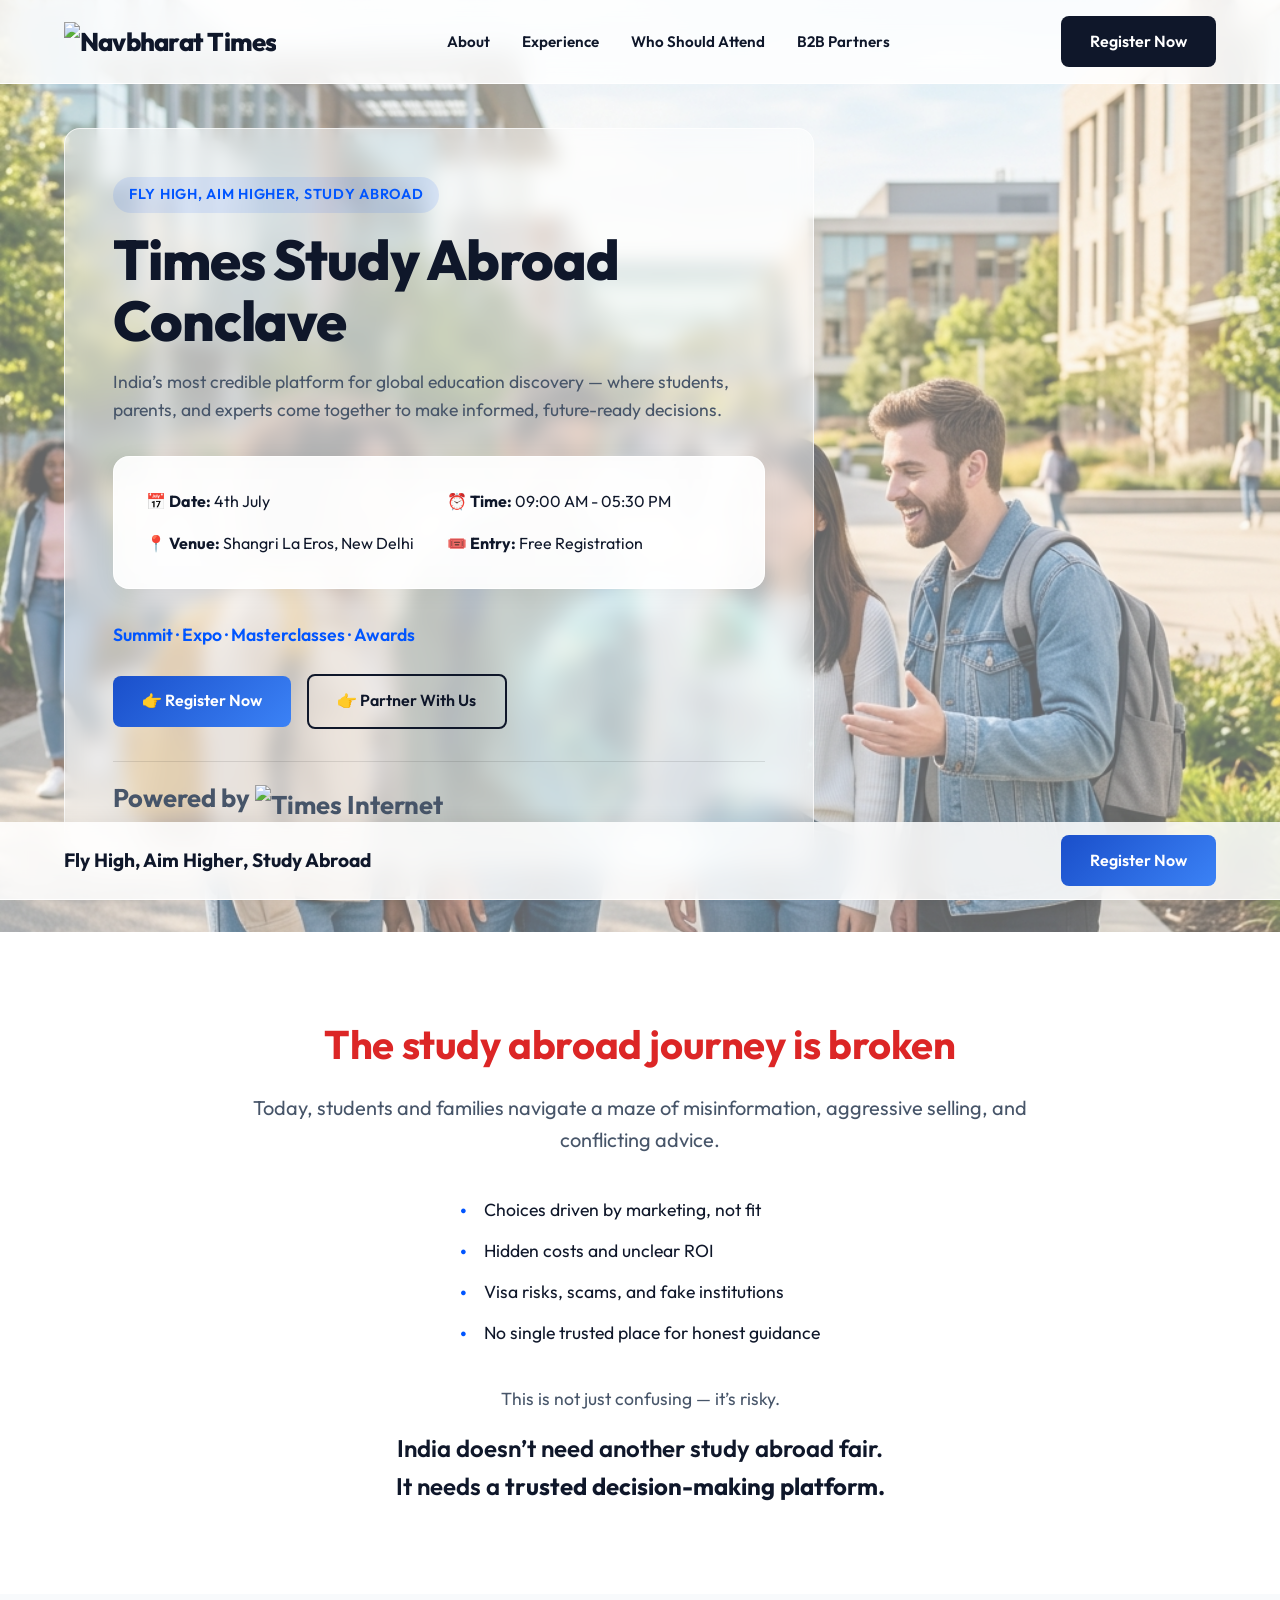
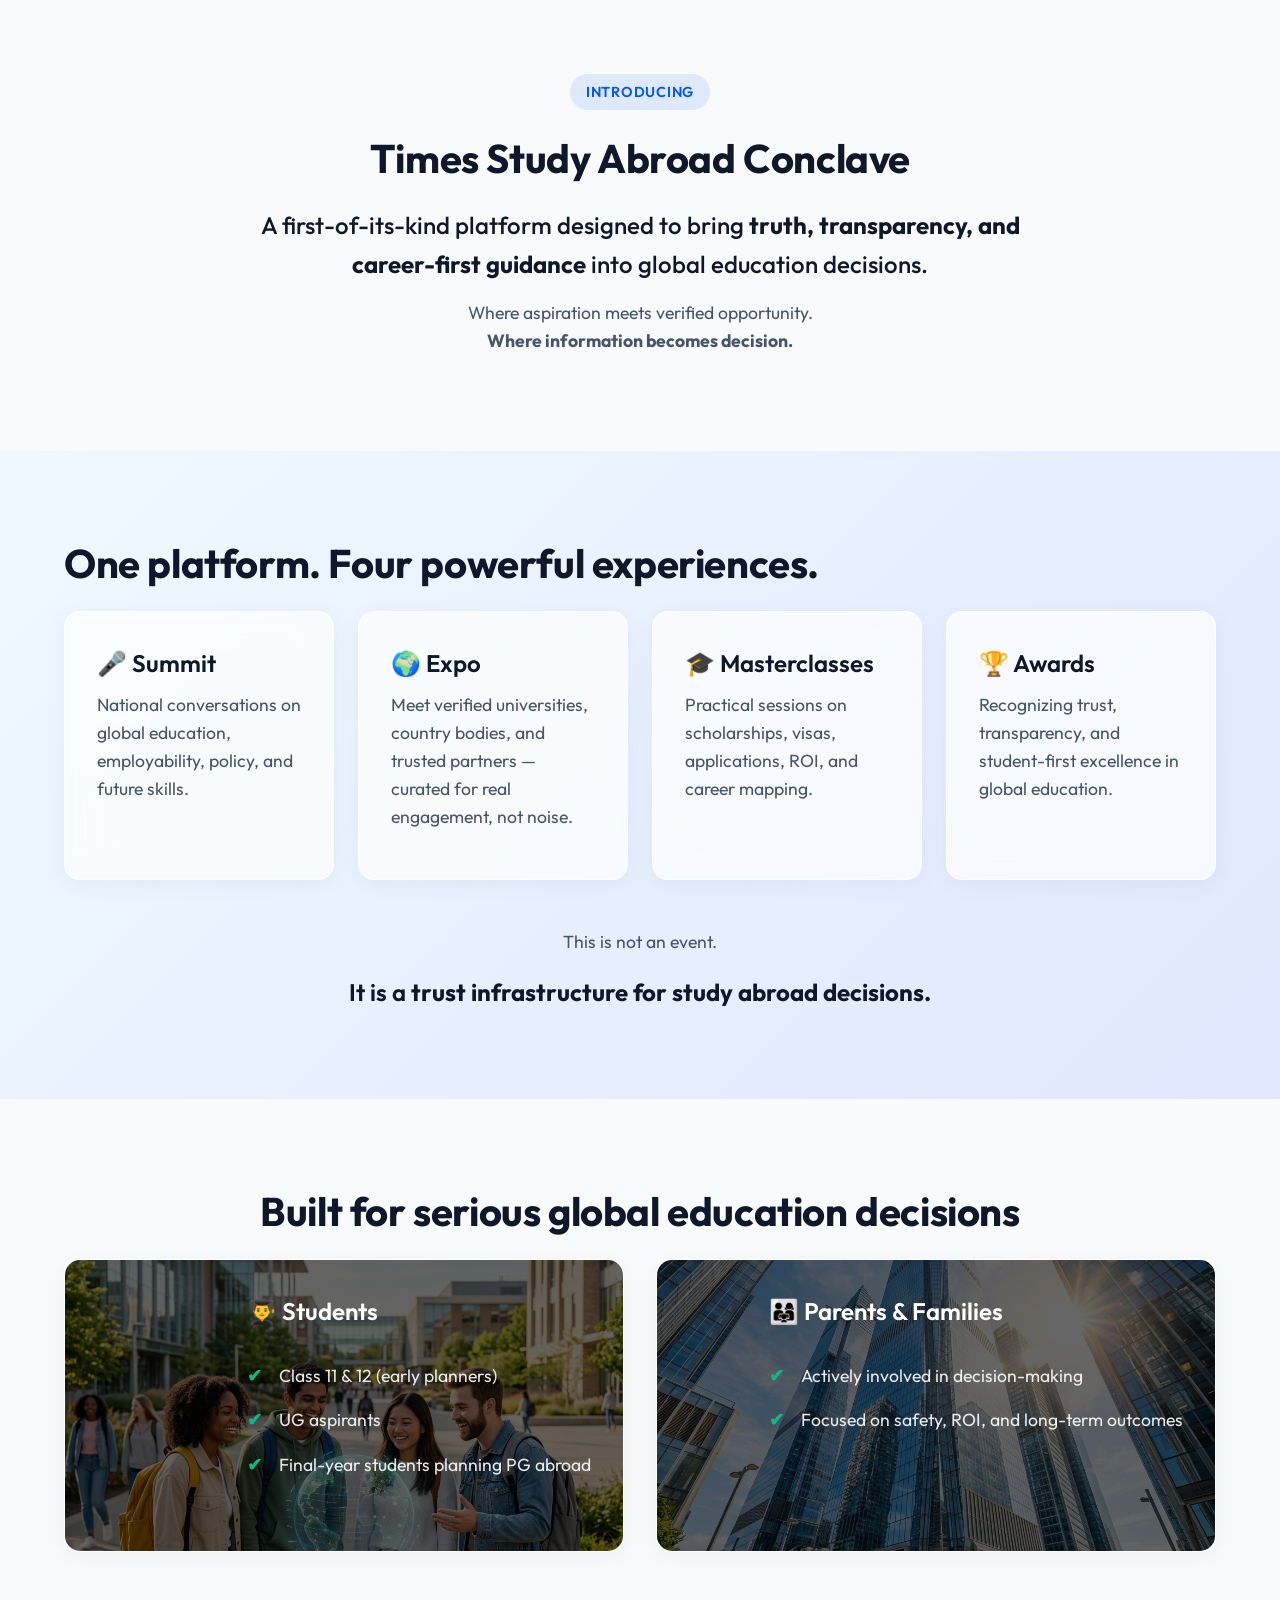
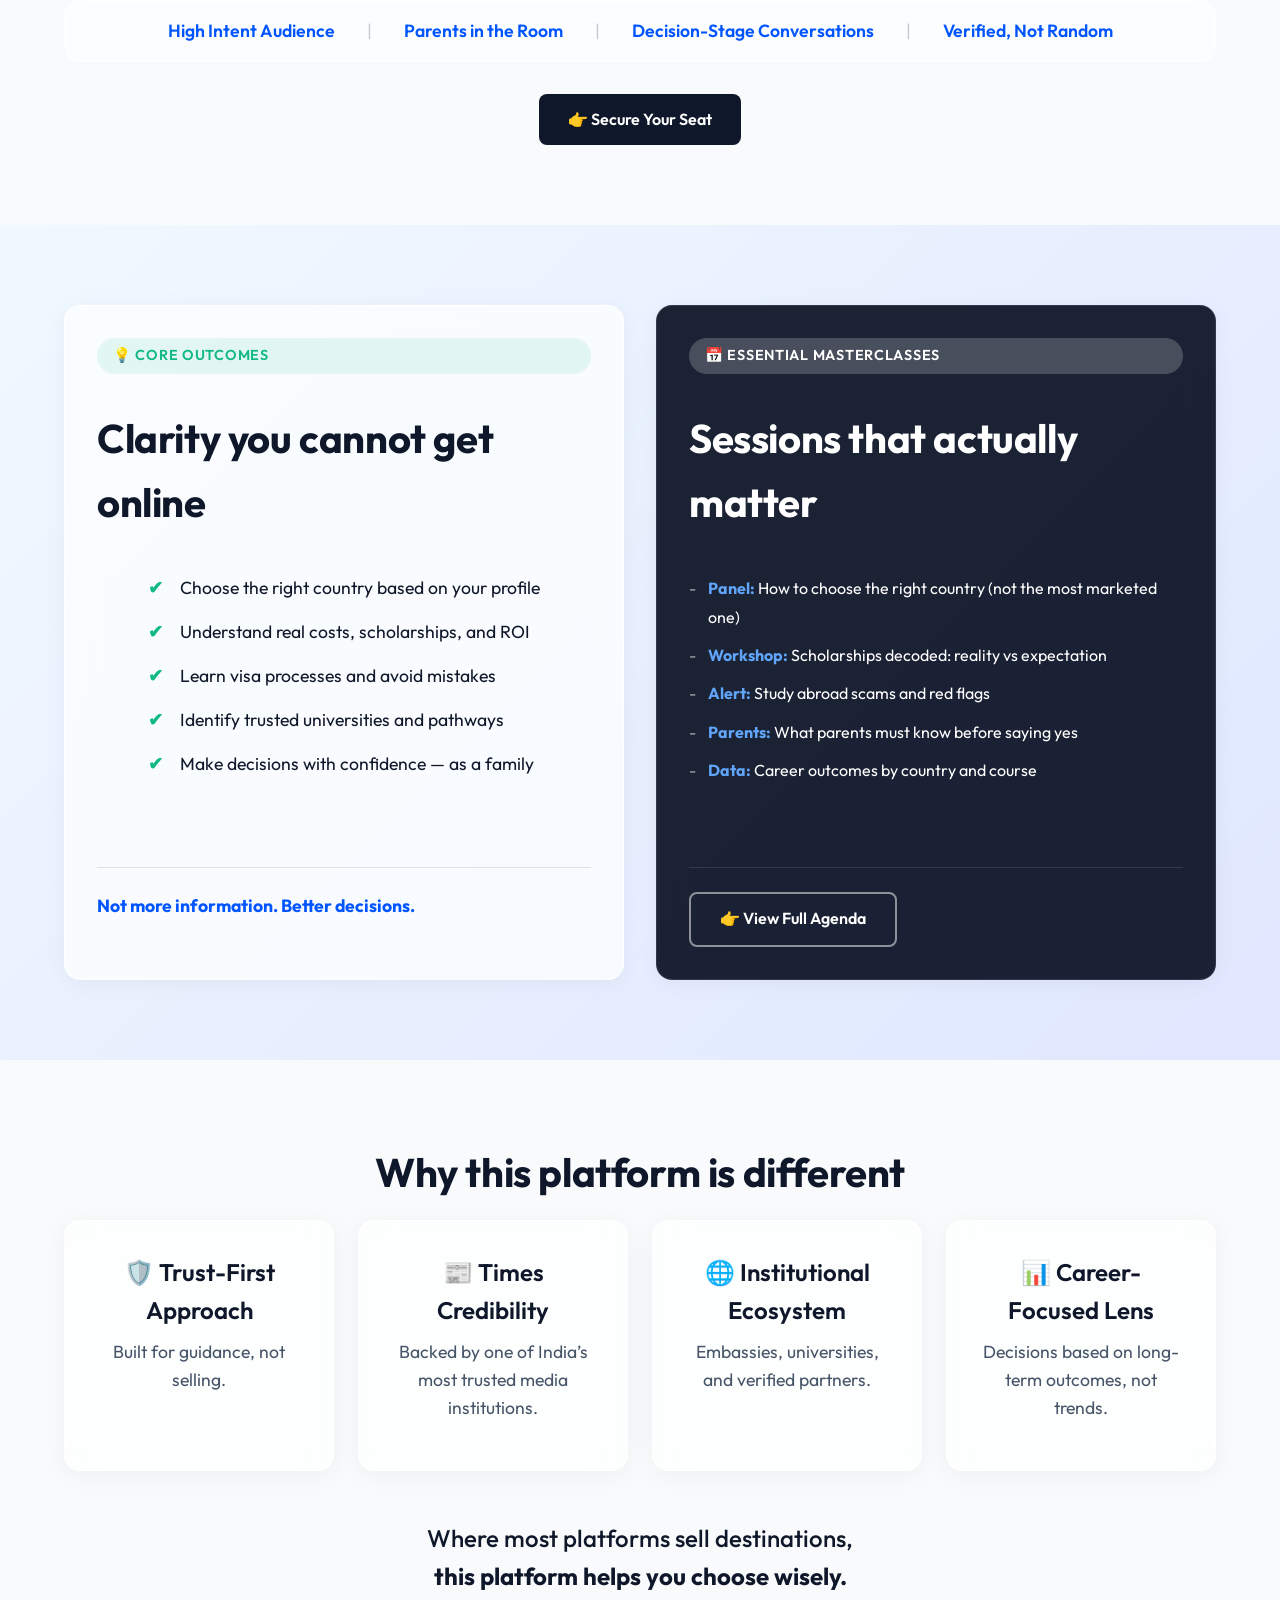
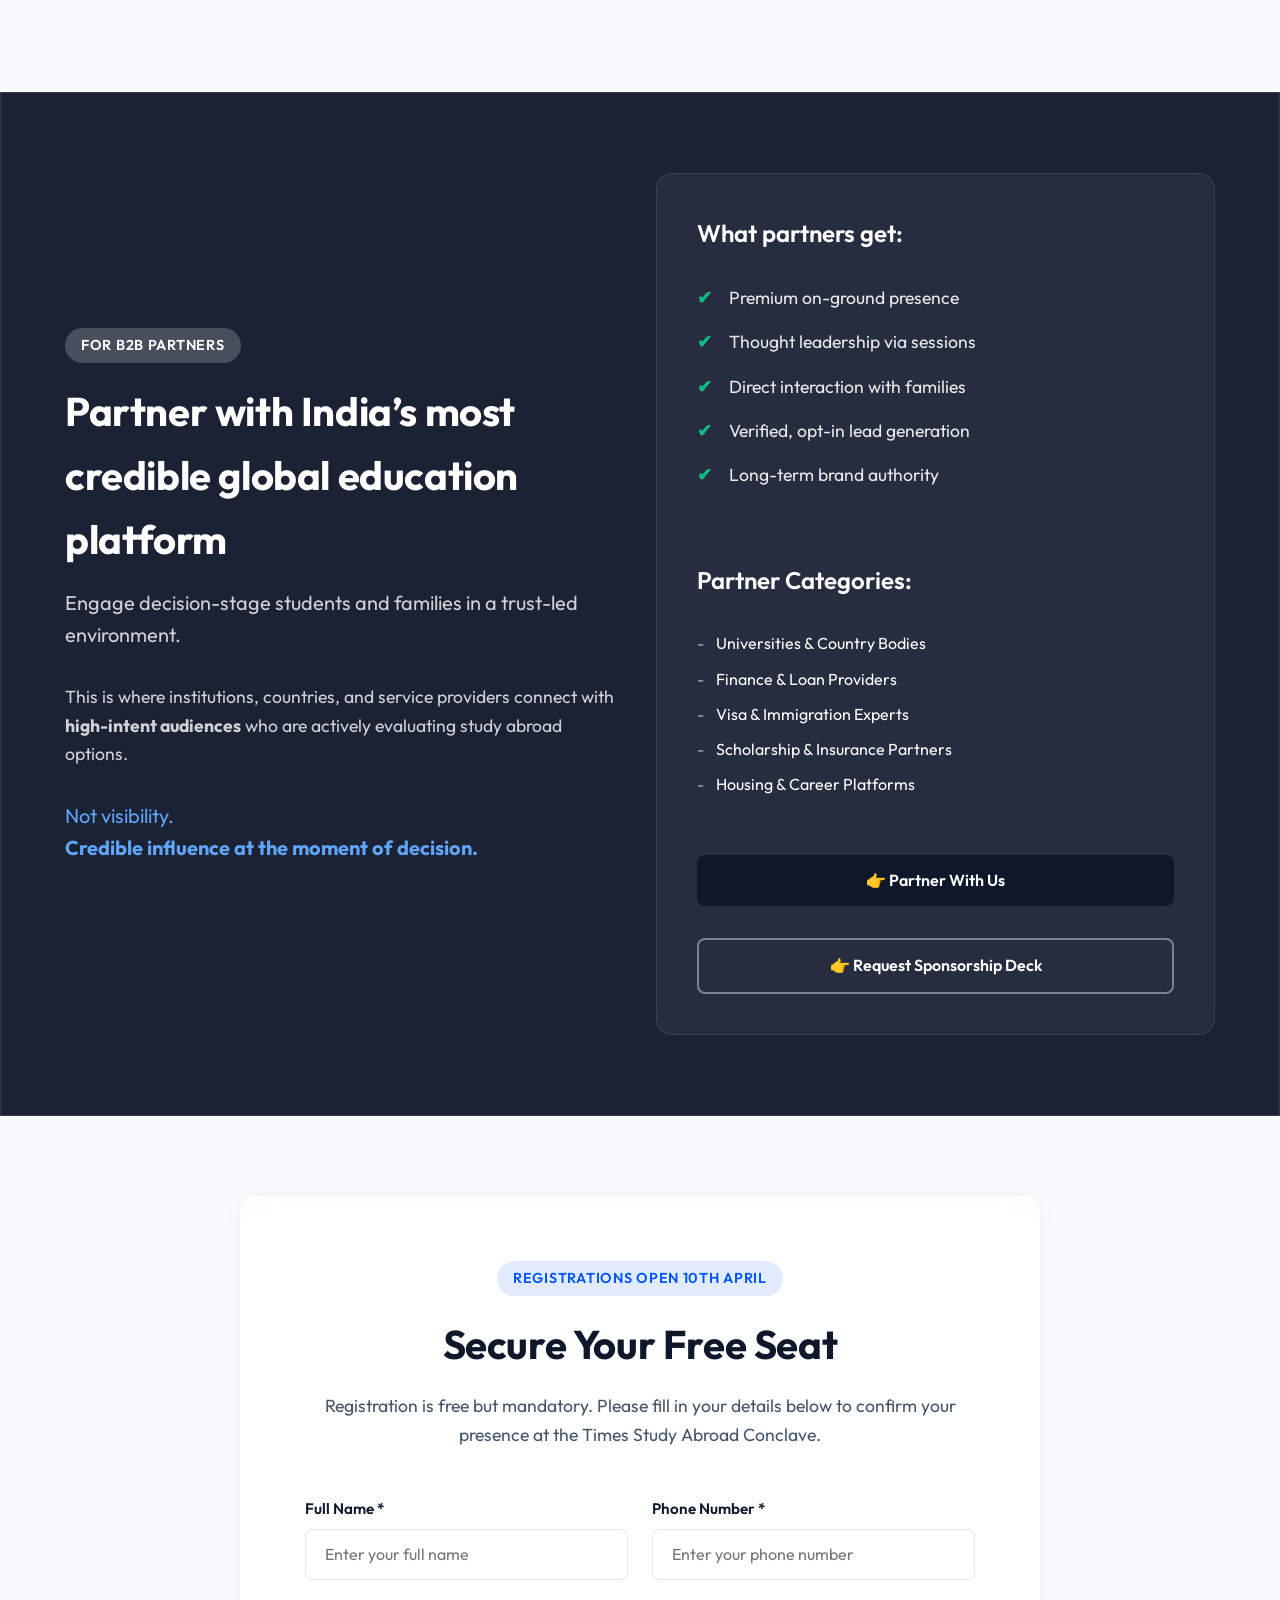
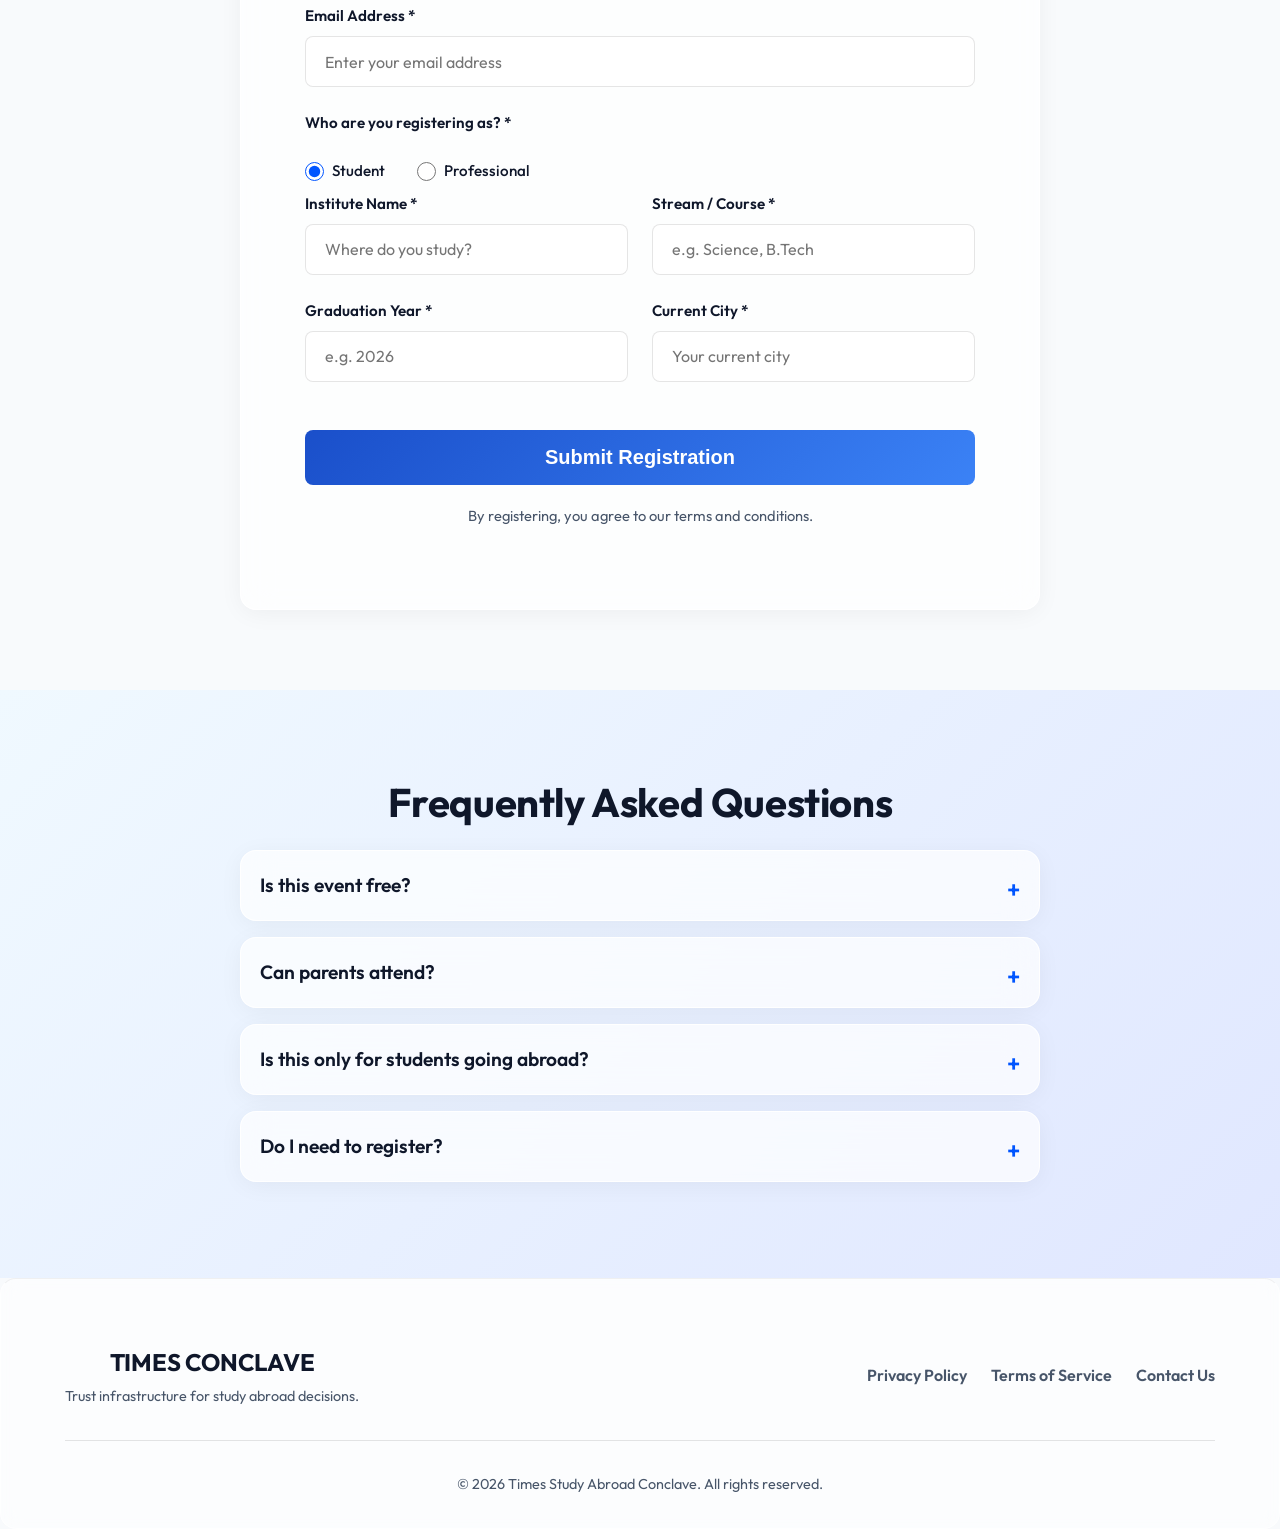
==== index.html @ 899f46f7 "update" ====
<!DOCTYPE html>
<html lang="en">

<head>
    <meta charset="UTF-8">
    <meta name="viewport" content="width=device-width, initial-scale=1.0">
    <title>Times Study Abroad Conclave - Choose the Right Future</title>
    <meta name="description"
        content="India’s most credible platform for global education discovery. Bring truth, transparency, and career-first guidance into global education decisions.">
    <link rel="stylesheet" href="styles.css">
    <link href="https://fonts.googleapis.com/css2?family=Outfit:wght@300;400;500;600;700;800&display=swap"
        rel="stylesheet">
</head>

<body>

    <!-- Navigation -->
    <nav class="navbar glass">
        <div class="logo"><img src="https://static.langimg.com/thumb/119164302/navbharat-times.jpg?width=366&amp;resizemode=4" alt="Navbharat Times" style="max-height: 45px; vertical-align: middle;"></div>
        <ul class="nav-links">
            <li><a href="#about">About</a></li>
            <li><a href="#experience">Experience</a></li>
            <li><a href="#attendees">Who Should Attend</a></li>
            <li><a href="#partners">B2B Partners</a></li>
        </ul>
        <a href="#register" class="btn btn-primary nav-cta">Register Now</a>
    </nav>

    <!-- Sticky Footer CTA -->
    <div class="sticky-footer-cta glass" style="position: fixed; bottom: 0; left: 0; width: 100%; z-index: 1000; padding: 0.8rem 5%; box-shadow: 0 -5px 15px rgba(0,0,0,0.05);">
        <div class="container" style="display: flex; flex-wrap: wrap; justify-content: space-between; align-items: center; gap: 1rem;">
            <div style="font-weight: 700; font-size: 1.2rem; color: var(--text-dark);">Fly High, Aim Higher, Study Abroad</div>
            <a href="#register" class="btn btn-gradient" style="white-space: nowrap;">Register Now</a>
        </div>
    </div>

    <!-- Exit Intent Popup -->
    <div id="exit-popup" class="popup-overlay">
        <div class="popup-content glass-card">
            <span class="close-popup">&times;</span>
            <h2>Still unsure?</h2>
            <p>Don't just choose a country. Choose the right future. Get absolute clarity at the conclave.</p>
            <a href="#register" class="btn btn-gradient full-width" id="btn-close-popup">Register for Free</a>
        </div>
    </div>

    <!-- 1. Hero Section -->
    <section id="hero" class="hero fade-in-up">
        <div class="hero-bg">
            <img src="assets/hero_students_globe.png" alt="Times Study Abroad Conclave">
        </div>
        <div class="hero-container">
            <div class="hero-content glass-panel editorial-theme">
                <span class="badge">Fly High, Aim Higher, Study Abroad</span>
                <h1>Times Study Abroad Conclave</h1>
                <p>India’s most credible platform for global education discovery — where students, parents, and experts
                    come together to make informed, future-ready decisions.</p>

                <div class="event-meta-banner glass-card mt-2 mb-2 p-2"
                    style="text-align: left; background: rgba(255,255,255,0.9);">
                    <div class="grid-two" style="gap: 1rem;">
                        <div><strong>📅 Date:</strong> 4th July</div>
                        <div><strong>⏰ Time:</strong> 09:00 AM - 05:30 PM</div>
                        <div><strong>📍 Venue:</strong> Shangri La Eros, New Delhi</div>
                        <div><strong>🎟️ Entry:</strong> Free Registration</div>
                    </div>
                </div>

                <div class="supporting-line">Summit · Expo · Masterclasses · Awards</div>
                <div class="cta-group">
                    <a href="#register" class="btn btn-gradient">👉 Register Now</a>
                    <a href="#experience" class="btn btn-outline">👉 Partner With Us</a>
                </div>
                <div class="trust-strip mt-2">
                    <p style="font-size: 1.6rem; margin: 0;"><strong>Powered by <img
                                src="https://timesinternet.in/assets/images/logo-blue-new.png" alt="Times Internet"
                                style="height: 1.2em; vertical-align: middle; display: inline-block;"></strong></p>
                </div>
            </div>
        </div>
    </section>

    <!-- 2. Problem Section (High Impact) -->
    <section class="section-padding problem-section fade-in-up bg-clean">
        <div class="container center-text max-800">
            <h2 class="impact-title text-red">The study abroad journey is broken</h2>
            <p class="lead-text">Today, students and families navigate a maze of misinformation, aggressive selling, and
                conflicting advice.</p>
            <ul class="clean-list">
                <li>Choices driven by marketing, not fit</li>
                <li>Hidden costs and unclear ROI</li>
                <li>Visa risks, scams, and fake institutions</li>
                <li>No single trusted place for honest guidance</li>
            </ul>
            <div class="punch-line-box glass-panel">
                <p>This is not just confusing — it’s risky.</p>
                <h3>India doesn’t need another study abroad fair.<br>It needs a <strong>trusted decision-making
                        platform.</strong></h3>
            </div>
        </div>
    </section>

    <!-- 3. Solution / Positioning -->
    <section id="about" class="section-padding solution-section fade-in-up">
        <div class="container center-text max-800">
            <span class="badge">Introducing</span>
            <h2>Times Study Abroad Conclave</h2>
            <p class="large-text">A first-of-its-kind platform designed to bring <strong>truth, transparency, and
                    career-first guidance</strong> into global education decisions.</p>
            <p class="reinforce-text">Where aspiration meets verified opportunity.<br><strong>Where information becomes
                    decision.</strong></p>
        </div>
    </section>

    <!-- 4. Platform Experience (4 Pillars) -->
    <section id="experience" class="section-padding bento-section fade-in-up bg-light-blue">
        <div class="container">
            <div class="section-header">
                <h2>One platform. Four powerful experiences.</h2>
            </div>

            <div class="bento-grid-four">
                <div class="bento-item glass-card editorial-card">
                    <h3>🎤 Summit</h3>
                    <p>National conversations on global education, employability, policy, and future skills.</p>
                </div>
                <div class="bento-item glass-card editorial-card">
                    <h3>🌍 Expo</h3>
                    <p>Meet verified universities, country bodies, and trusted partners — curated for real engagement,
                        not noise.</p>
                </div>
                <div class="bento-item glass-card editorial-card">
                    <h3>🎓 Masterclasses</h3>
                    <p>Practical sessions on scholarships, visas, applications, ROI, and career mapping.</p>
                </div>
                <div class="bento-item glass-card editorial-card">
                    <h3>🏆 Awards</h3>
                    <p>Recognizing trust, transparency, and student-first excellence in global education.</p>
                </div>
            </div>

            <div class="reinforcement-banner center-text mt-3">
                <p>This is not an event.</p>
                <h3>It is a <strong>trust infrastructure for study abroad decisions.</strong></h3>
            </div>
        </div>
    </section>

    <!-- 5. Who Should Attend -->
    <section id="attendees" class="section-padding fade-in-up">
        <div class="container">
            <div class="section-header center-text">
                <h2>Built for serious global education decisions</h2>
            </div>
            <div class="grid-two">
                <div class="glass-card p-3 image-card editorial-card">
                    <img src="assets/hero_students_globe.png" alt="Students" class="bg-img-overlay">
                    <div class="content-over">
                        <h3>👨‍🎓 Students</h3>
                        <ul class="check-list light-text">
                            <li>Class 11 & 12 (early planners)</li>
                            <li>UG aspirants</li>
                            <li>Final-year students planning PG abroad</li>
                        </ul>
                    </div>
                </div>
                <div class="glass-card p-3 image-card editorial-card">
                    <img src="assets/career_future.png" alt="Parents & Families" class="bg-img-overlay">
                    <div class="content-over">
                        <h3>👨‍👩‍👧 Parents & Families</h3>
                        <ul class="check-list light-text">
                            <li>Actively involved in decision-making</li>
                            <li>Focused on safety, ROI, and long-term outcomes</li>
                        </ul>
                    </div>
                </div>
            </div>

            <div class="differentiator-strip glass-panel mt-3 center-text">
                <ul class="inline-list">
                    <li>High Intent Audience</li>
                    <li>Parents in the Room</li>
                    <li>Decision-Stage Conversations</li>
                    <li>Verified, Not Random</li>
                </ul>
            </div>
            <div class="center-text mt-2">
                <a href="#register" class="btn btn-primary">👉 Secure Your Seat</a>
            </div>
        </div>
    </section>

    <!-- 6. What You Will Gain & 7. Masterclass Highlights -->
    <section class="section-padding fade-in-up bg-light-blue">
        <div class="container">
            <div class="grid-two">
                <!-- Gains - Kept clean and airy representing 'Clarity' -->
                <div class="glass-card p-3 editorial-card">
                    <span class="badge" style="background: rgba(16, 185, 129, 0.1); color: #10b981;">💡 Core
                        Outcomes</span>
                    <h2 class="mt-1">Clarity you cannot get online</h2>
                    <ul class="check-list mt-2">
                        <li>Choose the right country based on your profile</li>
                        <li>Understand real costs, scholarships, and ROI</li>
                        <li>Learn visa processes and avoid mistakes</li>
                        <li>Identify trusted universities and pathways</li>
                        <li>Make decisions with confidence — as a family</li>
                    </ul>
                    <div class="mt-3" style="border-top: 1px solid rgba(0,0,0,0.1); padding-top: 1.5rem;">
                        <p class="bold-text" style="color: var(--primary-color);">Not more information. Better
                            decisions.</p>
                    </div>
                </div>

                <!-- Highlights - Made dark and structured to represent an 'Agenda/Event' -->
                <div class="glass-card p-3 editorial-card dark-glass">
                    <span class="badge light-badge">📅 Essential Masterclasses</span>
                    <h2 class="mt-1" style="color: white;">Sessions that actually matter</h2>
                    <ul class="bullet-list light-text mt-2" style="font-size: 1.1rem; line-height: 1.8;">
                        <li><strong style="color: #60a5fa;">Panel:</strong> How to choose the right country (not the
                            most marketed one)</li>
                        <li><strong style="color: #60a5fa;">Workshop:</strong> Scholarships decoded: reality vs
                            expectation</li>
                        <li><strong style="color: #60a5fa;">Alert:</strong> Study abroad scams and red flags</li>
                        <li><strong style="color: #60a5fa;">Parents:</strong> What parents must know before saying yes
                        </li>
                        <li><strong style="color: #60a5fa;">Data:</strong> Career outcomes by country and course</li>
                    </ul>
                    <div class="mt-3" style="border-top: 1px solid rgba(255,255,255,0.1); padding-top: 1.5rem;">
                        <a href="#agenda" class="btn btn-outline"
                            style="border-color: rgba(255,255,255,0.5); color: white;">👉 View Full Agenda</a>
                    </div>
                </div>
            </div>
        </div>
    </section>

    <!-- 8. Trust & Authority Section -->
    <section class="section-padding fade-in-up">
        <div class="container">
            <div class="section-header center-text">
                <h2>Why this platform is different</h2>
            </div>
            <div class="bento-grid-four">
                <div class="glass-card p-2 center-text editorial-card">
                    <h3>🛡️ Trust-First Approach</h3>
                    <p>Built for guidance, not selling.</p>
                </div>
                <div class="glass-card p-2 center-text editorial-card">
                    <h3>📰 Times Credibility</h3>
                    <p>Backed by one of India’s most trusted media institutions.</p>
                </div>
                <div class="glass-card p-2 center-text editorial-card">
                    <h3>🌐 Institutional Ecosystem</h3>
                    <p>Embassies, universities, and verified partners.</p>
                </div>
                <div class="glass-card p-2 center-text editorial-card">
                    <h3>📊 Career-Focused Lens</h3>
                    <p>Decisions based on long-term outcomes, not trends.</p>
                </div>
            </div>
            <div class="reinforcement-banner center-text mt-3">
                <p class="large-text">Where most platforms sell destinations,<br><strong>this platform helps you choose
                        wisely.</strong></p>
            </div>
        </div>
    </section>

    <!-- 10. Partner Section (B2B) -->
    <section id="partners" class="section-padding b2b-section fade-in-up dark-glass">
        <div class="container">
            <div class="grid-two align-center">
                <div>
                    <span class="badge light-badge">For B2B Partners</span>
                    <h2>Partner with India’s most credible global education platform</h2>
                    <p class="lead-text mt-1">Engage decision-stage students and families in a trust-led environment.
                    </p>
                    <p class="mt-2">This is where institutions, countries, and service providers connect with
                        <strong>high-intent audiences</strong> who are actively evaluating study abroad options.
                    </p>
                    <p class="mt-2 text-gradient">Not visibility.<br><strong>Credible influence at the moment of
                            decision.</strong></p>
                </div>
                <div class="b2b-card glass-panel">
                    <h3>What partners get:</h3>
                    <ul class="check-list light-text mt-1">
                        <li>Premium on-ground presence</li>
                        <li>Thought leadership via sessions</li>
                        <li>Direct interaction with families</li>
                        <li>Verified, opt-in lead generation</li>
                        <li>Long-term brand authority</li>
                    </ul>
                    <h3 class="mt-2">Partner Categories:</h3>
                    <ul class="bullet-list light-text mt-1 mb-2">
                        <li>Universities & Country Bodies</li>
                        <li>Finance & Loan Providers</li>
                        <li>Visa & Immigration Experts</li>
                        <li>Scholarship & Insurance Partners</li>
                        <li>Housing & Career Platforms</li>
                    </ul>
                    <div class="cta-group">
                        <a href="#partner" class="btn btn-primary full-width mb-1">👉 Partner With Us</a>
                        <a href="#sponsor" class="btn btn-outline full-width text-white">👉 Request Sponsorship Deck</a>
                    </div>
                </div>
            </div>
        </div>
    </section>

    <!-- Registration Section -->
    <section id="register" class="section-padding urgency-section fade-in-up">
        <div class="container max-800 glass-card p-4">
            <div class="center-text">
                <span class="badge">Registrations Open 10th April</span>
                <h2>Secure Your Free Seat</h2>
                <p class="mb-3">Registration is free but mandatory. Please fill in your details below to confirm your
                    presence at the Times Study Abroad Conclave.</p>
            </div>

            <form id="registration-form" class="registration-form">
                <div class="form-grid">
                    <div class="form-group">
                        <label for="reg-name">Full Name *</label>
                        <input type="text" id="reg-name" required placeholder="Enter your full name"
                            class="form-control">
                    </div>
                    <div class="form-group">
                        <label for="reg-phone">Phone Number *</label>
                        <input type="tel" id="reg-phone" required placeholder="Enter your phone number"
                            class="form-control">
                    </div>
                    <div class="form-group" style="grid-column: 1 / -1;">
                        <label for="reg-email">Email Address *</label>
                        <input type="email" id="reg-email" required placeholder="Enter your email address"
                            class="form-control">
                    </div>
                    <div class="form-group" style="grid-column: 1 / -1;">
                        <label>Who are you registering as? *</label>
                        <div class="radio-group mt-1">
                            <label class="radio-label">
                                <input type="radio" name="profile_type" value="student" checked>
                                <span>Student</span>
                            </label>
                            <label class="radio-label">
                                <input type="radio" name="profile_type" value="professional">
                                <span>Professional</span>
                            </label>
                        </div>
                    </div>
                </div>

                <!-- Student Fields -->
                <div id="student-fields" class="form-grid profile-specific-fields active">
                    <div class="form-group">
                        <label for="student-institute">Institute Name *</label>
                        <input type="text" id="student-institute" placeholder="Where do you study?" class="form-control"
                            required>
                    </div>
                    <div class="form-group">
                        <label for="student-stream">Stream / Course *</label>
                        <input type="text" id="student-stream" placeholder="e.g. Science, B.Tech" class="form-control"
                            required>
                    </div>
                    <div class="form-group">
                        <label for="student-graduation">Graduation Year *</label>
                        <input type="text" id="student-graduation" placeholder="e.g. 2026" class="form-control"
                            required>
                    </div>
                    <div class="form-group">
                        <label for="student-city">Current City *</label>
                        <input type="text" id="student-city" placeholder="Your current city" class="form-control"
                            required>
                    </div>
                </div>

                <!-- Professional Fields -->
                <div id="professional-fields" class="form-grid profile-specific-fields">
                    <div class="form-group">
                        <label for="prof-org">Organisation Name *</label>
                        <input type="text" id="prof-org" placeholder="Where do you work?" class="form-control">
                    </div>
                    <div class="form-group">
                        <label for="prof-industry">Industry *</label>
                        <input type="text" id="prof-industry" placeholder="e.g. IT, Finance" class="form-control">
                    </div>
                    <div class="form-group">
                        <label for="prof-exp">Total Years of Experience *</label>
                        <input type="text" id="prof-exp" placeholder="e.g. 3 Years" class="form-control">
                    </div>
                    <div class="form-group">
                        <label for="prof-city">Current City *</label>
                        <input type="text" id="prof-city" placeholder="Your current city" class="form-control">
                    </div>
                </div>

                <div class="center-text mt-3">
                    <button type="submit" class="btn btn-gradient btn-large full-width"
                        style="font-size: 1.25rem;">Submit Registration</button>
                    <p class="mt-1"><small>By registering, you agree to our terms and conditions.</small></p>
                </div>
            </form>
        </div>
    </section>

    <!-- 12. FAQ -->
    <section class="section-padding fade-in-up bg-light-blue">
        <div class="container max-800">
            <div class="section-header center-text">
                <h2>Frequently Asked Questions</h2>
            </div>

            <div class="accordion">
                <details class="glass-card mb-1">
                    <summary>Is this event free?</summary>
                    <div class="faq-content">Yes, registration is free.</div>
                </details>
                <details class="glass-card mb-1">
                    <summary>Can parents attend?</summary>
                    <div class="faq-content">Yes, parents are strongly encouraged to attend. Family involvement is
                        crucial.</div>
                </details>
                <details class="glass-card mb-1">
                    <summary>Is this only for students going abroad?</summary>
                    <div class="faq-content">Yes, this platform is specifically focused on global education decisions.
                    </div>
                </details>
                <details class="glass-card mb-1">
                    <summary>Do I need to register?</summary>
                    <div class="faq-content">Yes, entry is limited to ensure a quality experience, and registration is
                        required.</div>
                </details>
            </div>
        </div>
    </section>

    <!-- Footer -->
    <footer class="footer glass-panel">
        <div class="footer-content container">
            <div class="footer-brand">
                <h2>TIMES <span>CONCLAVE</span></h2>
                <p>Trust infrastructure for study abroad decisions.</p>
            </div>
            <div class="footer-links">
                <a href="#">Privacy Policy</a>
                <a href="#">Terms of Service</a>
                <a href="#">Contact Us</a>
            </div>
        </div>
        <div class="copyright container">
            &copy; 2026 Times Study Abroad Conclave. All rights reserved.
        </div>
    </footer>

    <script src="script.js"></script>
</body>

</html>
---- styles.css ----
/* =========================================
   CSS Variables & Global Styles
   ========================================= */
:root {
    /* Color Palette - Premium, Editorial, Serious but Modern */
    --primary-color: #0055ff; /* Strong trust blue */
    --primary-hover: #0044cc;
    --gradient-start: #1a4fca;
    --gradient-end: #3b82f6;
    --text-dark: #0f172a;
    --text-light: #475569;
    --bg-color: #f8fafc;
    --white: #ffffff;
    --red-impact: #dc2626; /* For problem sections */
    
    /* Glassmorphic variables */
    --glass-bg: rgba(255, 255, 255, 0.7);
    --glass-border: rgba(255, 255, 255, 0.9);
    --glass-shadow: 0 4px 24px -1px rgba(0, 0, 0, 0.05);
    
    /* Typography */
    --font-family: 'Outfit', sans-serif;
}

* {
    margin: 0;
    padding: 0;
    box-sizing: border-box;
}

html {
    scroll-behavior: smooth;
}

body {
    font-family: var(--font-family);
    color: var(--text-dark);
    background: var(--bg-color);
    background-size: cover;
    background-attachment: fixed;
    line-height: 1.6;
    overflow-x: hidden;
}

.bg-clean { background: #ffffff; }
.bg-light-blue { background: linear-gradient(135deg, #f0f9ff 0%, #e0e7ff 100%); }

.container {
    max-width: 1200px;
    margin: 0 auto;
}
.max-800 { max-width: 800px; }
.center-text { text-align: center; }
.mt-1 { margin-top: 1rem; }
.mt-2 { margin-top: 2rem; }
.mt-3 { margin-top: 3rem; }
.mb-1 { margin-bottom: 1rem; }
.mb-2 { margin-bottom: 2rem; }
.mb-3 { margin-bottom: 3rem; }
.p-2 { padding: 2rem; }
.p-3 { padding: 3rem; }
.p-4 { padding: 4rem; }

.section-padding { padding: 5rem 5%; }

/* =========================================
   Glassmorphism Utilities
   ========================================= */
.glass {
    background: rgba(255, 255, 255, 0.85);
    backdrop-filter: blur(12px);
    -webkit-backdrop-filter: blur(12px);
    border-bottom: 1px solid var(--glass-border);
}

.glass-card {
    background: var(--glass-bg);
    backdrop-filter: blur(16px);
    -webkit-backdrop-filter: blur(16px);
    border: 1px solid var(--glass-border);
    border-radius: 16px; /* slightly sharper for editorial feel */
    box-shadow: var(--glass-shadow);
}

.glass-panel {
    background: rgba(255, 255, 255, 0.5);
    backdrop-filter: blur(10px);
    border-radius: 16px;
    border: 1px solid rgba(255, 255, 255, 0.7);
}

.dark-glass {
    background: rgba(15, 23, 42, 0.95);
    color: var(--white);
    border: 1px solid rgba(255, 255, 255, 0.1);
}

.editorial-card {
    transition: all 0.3s ease;
    padding: 2rem;
    height: 100%;
    display: flex;
    flex-direction: column;
}
.editorial-card:hover { 
    transform: translateY(-5px); 
    box-shadow: 0 12px 30px -5px rgba(0, 0, 0, 0.1);
}

/* =========================================
   Typography & Buttons
   ========================================= */
h1 { font-size: 3.5rem; font-weight: 800; line-height: 1.1; margin-bottom: 1rem; color: var(--text-dark); letter-spacing: -0.02em; }
h2 { font-size: 2.5rem; font-weight: 700; margin-bottom: 1rem; color: var(--text-dark); letter-spacing: -0.01em; }
h3 { font-size: 1.5rem; font-weight: 600; margin-bottom: 0.5rem; }
p { margin-bottom: 1rem; color: var(--text-light); font-size: 1.1rem; }
.lead-text { font-size: 1.25rem; font-weight: 400; color: var(--text-light); }
.large-text { font-size: 1.5rem; color: var(--text-dark); font-weight: 500; }
.bold-text { font-weight: 700; color: var(--text-dark); }
.text-red { color: var(--red-impact); }

.badge {
    display: inline-block;
    padding: 0.4rem 1rem;
    background: rgba(0, 85, 255, 0.1);
    color: var(--primary-color);
    border-radius: 50px;
    font-weight: 600;
    font-size: 0.9rem;
    margin-bottom: 1rem;
    text-transform: uppercase;
    letter-spacing: 0.05em;
}

.light-badge { background: rgba(255, 255, 255, 0.2); color: var(--white); }

.btn {
    display: inline-block;
    padding: 0.8rem 1.8rem;
    border-radius: 8px; /* Sharper for serious tone */
    font-weight: 600;
    text-decoration: none;
    transition: all 0.3s ease;
    cursor: pointer;
    border: none;
    text-align: center;
}

.btn-primary { background: var(--text-dark); color: var(--white); }
.btn-primary:hover { background: #000; box-shadow: 0 4px 15px rgba(0,0,0,0.2); }

.btn-gradient { background: linear-gradient(135deg, var(--gradient-start), var(--gradient-end)); color: var(--white); }
.btn-gradient:hover { transform: translateY(-2px); box-shadow: 0 6px 20px rgba(59, 130, 246, 0.4); }

.btn-outline { border: 2px solid var(--text-dark); color: var(--text-dark); background: transparent; }
.btn-outline:hover { background: var(--text-dark); color: var(--white); }
.dark-glass .btn-outline { border-color: rgba(255,255,255,0.4); color: var(--white); }
.dark-glass .btn-outline:hover { background: var(--white); color: var(--text-dark); }

.btn-large { padding: 1rem 2.5rem; font-size: 1.2rem; }
.full-width { width: 100%; display: block; }

.cta-group { display: flex; gap: 1rem; align-items: center; margin-top: 1.5rem; flex-wrap: wrap; }

/* =========================================
   Navigation
   ========================================= */
.navbar {
    position: fixed;
    top: 0; left: 0; right: 0;
    display: flex;
    justify-content: space-between;
    align-items: center;
    padding: 1rem 5%;
    z-index: 1000;
}

.logo { font-size: 1.6rem; font-weight: 800; color: var(--text-dark); letter-spacing: -0.03em;}
.logo span { color: var(--primary-color); }

.nav-links { display: flex; gap: 2rem; list-style: none; }
.nav-links a { text-decoration: none; color: var(--text-dark); font-weight: 600; font-size: 0.95rem; transition: color 0.3s; }
.nav-links a:hover { color: var(--primary-color); }

/* =========================================
   Hero Section
   ========================================= */
.hero {
    position: relative;
    min-height: 95vh;
    padding: 8rem 5% 4rem;
    display: flex;
    align-items: center;
    overflow: hidden;
}

.hero-bg { position: absolute; top: 0; left: 0; width: 100%; height: 100%; z-index: -1; }
.hero-bg img { width: 100%; height: 100%; object-fit: cover; opacity: 0.6; }

.hero-container {
    width: 100%; max-width: 1200px; margin: 0 auto;
}

.editorial-theme {
    max-width: 750px;
    padding: 3rem;
    animation: slideUp 1s ease 0.2s both;
    text-align: left;
}

.supporting-line {
    font-size: 1.1rem;
    font-weight: 600;
    margin: 1.5rem 0;
    color: var(--primary-color);
}

.trust-strip {
    border-top: 1px solid rgba(0,0,0,0.1);
    padding-top: 1rem;
    color: var(--text-light);
}

/* =========================================
   Lists & Layouts
   ========================================= */
.clean-list, .check-list, .bullet-list { list-style: none; text-align: left; margin: 1.5rem auto; display: inline-block;}
.clean-list li { margin-bottom: 0.8rem; font-size: 1.1rem; position: relative; padding-left: 1.5rem; }
.clean-list li::before { content: "•"; position: absolute; left: 0; color: var(--primary-color); font-weight: bold; font-size: 1.2rem;}

.check-list li { margin-bottom: 1rem; font-size: 1.1rem; position: relative; padding-left: 2rem; }
.check-list li::before { content: "✔"; position: absolute; left: 0; color: #10b981; font-weight: bold; }
.check-list.light-text li { color: rgba(255,255,255,0.9); }

.bullet-list li { margin-bottom: 0.6rem; font-size: 1rem; position: relative; padding-left: 1.2rem;}
.bullet-list li::before { content: "-"; position: absolute; left: 0; color: rgba(255,255,255,0.6); }

.inline-list { list-style: none; display: flex; justify-content: center; gap: 2rem; flex-wrap: wrap; padding: 1rem; margin: 0;}
.inline-list li { font-weight: 600; font-size: 1.1rem; color: var(--primary-color); }
.inline-list li:not(:last-child)::after { content: "|"; color: rgba(0,0,0,0.2); margin-left: 2rem; font-weight: normal;}

.grid-two { display: grid; grid-template-columns: 1fr 1fr; gap: 2rem; }
.bento-grid-four { display: grid; grid-template-columns: repeat(4, 1fr); gap: 1.5rem; }
.align-center { align-items: center; }

/* Image overlay cards */
.image-card { position: relative; overflow: hidden; min-height: 250px; display: flex; align-items: flex-end; }
.bg-img-overlay { position: absolute; inset: 0; width: 100%; height: 100%; object-fit: cover; z-index: 1; filter: brightness(0.4); }
.content-over { position: relative; z-index: 2; color: white; }
.content-over h3 { color: white; }

/* =========================================
   B2B Section
   ========================================= */
.b2b-section p { color: rgba(255,255,255,0.8); }
.b2b-section h2 { color: white; }
.text-gradient { color: #60a5fa !important; font-size: 1.25rem;}
.b2b-card { background: rgba(255,255,255,0.05); border: 1px solid rgba(255,255,255,0.1); padding: 2.5rem; }

/* =========================================
   FAQ Accordion
   ========================================= */
.accordion details { cursor: pointer; padding: 1.2rem; }
.accordion summary { font-weight: 600; font-size: 1.2rem; outline: none; list-style: none; position: relative; padding-right: 20px;}
.accordion summary::-webkit-details-marker { display: none; }
.accordion summary::after { content: '+'; position: absolute; right: 0; top: 0; font-size: 1.5rem; color: var(--primary-color); transition: transform 0.3s; }
.accordion details[open] summary::after { content: '-'; }
.faq-content { padding-top: 1rem; color: var(--text-light); }

.divider { height: 1px; background: rgba(0,0,0,0.1); width: 100%; }

/* =========================================
   Sticky Elements & Popup
   ========================================= */
.floating-cta {
    position: fixed;
    bottom: 20px;
    left: 50%;
    transform: translateX(-50%);
    width: 90%;
    max-width: 400px;
    z-index: 999;
    display: none; /* hidden on desktop */
}

.popup-overlay {
    position: fixed;
    top: 0; left: 0; width: 100%; height: 100%;
    background: rgba(0,0,0,0.6);
    backdrop-filter: blur(5px);
    z-index: 9999;
    display: flex;
    justify-content: center;
    align-items: center;
    opacity: 0;
    pointer-events: none;
    transition: opacity 0.3s ease;
}

.popup-overlay.active { opacity: 1; pointer-events: all; }

.popup-content {
    padding: 3rem;
    max-width: 500px;
    width: 90%;
    text-align: center;
    position: relative;
    background: rgba(255,255,255,0.95);
}

.close-popup {
    position: absolute;
    top: 15px; right: 20px;
    font-size: 2rem;
    cursor: pointer;
    color: var(--text-light);
}

/* =========================================
   Footer
   ========================================= */
.footer { padding: 4rem 5% 2rem; text-align: center; border-top: 1px solid rgba(0,0,0,0.05); }
.footer-content { display: flex; justify-content: space-between; align-items: center; margin-bottom: 2rem; flex-wrap: wrap; gap: 2rem; }
.footer-brand h2 { font-size: 1.5rem; margin-bottom: 0.2rem;}
.footer-brand p { font-size: 0.9rem; margin:0;}
.footer-links { display: flex; gap: 1.5rem; }
.footer-links a { color: var(--text-light); text-decoration: none; font-weight: 600; }
.copyright { color: var(--text-light); font-size: 0.9rem; border-top: 1px solid rgba(0,0,0,0.1); padding-top: 2rem; }

/* =========================================
   Registration Form Styles
   ========================================= */
.form-grid {
    display: grid;
    grid-template-columns: 1fr 1fr;
    gap: 1.5rem;
    margin-top: 1.5rem;
}

.form-group {
    display: flex;
    flex-direction: column;
    text-align: left;
}

.form-group label {
    font-weight: 600;
    margin-bottom: 0.5rem;
    color: var(--text-dark);
    font-size: 0.95rem;
}

.form-control {
    padding: 0.9rem 1.2rem;
    border-radius: 8px;
    border: 1px solid rgba(0, 0, 0, 0.1);
    background: rgba(255, 255, 255, 0.9);
    font-family: var(--font-family);
    font-size: 1rem;
    transition: all 0.3s ease;
    color: var(--text-dark);
}

.form-control:focus {
    outline: none;
    border-color: var(--primary-color);
    box-shadow: 0 0 0 3px rgba(0, 85, 255, 0.1);
}

.radio-group {
    display: flex;
    gap: 2rem;
}

.radio-label {
    display: flex;
    align-items: center;
    gap: 0.5rem;
    cursor: pointer;
    font-weight: 500 !important;
}

.radio-label input[type="radio"] {
    width: 1.2rem;
    height: 1.2rem;
    accent-color: var(--primary-color);
}

.profile-specific-fields {
    display: none;
    margin-top: 0;
}

.profile-specific-fields.active {
    display: grid;
}

/* =========================================
   Animations & Responsiveness
   ========================================= */
@keyframes slideUp {
    from { opacity: 0; transform: translateY(40px); }
    to { opacity: 1; transform: translateY(0); }
}

.fade-in-up { opacity: 0; transform: translateY(30px); transition: opacity 0.8s ease-out, transform 0.8s ease-out; }
.fade-in-up.visible { opacity: 1; transform: translateY(0); }

@media (max-width: 1024px) {
    .bento-grid-four { grid-template-columns: repeat(2, 1fr); }
    .inline-list li:not(:last-child)::after { display: none; }
    .inline-list { gap: 1rem; flex-direction: column; }
}

@media (max-width: 768px) {
    .grid-two { grid-template-columns: 1fr; }
    .bento-grid-four { grid-template-columns: 1fr; }
    .form-grid { grid-template-columns: 1fr; }
    h1 { font-size: 2.5rem; }
    .nav-links, .nav-cta { display: none; }
    .footer-content { flex-direction: column; text-align: center; }
    .cta-group { flex-direction: column; }
    .floating-cta { display: block; } /* Show sticky CTA on mobile */
    .section-padding { padding: 3rem 5%; }
}
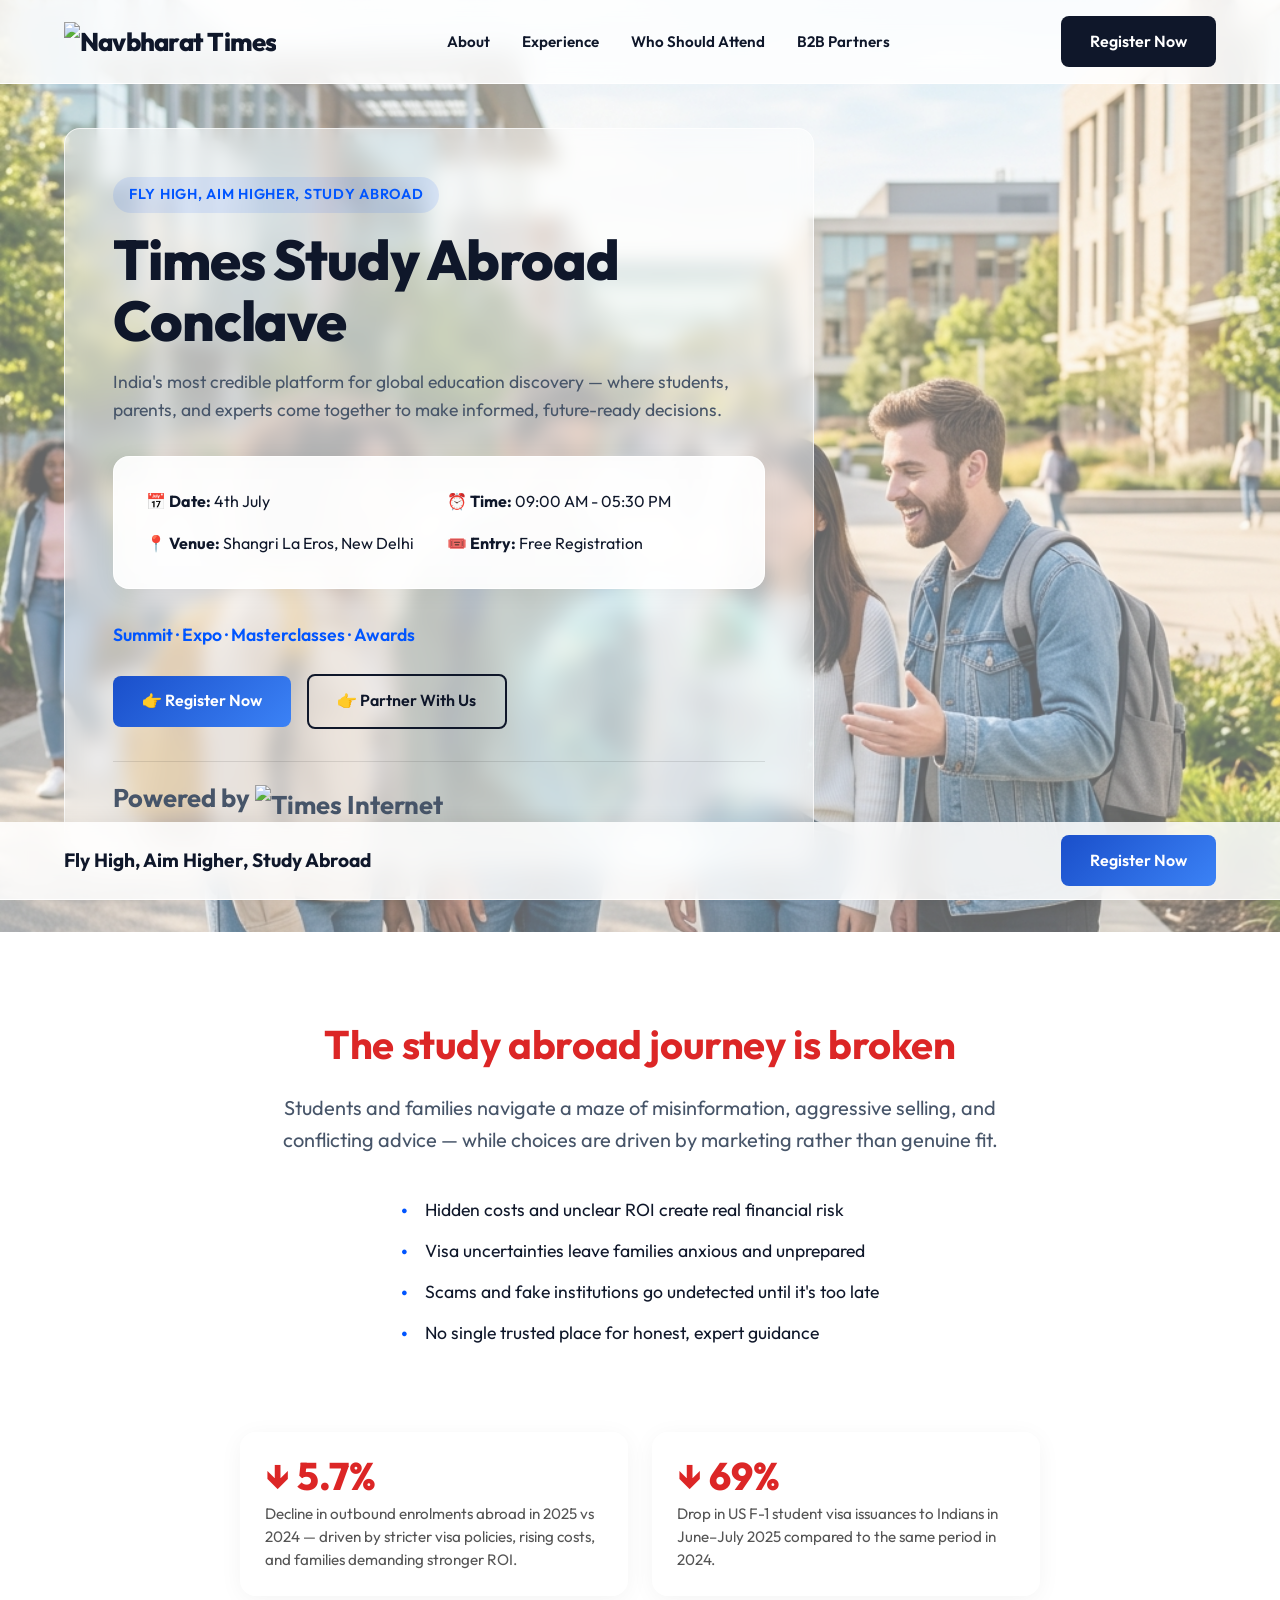
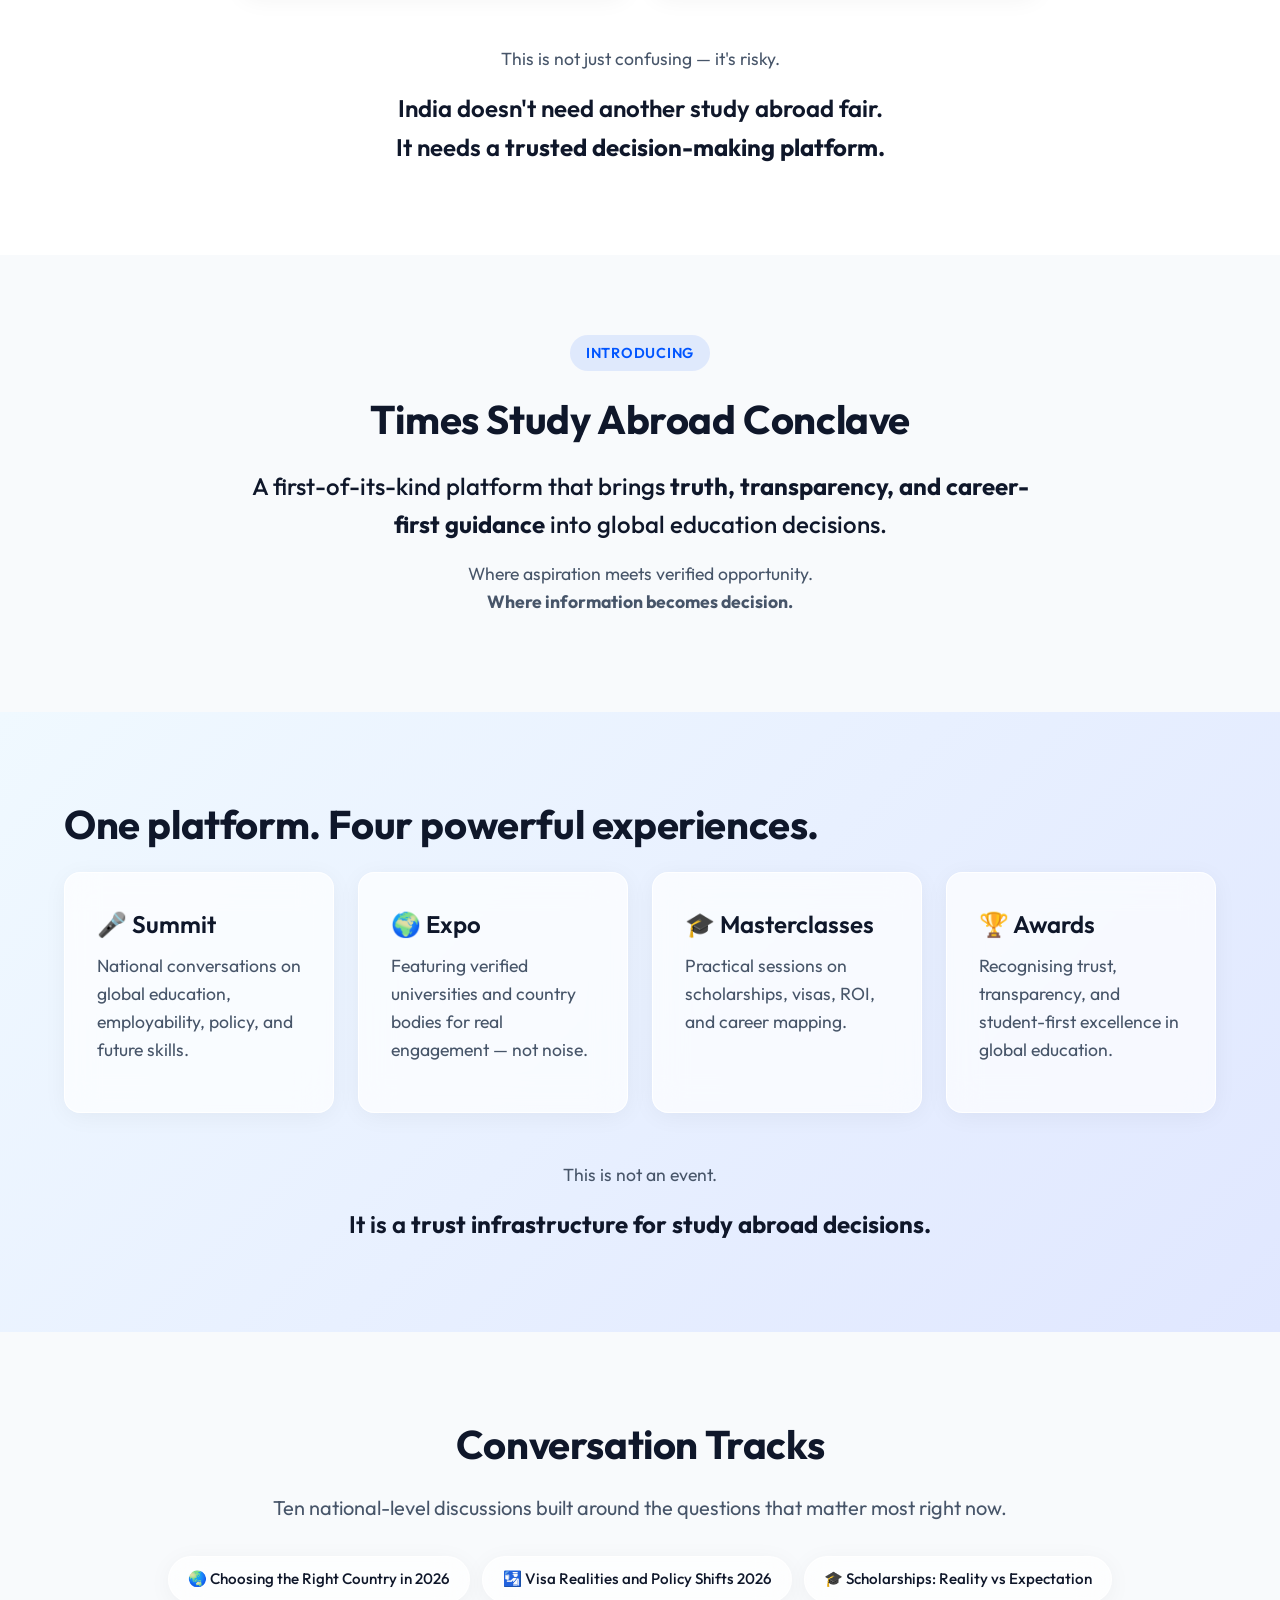
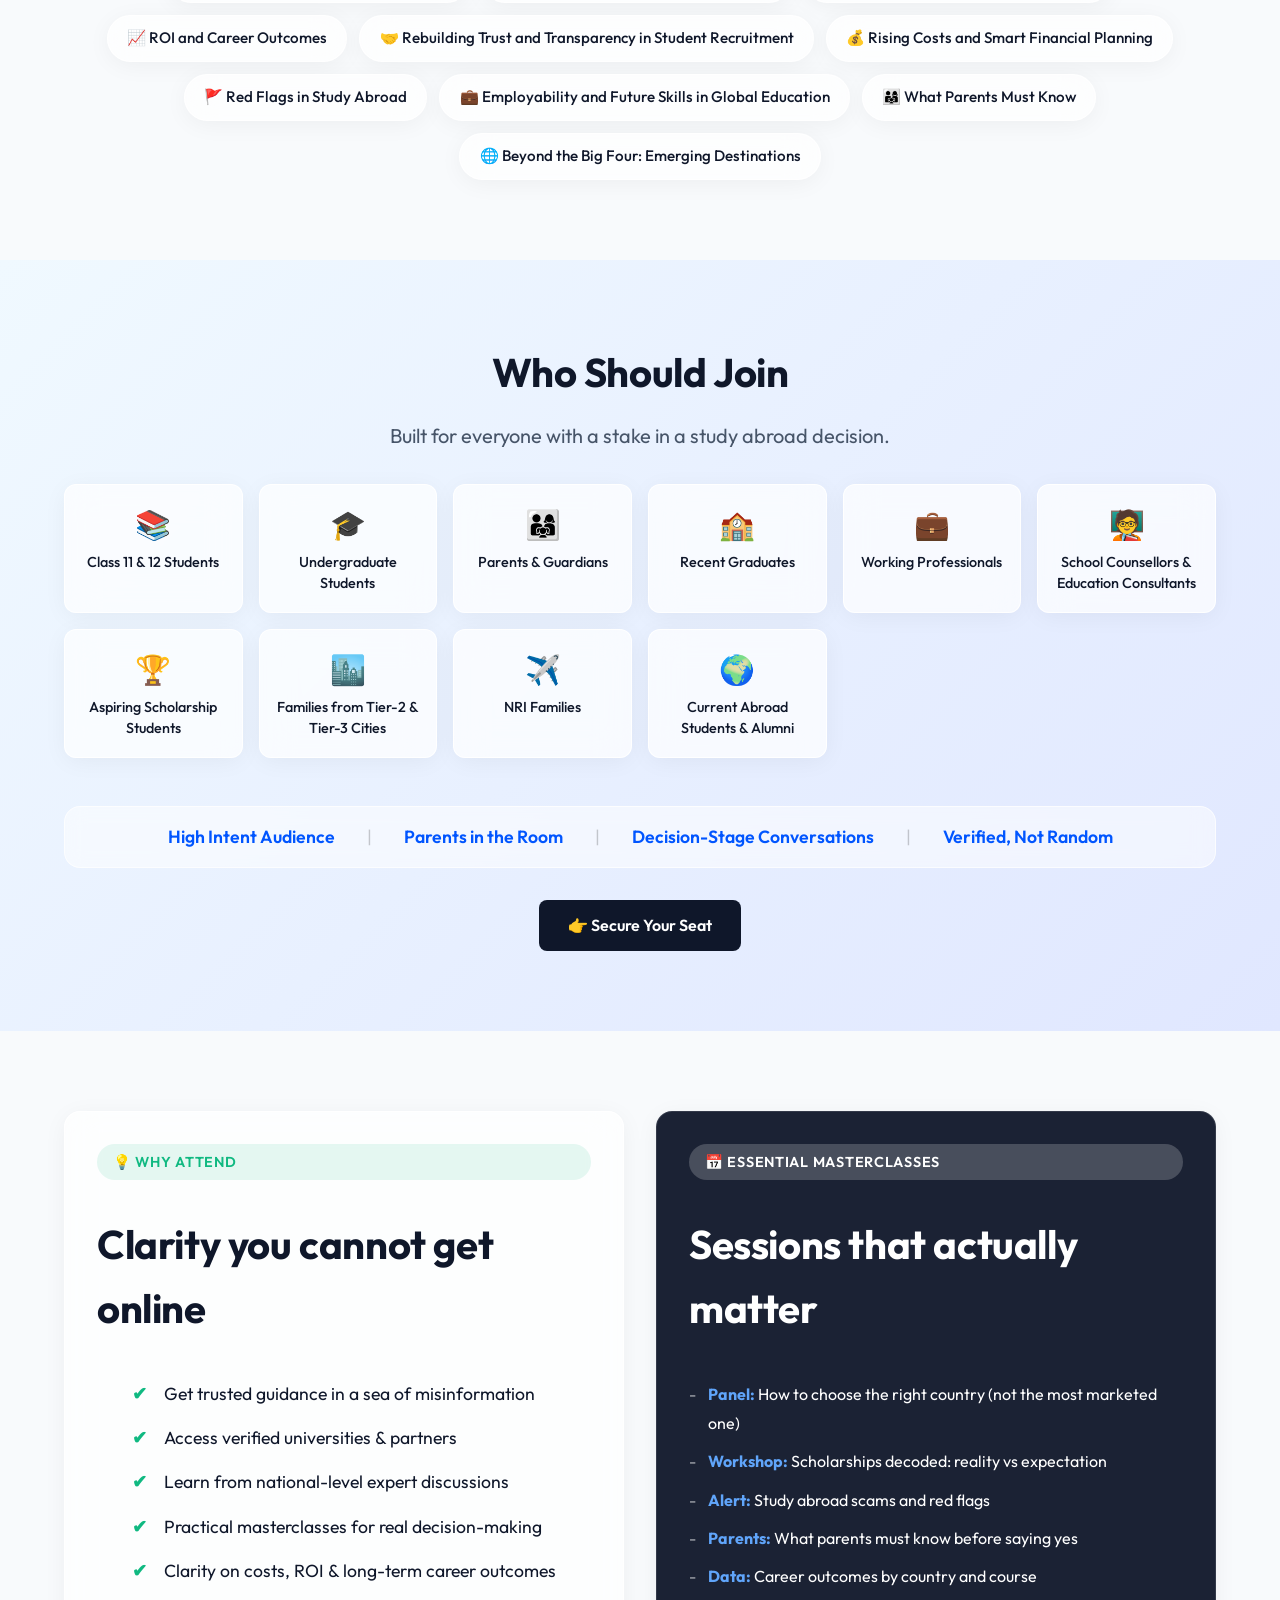
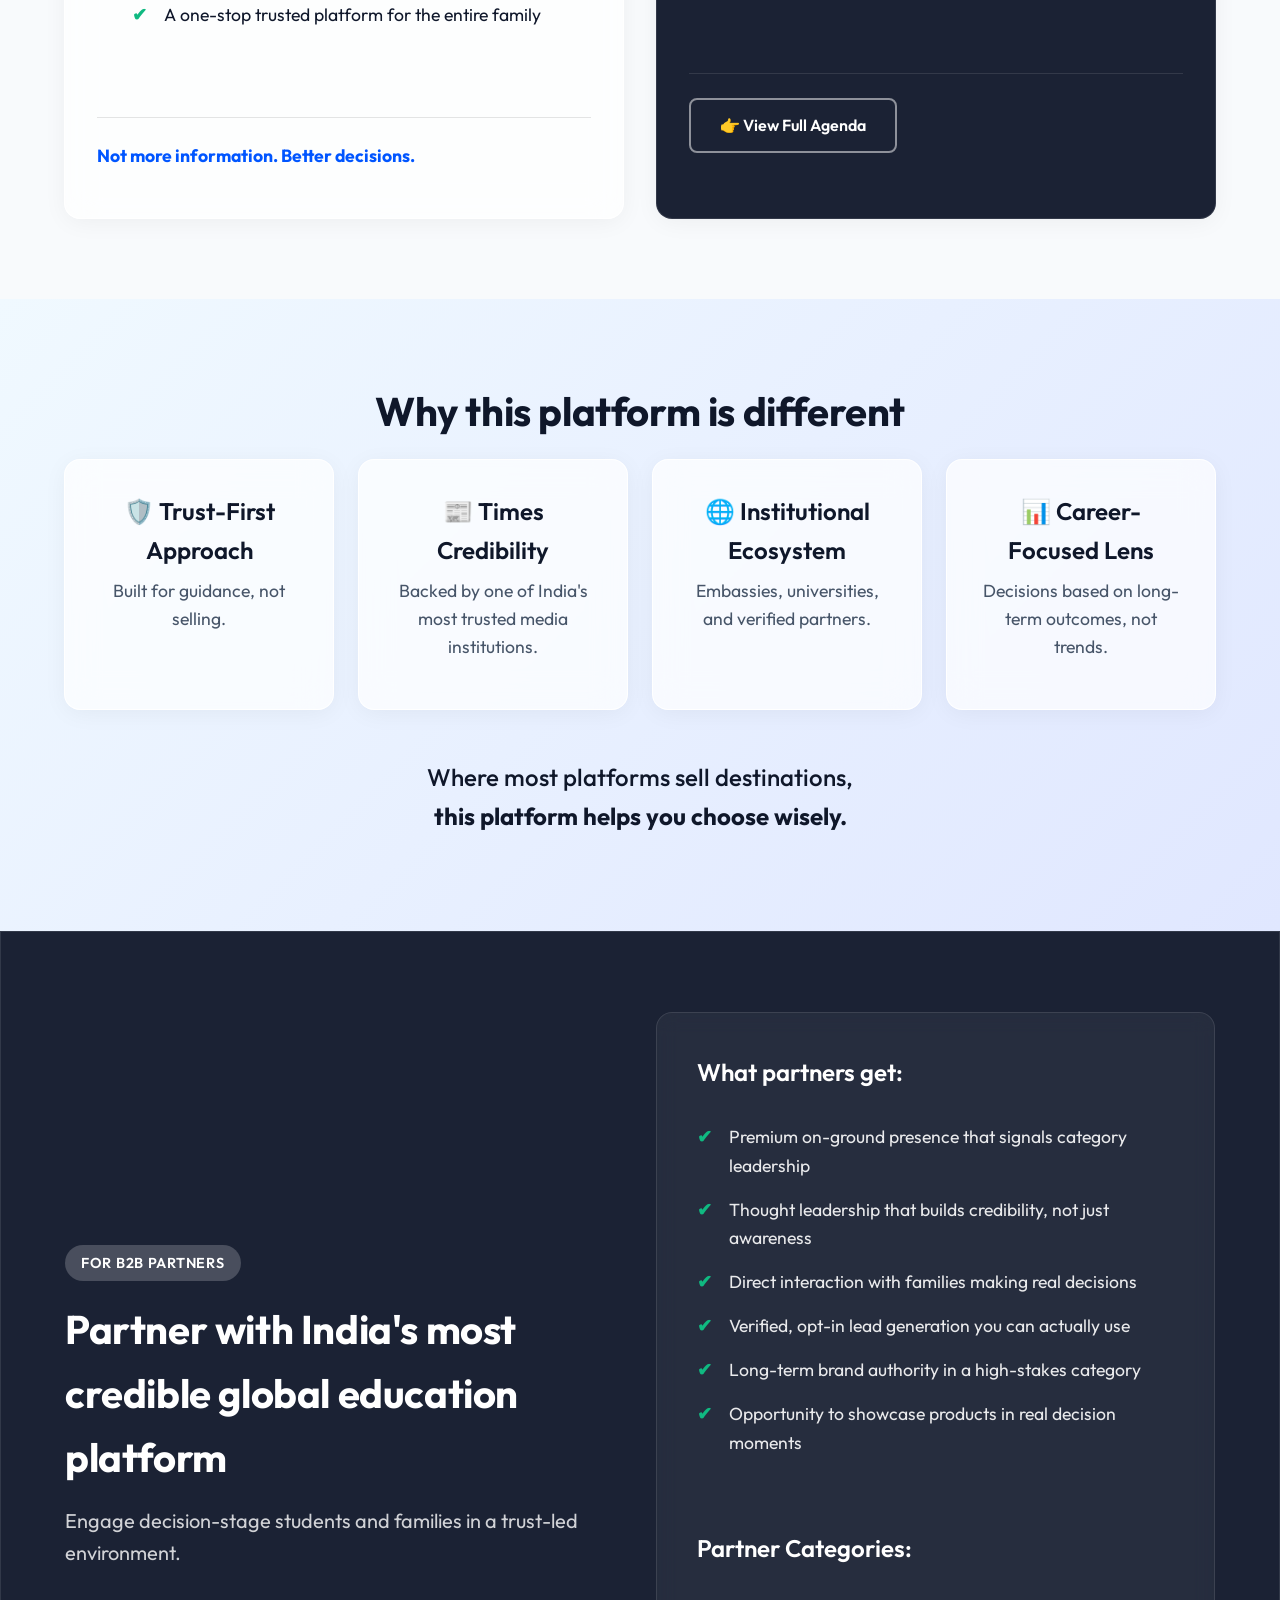
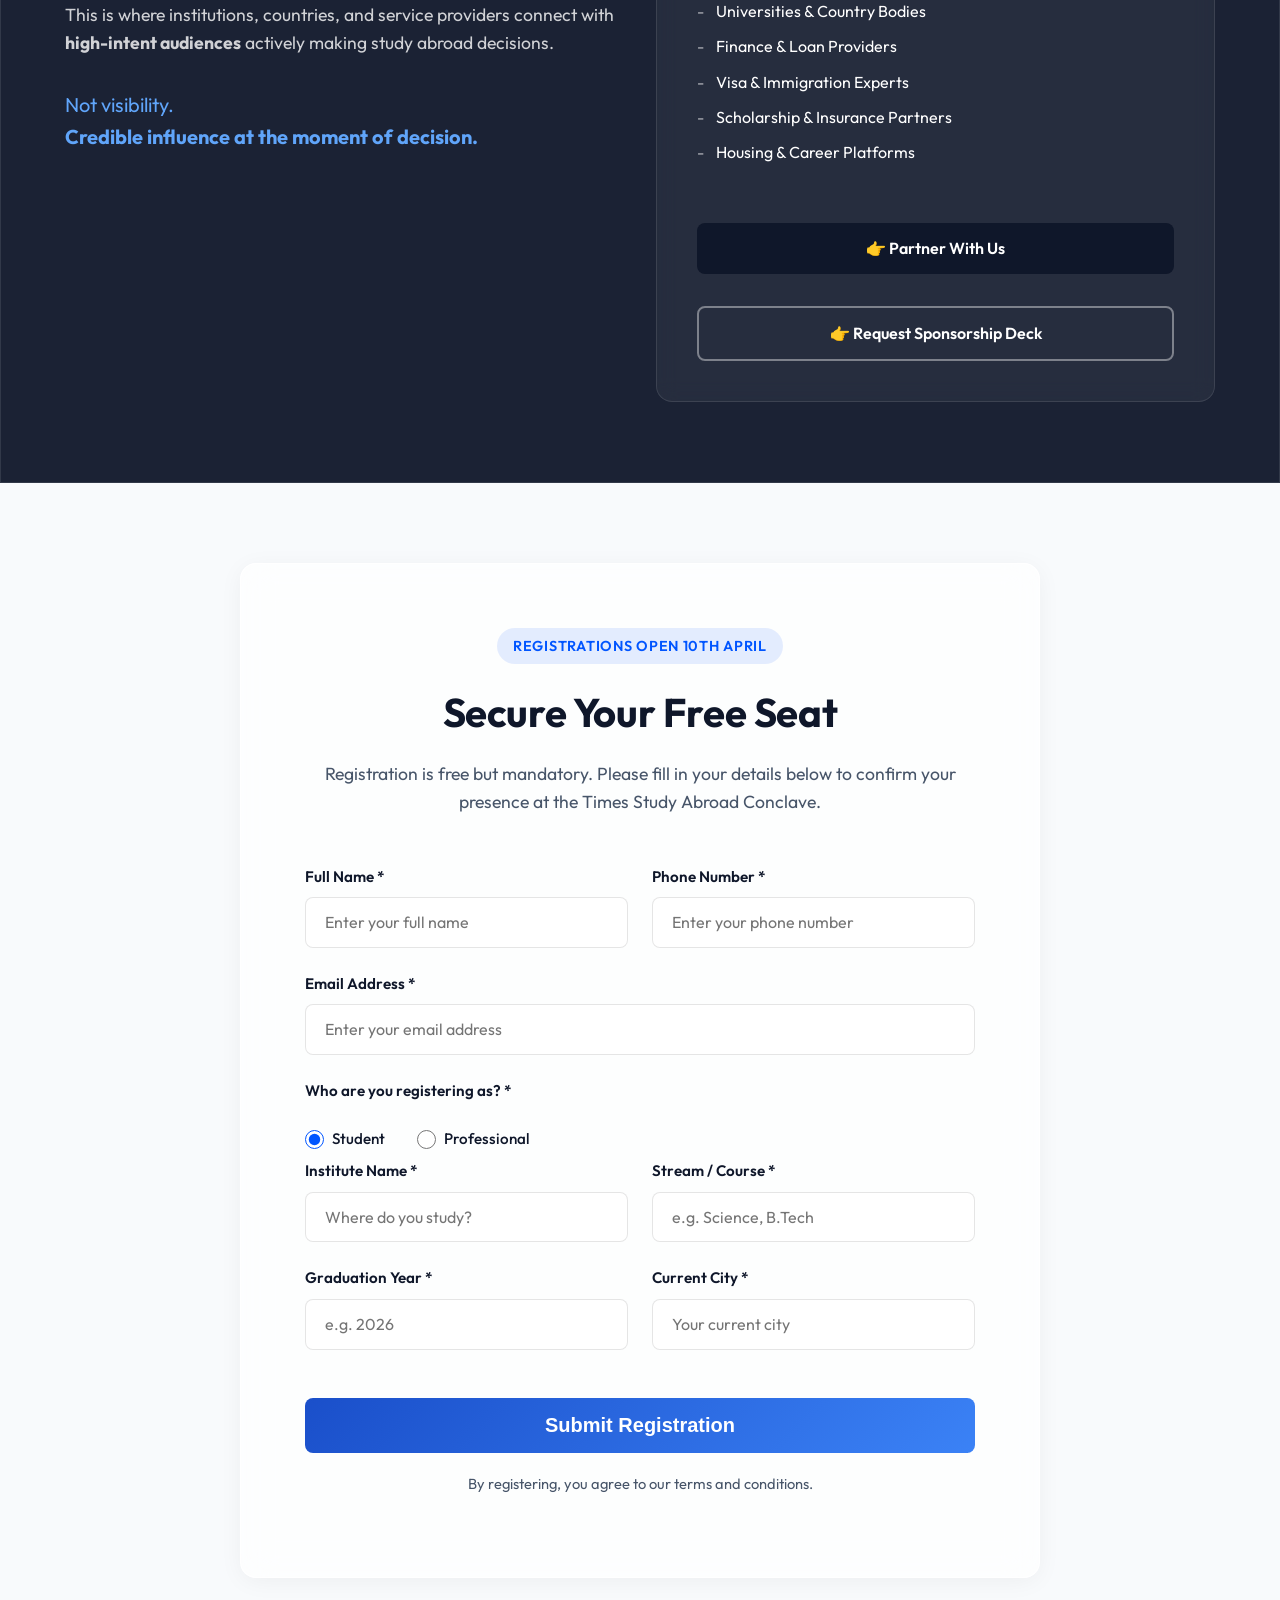
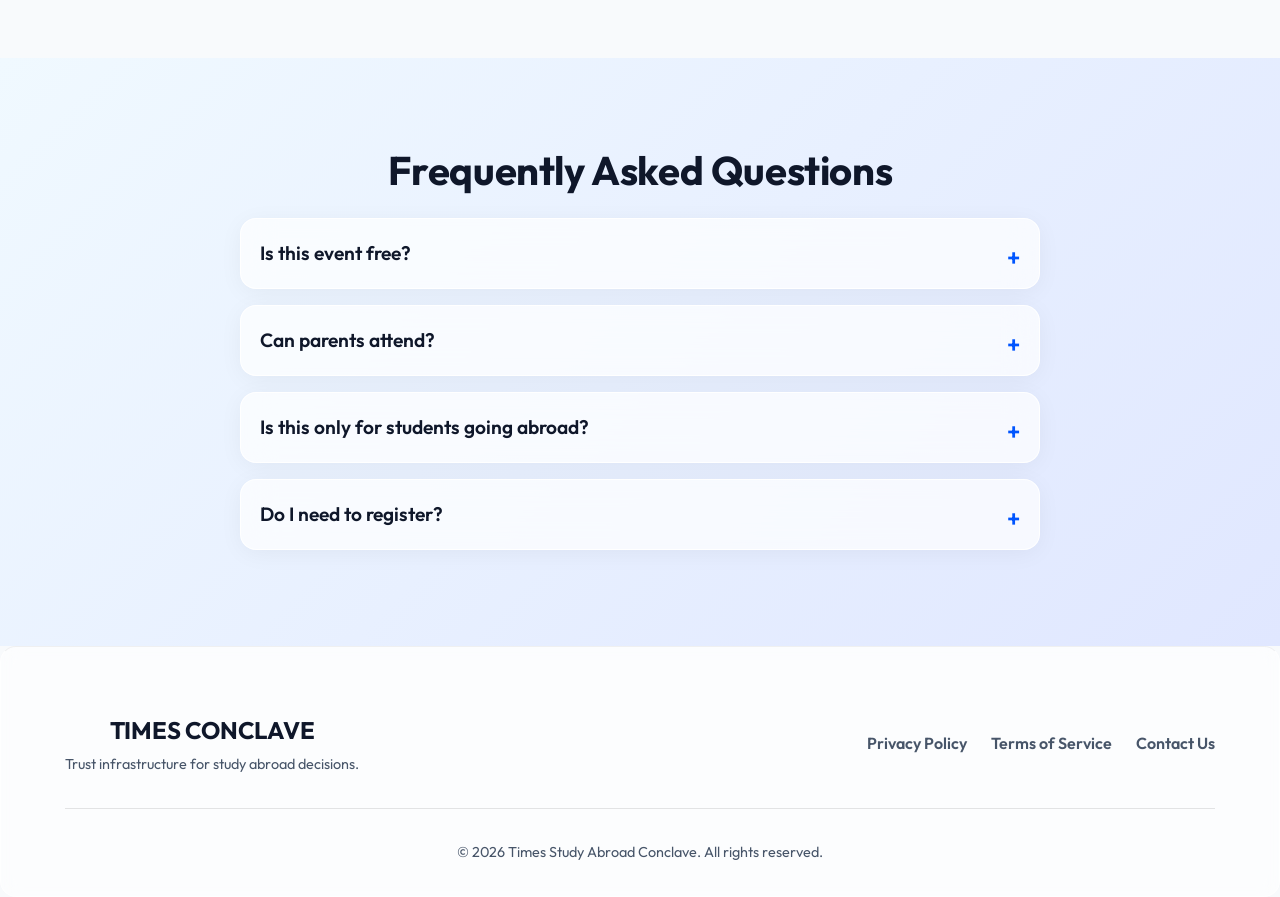
==== commit 0ee9e6ae: "update content x editorial" ====
--- a/index.html
+++ b/index.html
@@ -6,7 +6,7 @@
     <meta name="viewport" content="width=device-width, initial-scale=1.0">
     <title>Times Study Abroad Conclave - Choose the Right Future</title>
     <meta name="description"
-        content="India’s most credible platform for global education discovery. Bring truth, transparency, and career-first guidance into global education decisions.">
+        content="India's most credible platform for global education discovery. Bring truth, transparency, and career-first guidance into global education decisions.">
     <link rel="stylesheet" href="styles.css">
     <link href="https://fonts.googleapis.com/css2?family=Outfit:wght@300;400;500;600;700;800&display=swap"
         rel="stylesheet">
@@ -16,7 +16,9 @@
 
     <!-- Navigation -->
     <nav class="navbar glass">
-        <div class="logo"><img src="https://static.langimg.com/thumb/119164302/navbharat-times.jpg?width=366&amp;resizemode=4" alt="Navbharat Times" style="max-height: 45px; vertical-align: middle;"></div>
+        <div class="logo"><img
+                src="https://static.langimg.com/thumb/119164302/navbharat-times.jpg?width=366&resizemode=4"
+                alt="Navbharat Times" style="max-height: 45px; vertical-align: middle;"></div>
         <ul class="nav-links">
             <li><a href="#about">About</a></li>
             <li><a href="#experience">Experience</a></li>
@@ -27,9 +29,12 @@
     </nav>
 
     <!-- Sticky Footer CTA -->
-    <div class="sticky-footer-cta glass" style="position: fixed; bottom: 0; left: 0; width: 100%; z-index: 1000; padding: 0.8rem 5%; box-shadow: 0 -5px 15px rgba(0,0,0,0.05);">
-        <div class="container" style="display: flex; flex-wrap: wrap; justify-content: space-between; align-items: center; gap: 1rem;">
-            <div style="font-weight: 700; font-size: 1.2rem; color: var(--text-dark);">Fly High, Aim Higher, Study Abroad</div>
+    <div class="sticky-footer-cta glass"
+        style="position: fixed; bottom: 0; left: 0; width: 100%; z-index: 1000; padding: 0.8rem 5%; box-shadow: 0 -5px 15px rgba(0,0,0,0.05);">
+        <div class="container"
+            style="display: flex; flex-wrap: wrap; justify-content: space-between; align-items: center; gap: 1rem;">
+            <div style="font-weight: 700; font-size: 1.2rem; color: var(--text-dark);">Fly High, Aim Higher, Study
+                Abroad</div>
             <a href="#register" class="btn btn-gradient" style="white-space: nowrap;">Register Now</a>
         </div>
     </div>
@@ -53,9 +58,8 @@
             <div class="hero-content glass-panel editorial-theme">
                 <span class="badge">Fly High, Aim Higher, Study Abroad</span>
                 <h1>Times Study Abroad Conclave</h1>
-                <p>India’s most credible platform for global education discovery — where students, parents, and experts
+                <p>India's most credible platform for global education discovery — where students, parents, and experts
                     come together to make informed, future-ready decisions.</p>
-
                 <div class="event-meta-banner glass-card mt-2 mb-2 p-2"
                     style="text-align: left; background: rgba(255,255,255,0.9);">
                     <div class="grid-two" style="gap: 1rem;">
@@ -65,7 +69,6 @@
                         <div><strong>🎟️ Entry:</strong> Free Registration</div>
                     </div>
                 </div>
-
                 <div class="supporting-line">Summit · Expo · Masterclasses · Awards</div>
                 <div class="cta-group">
                     <a href="#register" class="btn btn-gradient">👉 Register Now</a>
@@ -80,21 +83,36 @@
         </div>
     </section>
 
-    <!-- 2. Problem Section (High Impact) -->
+    <!-- 2. Problem Section — replaced with editorial Event Snapshot content -->
     <section class="section-padding problem-section fade-in-up bg-clean">
         <div class="container center-text max-800">
             <h2 class="impact-title text-red">The study abroad journey is broken</h2>
-            <p class="lead-text">Today, students and families navigate a maze of misinformation, aggressive selling, and
-                conflicting advice.</p>
+            <p class="lead-text">Students and families navigate a maze of misinformation, aggressive selling, and
+                conflicting advice — while choices are driven by marketing rather than genuine fit.</p>
             <ul class="clean-list">
-                <li>Choices driven by marketing, not fit</li>
-                <li>Hidden costs and unclear ROI</li>
-                <li>Visa risks, scams, and fake institutions</li>
-                <li>No single trusted place for honest guidance</li>
+                <li>Hidden costs and unclear ROI create real financial risk</li>
+                <li>Visa uncertainties leave families anxious and unprepared</li>
+                <li>Scams and fake institutions go undetected until it's too late</li>
+                <li>No single trusted place for honest, expert guidance</li>
             </ul>
-            <div class="punch-line-box glass-panel">
-                <p>This is not just confusing — it’s risky.</p>
-                <h3>India doesn’t need another study abroad fair.<br>It needs a <strong>trusted decision-making
+
+            <!-- Data callouts from editorial copy -->
+            <div class="stats-row mt-3">
+                <div class="stat-card glass-card">
+                    <div class="stat-number text-red">↓ 5.7%</div>
+                    <div class="stat-label">Decline in outbound enrolments abroad in 2025 vs 2024 — driven by stricter
+                        visa policies, rising costs, and families demanding stronger ROI.</div>
+                </div>
+                <div class="stat-card glass-card">
+                    <div class="stat-number text-red">↓ 69%</div>
+                    <div class="stat-label">Drop in US F-1 student visa issuances to Indians in June–July 2025 compared
+                        to the same period in 2024.</div>
+                </div>
+            </div>
+
+            <div class="punch-line-box glass-panel mt-3">
+                <p>This is not just confusing — it's risky.</p>
+                <h3>India doesn't need another study abroad fair.<br>It needs a <strong>trusted decision-making
                         platform.</strong></h3>
             </div>
         </div>
@@ -105,20 +123,19 @@
         <div class="container center-text max-800">
             <span class="badge">Introducing</span>
             <h2>Times Study Abroad Conclave</h2>
-            <p class="large-text">A first-of-its-kind platform designed to bring <strong>truth, transparency, and
+            <p class="large-text">A first-of-its-kind platform that brings <strong>truth, transparency, and
                     career-first guidance</strong> into global education decisions.</p>
             <p class="reinforce-text">Where aspiration meets verified opportunity.<br><strong>Where information becomes
                     decision.</strong></p>
         </div>
     </section>
 
-    <!-- 4. Platform Experience (4 Pillars) -->
+    <!-- 4. Platform Experience (4 Pillars) — updated with editorial descriptions -->
     <section id="experience" class="section-padding bento-section fade-in-up bg-light-blue">
         <div class="container">
             <div class="section-header">
                 <h2>One platform. Four powerful experiences.</h2>
             </div>
-
             <div class="bento-grid-four">
                 <div class="bento-item glass-card editorial-card">
                     <h3>🎤 Summit</h3>
@@ -126,19 +143,17 @@
                 </div>
                 <div class="bento-item glass-card editorial-card">
                     <h3>🌍 Expo</h3>
-                    <p>Meet verified universities, country bodies, and trusted partners — curated for real engagement,
-                        not noise.</p>
+                    <p>Featuring verified universities and country bodies for real engagement — not noise.</p>
                 </div>
                 <div class="bento-item glass-card editorial-card">
                     <h3>🎓 Masterclasses</h3>
-                    <p>Practical sessions on scholarships, visas, applications, ROI, and career mapping.</p>
+                    <p>Practical sessions on scholarships, visas, ROI, and career mapping.</p>
                 </div>
                 <div class="bento-item glass-card editorial-card">
                     <h3>🏆 Awards</h3>
-                    <p>Recognizing trust, transparency, and student-first excellence in global education.</p>
-                </div>
-            </div>
-
+                    <p>Recognising trust, transparency, and student-first excellence in global education.</p>
+                </div>
+            </div>
             <div class="reinforcement-banner center-text mt-3">
                 <p>This is not an event.</p>
                 <h3>It is a <strong>trust infrastructure for study abroad decisions.</strong></h3>
@@ -146,36 +161,78 @@
         </div>
     </section>
 
-    <!-- 5. Who Should Attend -->
-    <section id="attendees" class="section-padding fade-in-up">
+    <!-- 5. Conversation Tracks — NEW section, no prior overlap -->
+    <section id="tracks" class="section-padding fade-in-up">
         <div class="container">
             <div class="section-header center-text">
-                <h2>Built for serious global education decisions</h2>
-            </div>
-            <div class="grid-two">
-                <div class="glass-card p-3 image-card editorial-card">
-                    <img src="assets/hero_students_globe.png" alt="Students" class="bg-img-overlay">
-                    <div class="content-over">
-                        <h3>👨‍🎓 Students</h3>
-                        <ul class="check-list light-text">
-                            <li>Class 11 & 12 (early planners)</li>
-                            <li>UG aspirants</li>
-                            <li>Final-year students planning PG abroad</li>
-                        </ul>
-                    </div>
-                </div>
-                <div class="glass-card p-3 image-card editorial-card">
-                    <img src="assets/career_future.png" alt="Parents & Families" class="bg-img-overlay">
-                    <div class="content-over">
-                        <h3>👨‍👩‍👧 Parents & Families</h3>
-                        <ul class="check-list light-text">
-                            <li>Actively involved in decision-making</li>
-                            <li>Focused on safety, ROI, and long-term outcomes</li>
-                        </ul>
-                    </div>
-                </div>
-            </div>
-
+                <h2>Conversation Tracks</h2>
+                <p class="lead-text">Ten national-level discussions built around the questions that matter most right
+                    now.</p>
+            </div>
+            <div class="tracks-grid">
+                <div class="track-pill glass-card">🌏 Choosing the Right Country in 2026</div>
+                <div class="track-pill glass-card">🛂 Visa Realities and Policy Shifts 2026</div>
+                <div class="track-pill glass-card">🎓 Scholarships: Reality vs Expectation</div>
+                <div class="track-pill glass-card">📈 ROI and Career Outcomes</div>
+                <div class="track-pill glass-card">🤝 Rebuilding Trust and Transparency in Student Recruitment</div>
+                <div class="track-pill glass-card">💰 Rising Costs and Smart Financial Planning</div>
+                <div class="track-pill glass-card">🚩 Red Flags in Study Abroad</div>
+                <div class="track-pill glass-card">💼 Employability and Future Skills in Global Education</div>
+                <div class="track-pill glass-card">👨‍👩‍👧 What Parents Must Know</div>
+                <div class="track-pill glass-card">🌐 Beyond the Big Four: Emerging Destinations</div>
+            </div>
+        </div>
+    </section>
+
+    <!-- 6. Who Should Attend — replaced with full editorial list -->
+    <section id="attendees" class="section-padding fade-in-up bg-light-blue">
+        <div class="container">
+            <div class="section-header center-text">
+                <h2>Who Should Join</h2>
+                <p class="lead-text">Built for everyone with a stake in a study abroad decision.</p>
+            </div>
+            <div class="audience-grid">
+                <div class="audience-card glass-card editorial-card">
+                    <div class="audience-icon">📚</div>
+                    <div>Class 11 &amp; 12 Students</div>
+                </div>
+                <div class="audience-card glass-card editorial-card">
+                    <div class="audience-icon">🎓</div>
+                    <div>Undergraduate Students</div>
+                </div>
+                <div class="audience-card glass-card editorial-card">
+                    <div class="audience-icon">👨‍👩‍👧</div>
+                    <div>Parents &amp; Guardians</div>
+                </div>
+                <div class="audience-card glass-card editorial-card">
+                    <div class="audience-icon">🏫</div>
+                    <div>Recent Graduates</div>
+                </div>
+                <div class="audience-card glass-card editorial-card">
+                    <div class="audience-icon">💼</div>
+                    <div>Working Professionals</div>
+                </div>
+                <div class="audience-card glass-card editorial-card">
+                    <div class="audience-icon">🧑‍🏫</div>
+                    <div>School Counsellors &amp; Education Consultants</div>
+                </div>
+                <div class="audience-card glass-card editorial-card">
+                    <div class="audience-icon">🏆</div>
+                    <div>Aspiring Scholarship Students</div>
+                </div>
+                <div class="audience-card glass-card editorial-card">
+                    <div class="audience-icon">🏙️</div>
+                    <div>Families from Tier-2 &amp; Tier-3 Cities</div>
+                </div>
+                <div class="audience-card glass-card editorial-card">
+                    <div class="audience-icon">✈️</div>
+                    <div>NRI Families</div>
+                </div>
+                <div class="audience-card glass-card editorial-card">
+                    <div class="audience-icon">🌍</div>
+                    <div>Current Abroad Students &amp; Alumni</div>
+                </div>
+            </div>
             <div class="differentiator-strip glass-panel mt-3 center-text">
                 <ul class="inline-list">
                     <li>High Intent Audience</li>
@@ -190,21 +247,22 @@
         </div>
     </section>
 
-    <!-- 6. What You Will Gain & 7. Masterclass Highlights -->
-    <section class="section-padding fade-in-up bg-light-blue">
+    <!-- 7. Why To Attend + Masterclass Highlights -->
+    <section class="section-padding fade-in-up">
         <div class="container">
             <div class="grid-two">
-                <!-- Gains - Kept clean and airy representing 'Clarity' -->
+                <!-- Why To Attend — replaced with editorial copy -->
                 <div class="glass-card p-3 editorial-card">
-                    <span class="badge" style="background: rgba(16, 185, 129, 0.1); color: #10b981;">💡 Core
-                        Outcomes</span>
+                    <span class="badge" style="background: rgba(16, 185, 129, 0.1); color: #10b981;">💡 Why
+                        Attend</span>
                     <h2 class="mt-1">Clarity you cannot get online</h2>
                     <ul class="check-list mt-2">
-                        <li>Choose the right country based on your profile</li>
-                        <li>Understand real costs, scholarships, and ROI</li>
-                        <li>Learn visa processes and avoid mistakes</li>
-                        <li>Identify trusted universities and pathways</li>
-                        <li>Make decisions with confidence — as a family</li>
+                        <li>Get trusted guidance in a sea of misinformation</li>
+                        <li>Access verified universities &amp; partners</li>
+                        <li>Learn from national-level expert discussions</li>
+                        <li>Practical masterclasses for real decision-making</li>
+                        <li>Clarity on costs, ROI &amp; long-term career outcomes</li>
+                        <li>A one-stop trusted platform for the entire family</li>
                     </ul>
                     <div class="mt-3" style="border-top: 1px solid rgba(0,0,0,0.1); padding-top: 1.5rem;">
                         <p class="bold-text" style="color: var(--primary-color);">Not more information. Better
@@ -212,7 +270,7 @@
                     </div>
                 </div>
 
-                <!-- Highlights - Made dark and structured to represent an 'Agenda/Event' -->
+                <!-- Masterclass Highlights — unchanged, no overlap with editorial copy -->
                 <div class="glass-card p-3 editorial-card dark-glass">
                     <span class="badge light-badge">📅 Essential Masterclasses</span>
                     <h2 class="mt-1" style="color: white;">Sessions that actually matter</h2>
@@ -235,8 +293,8 @@
         </div>
     </section>
 
-    <!-- 8. Trust & Authority Section -->
-    <section class="section-padding fade-in-up">
+    <!-- 8. Trust & Authority Section — unchanged, no editorial overlap -->
+    <section class="section-padding fade-in-up bg-light-blue">
         <div class="container">
             <div class="section-header center-text">
                 <h2>Why this platform is different</h2>
@@ -248,7 +306,7 @@
                 </div>
                 <div class="glass-card p-2 center-text editorial-card">
                     <h3>📰 Times Credibility</h3>
-                    <p>Backed by one of India’s most trusted media institutions.</p>
+                    <p>Backed by one of India's most trusted media institutions.</p>
                 </div>
                 <div class="glass-card p-2 center-text editorial-card">
                     <h3>🌐 Institutional Ecosystem</h3>
@@ -266,17 +324,17 @@
         </div>
     </section>
 
-    <!-- 10. Partner Section (B2B) -->
+    <!-- 9. Partner Section (B2B) — "What partners get" list replaced with editorial copy -->
     <section id="partners" class="section-padding b2b-section fade-in-up dark-glass">
         <div class="container">
             <div class="grid-two align-center">
                 <div>
                     <span class="badge light-badge">For B2B Partners</span>
-                    <h2>Partner with India’s most credible global education platform</h2>
+                    <h2>Partner with India's most credible global education platform</h2>
                     <p class="lead-text mt-1">Engage decision-stage students and families in a trust-led environment.
                     </p>
                     <p class="mt-2">This is where institutions, countries, and service providers connect with
-                        <strong>high-intent audiences</strong> who are actively evaluating study abroad options.
+                        <strong>high-intent audiences</strong> actively making study abroad decisions.
                     </p>
                     <p class="mt-2 text-gradient">Not visibility.<br><strong>Credible influence at the moment of
                             decision.</strong></p>
@@ -284,19 +342,20 @@
                 <div class="b2b-card glass-panel">
                     <h3>What partners get:</h3>
                     <ul class="check-list light-text mt-1">
-                        <li>Premium on-ground presence</li>
-                        <li>Thought leadership via sessions</li>
-                        <li>Direct interaction with families</li>
-                        <li>Verified, opt-in lead generation</li>
-                        <li>Long-term brand authority</li>
+                        <li>Premium on-ground presence that signals category leadership</li>
+                        <li>Thought leadership that builds credibility, not just awareness</li>
+                        <li>Direct interaction with families making real decisions</li>
+                        <li>Verified, opt-in lead generation you can actually use</li>
+                        <li>Long-term brand authority in a high-stakes category</li>
+                        <li>Opportunity to showcase products in real decision moments</li>
                     </ul>
                     <h3 class="mt-2">Partner Categories:</h3>
                     <ul class="bullet-list light-text mt-1 mb-2">
-                        <li>Universities & Country Bodies</li>
-                        <li>Finance & Loan Providers</li>
-                        <li>Visa & Immigration Experts</li>
-                        <li>Scholarship & Insurance Partners</li>
-                        <li>Housing & Career Platforms</li>
+                        <li>Universities &amp; Country Bodies</li>
+                        <li>Finance &amp; Loan Providers</li>
+                        <li>Visa &amp; Immigration Experts</li>
+                        <li>Scholarship &amp; Insurance Partners</li>
+                        <li>Housing &amp; Career Platforms</li>
                     </ul>
                     <div class="cta-group">
                         <a href="#partner" class="btn btn-primary full-width mb-1">👉 Partner With Us</a>
@@ -307,7 +366,7 @@
         </div>
     </section>
 
-    <!-- Registration Section -->
+    <!-- Registration Section — unchanged -->
     <section id="register" class="section-padding urgency-section fade-in-up">
         <div class="container max-800 glass-card p-4">
             <div class="center-text">
@@ -316,7 +375,6 @@
                 <p class="mb-3">Registration is free but mandatory. Please fill in your details below to confirm your
                     presence at the Times Study Abroad Conclave.</p>
             </div>
-
             <form id="registration-form" class="registration-form">
                 <div class="form-grid">
                     <div class="form-group">
@@ -402,13 +460,12 @@
         </div>
     </section>
 
-    <!-- 12. FAQ -->
+    <!-- FAQ — unchanged -->
     <section class="section-padding fade-in-up bg-light-blue">
         <div class="container max-800">
             <div class="section-header center-text">
                 <h2>Frequently Asked Questions</h2>
             </div>
-
             <div class="accordion">
                 <details class="glass-card mb-1">
                     <summary>Is this event free?</summary>
@@ -433,7 +490,7 @@
         </div>
     </section>
 
-    <!-- Footer -->
+    <!-- Footer — unchanged -->
     <footer class="footer glass-panel">
         <div class="footer-content container">
             <div class="footer-brand">
@@ -452,6 +509,91 @@
     </footer>
 
     <script src="script.js"></script>
+
+    <!-- Inline styles for new sections (stats row, tracks grid, audience grid) -->
+    <style>
+        /* Stats row */
+        .stats-row {
+            display: grid;
+            grid-template-columns: 1fr 1fr;
+            gap: 1.5rem;
+            text-align: left;
+        }
+
+        .stat-card {
+            padding: 1.5rem;
+        }
+
+        .stat-number {
+            font-size: 2.4rem;
+            font-weight: 800;
+            line-height: 1;
+            margin-bottom: 0.5rem;
+        }
+
+        .stat-label {
+            font-size: 0.95rem;
+            color: #555;
+            line-height: 1.5;
+        }
+
+        @media (max-width: 600px) {
+            .stats-row {
+                grid-template-columns: 1fr;
+            }
+        }
+
+        /* Conversation Tracks */
+        .tracks-grid {
+            display: flex;
+            flex-wrap: wrap;
+            gap: 0.75rem;
+            justify-content: center;
+            margin-top: 2rem;
+        }
+
+        .track-pill {
+            padding: 0.65rem 1.2rem;
+            border-radius: 999px;
+            font-size: 0.95rem;
+            font-weight: 500;
+            display: inline-flex;
+            align-items: center;
+            gap: 0.4rem;
+            cursor: default;
+            transition: transform 0.15s;
+        }
+
+        .track-pill:hover {
+            transform: translateY(-2px);
+        }
+
+        /* Audience Grid */
+        .audience-grid {
+            display: grid;
+            grid-template-columns: repeat(auto-fill, minmax(170px, 1fr));
+            gap: 1rem;
+            margin-top: 2rem;
+        }
+
+        .audience-card {
+            padding: 1.2rem 1rem;
+            border-radius: 12px;
+            display: flex;
+            flex-direction: column;
+            align-items: center;
+            text-align: center;
+            gap: 0.5rem;
+            font-weight: 500;
+            font-size: 0.9rem;
+            line-height: 1.4;
+        }
+
+        .audience-icon {
+            font-size: 1.8rem;
+        }
+    </style>
+
 </body>
 
 </html>
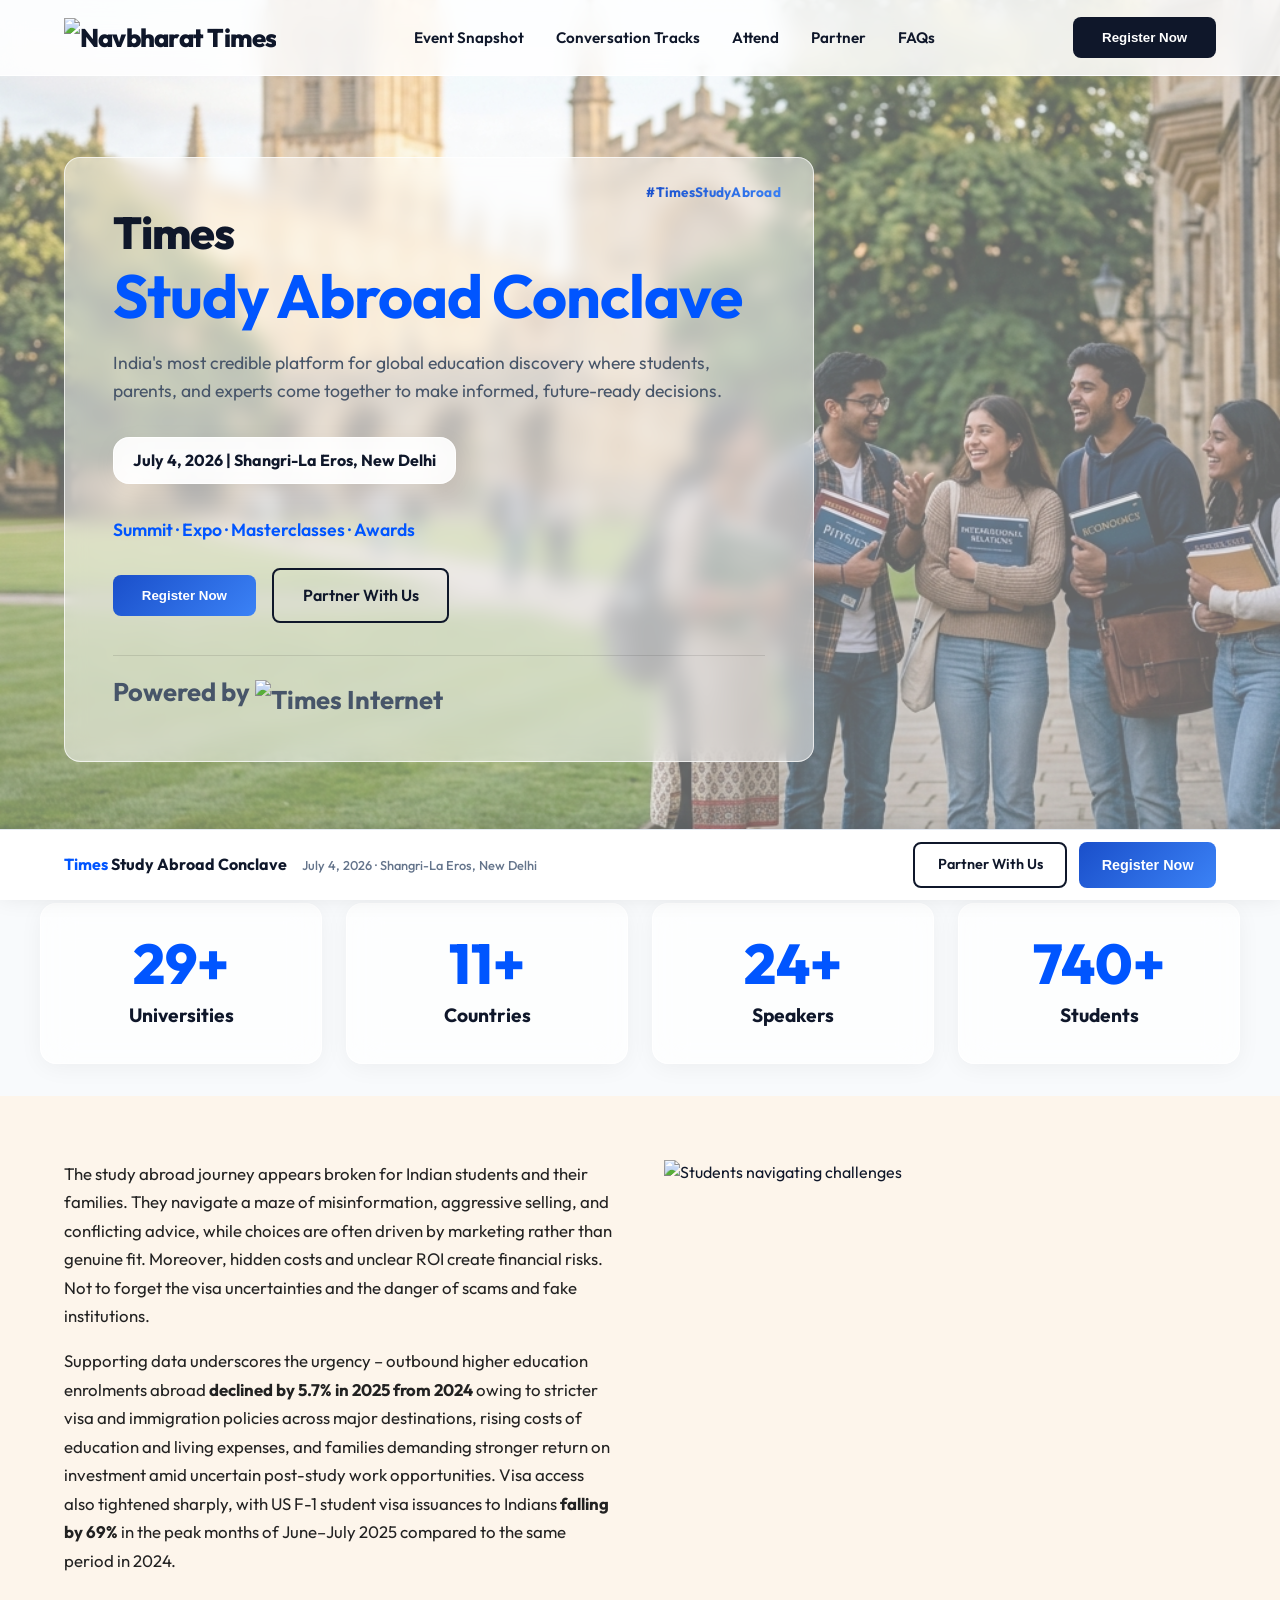
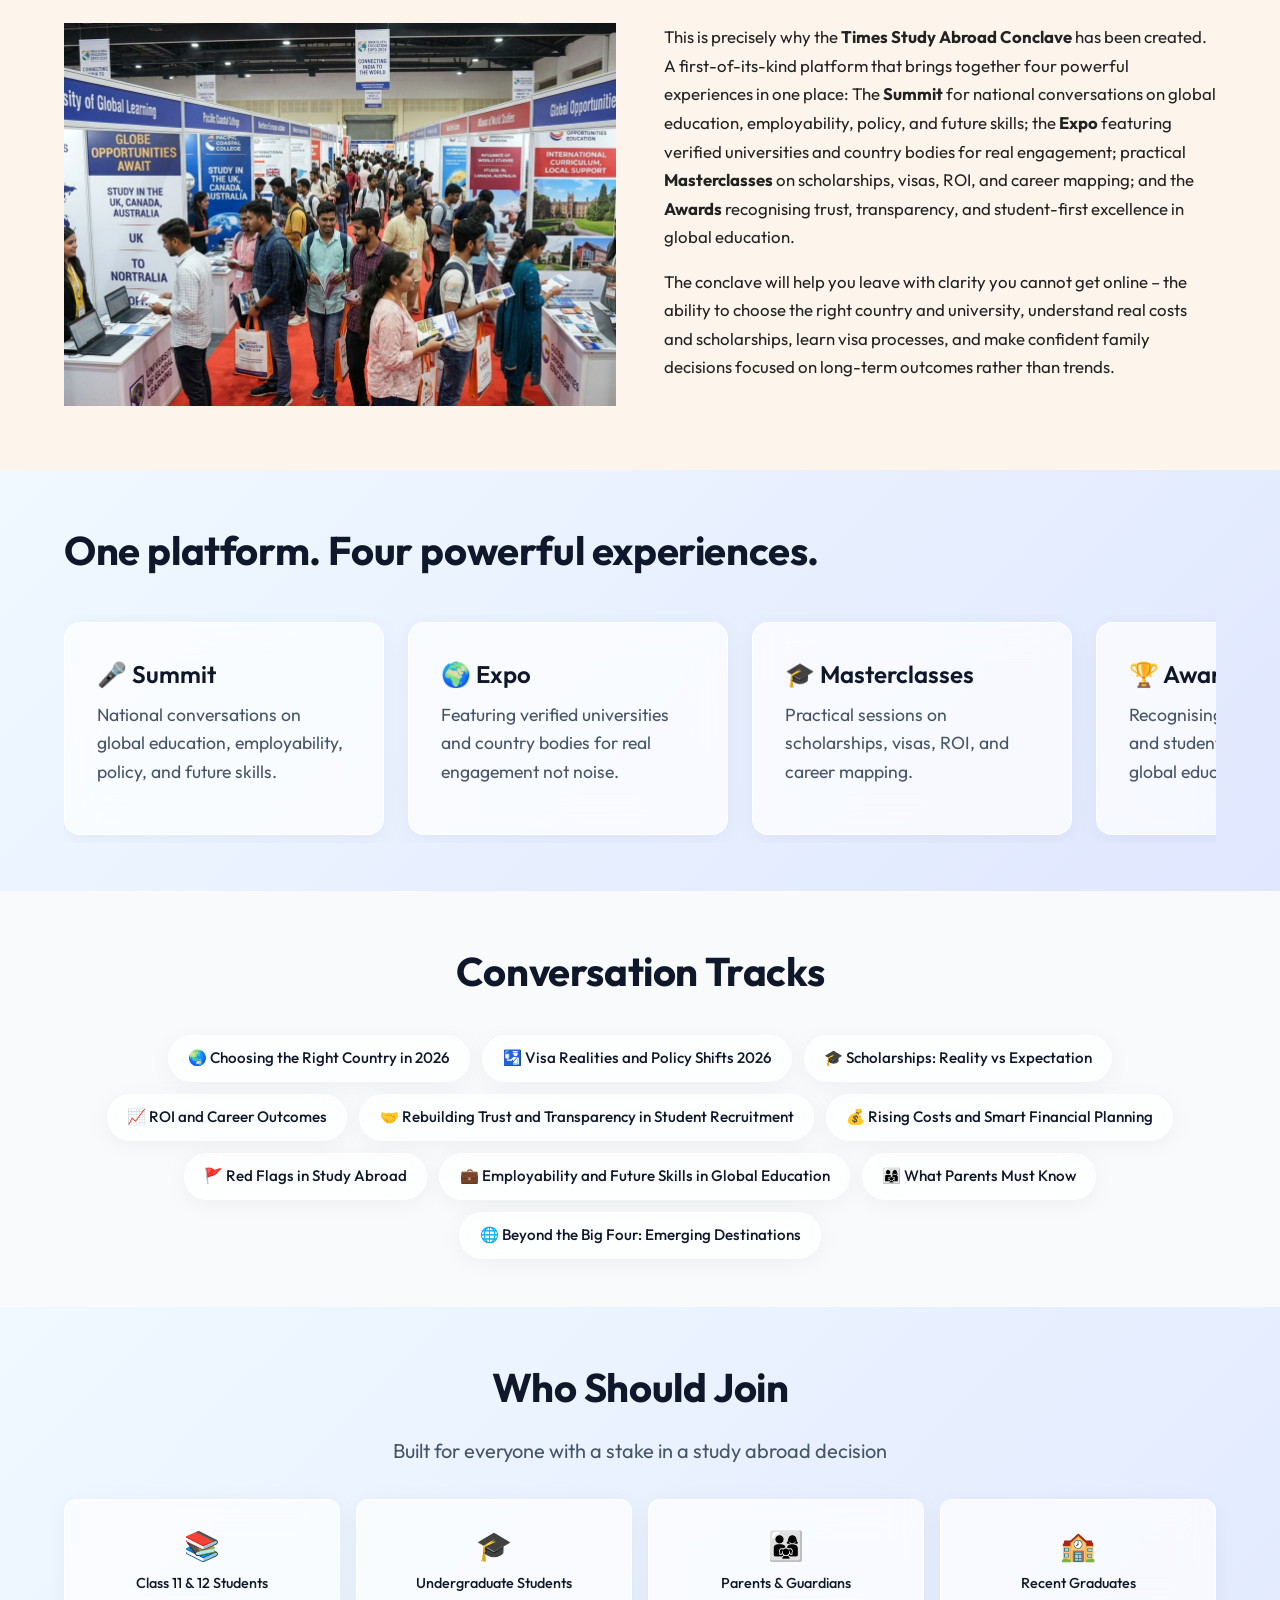
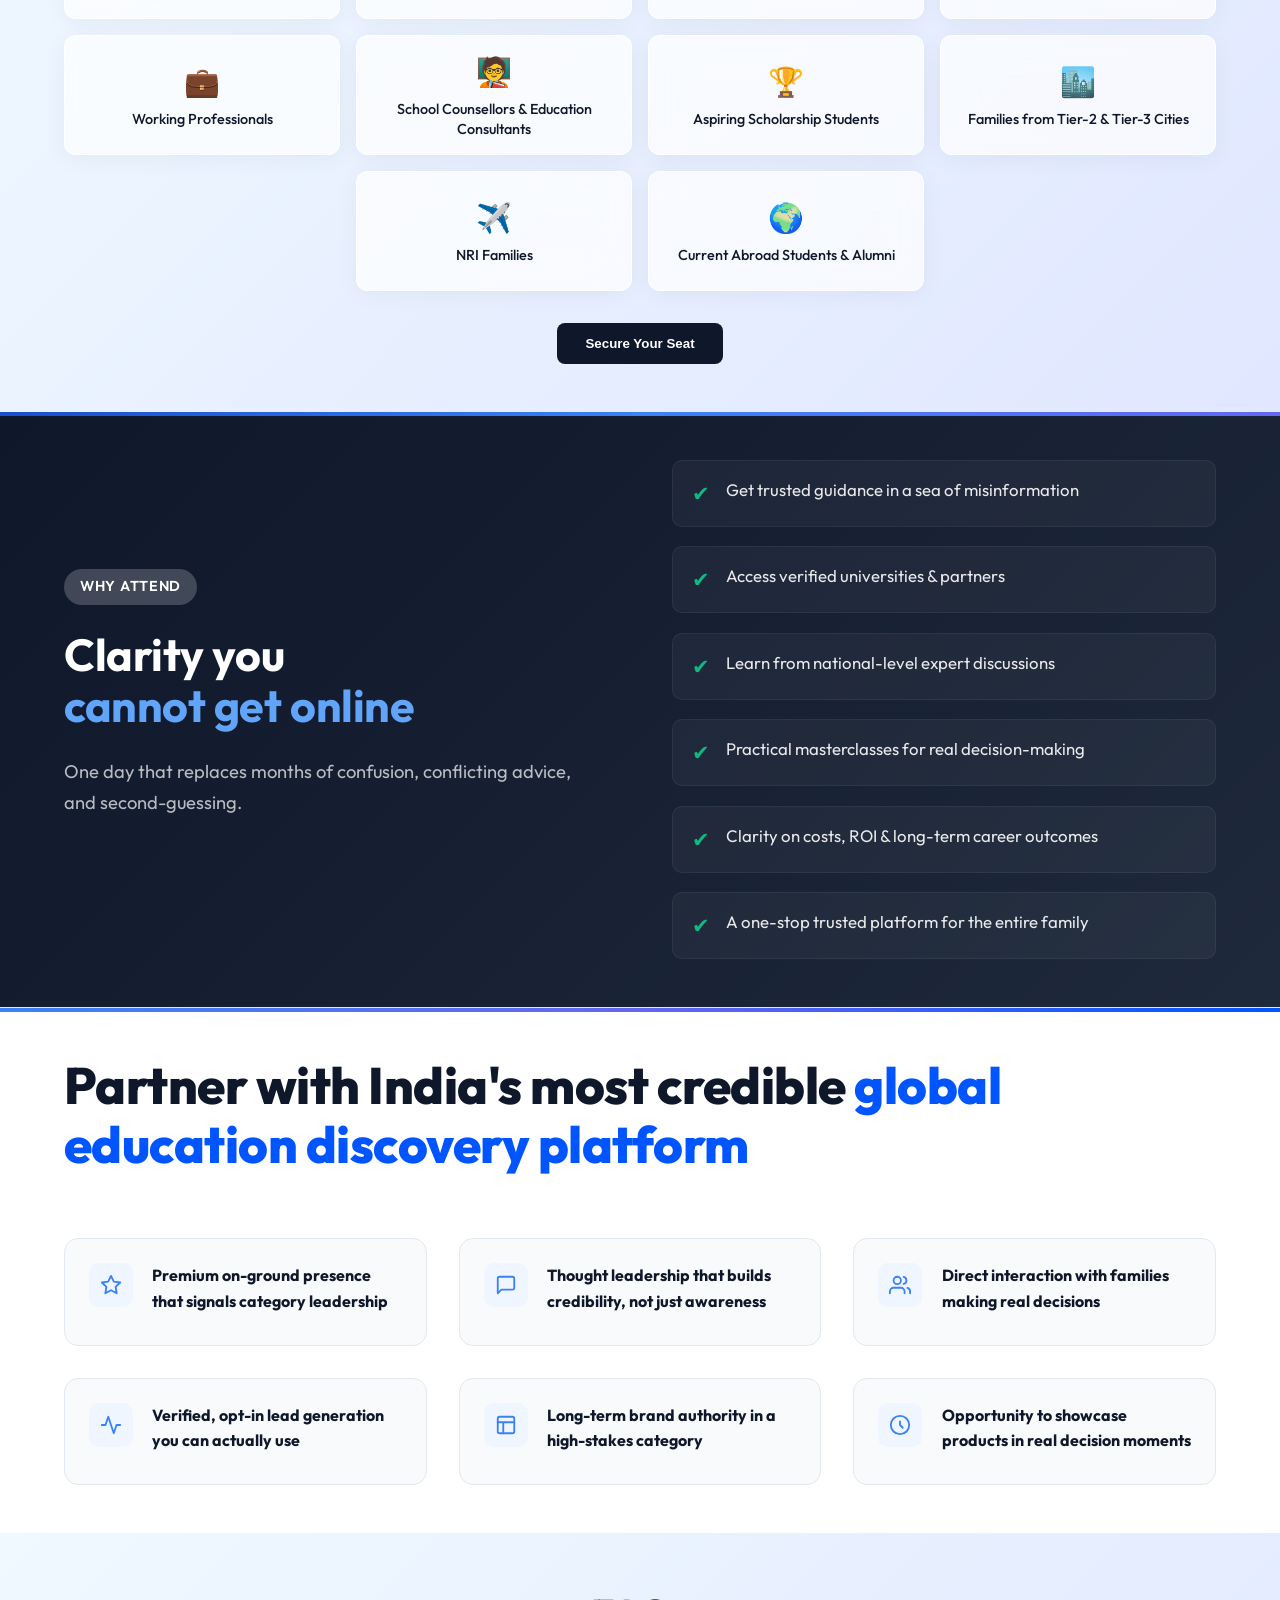
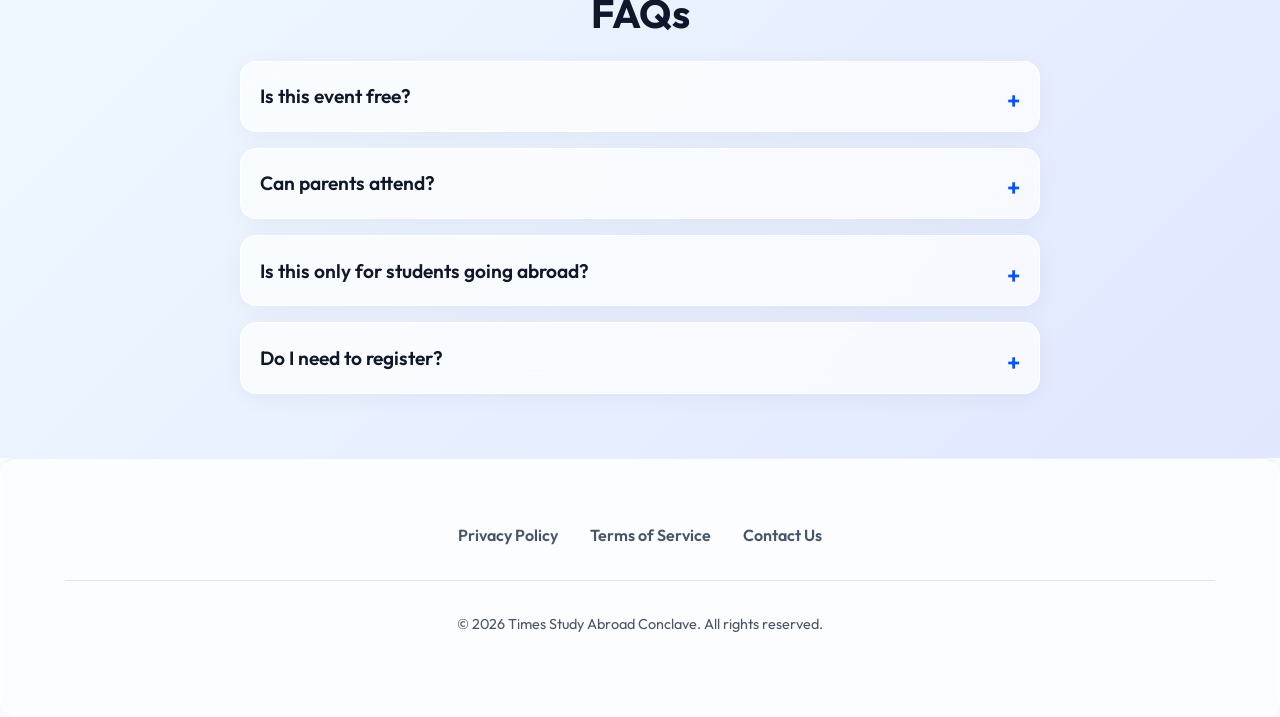
==== commit 42dbfb65: "UI revamp: marquee pillars, immersive sections, modal form, sticky footer, responsive B2B grid, nav " ====
--- a/index.html
+++ b/index.html
@@ -19,25 +19,17 @@
         <div class="logo"><img
                 src="https://static.langimg.com/thumb/119164302/navbharat-times.jpg?width=366&resizemode=4"
                 alt="Navbharat Times" style="max-height: 45px; vertical-align: middle;"></div>
+
         <ul class="nav-links">
-            <li><a href="#about">About</a></li>
-            <li><a href="#experience">Experience</a></li>
-            <li><a href="#attendees">Who Should Attend</a></li>
-            <li><a href="#partners">B2B Partners</a></li>
+            <li><a href="#event-snapshot">Event Snapshot</a></li>
+            <li><a href="#tracks">Conversation Tracks</a></li>
+            <li><a href="#attendees">Attend</a></li>
+            <li><a href="#partners">Partner</a></li>
+            <li><a href="#faq">FAQs</a></li>
         </ul>
-        <a href="#register" class="btn btn-primary nav-cta">Register Now</a>
+        <button onclick="openModal()" class="btn btn-primary nav-cta">Register Now</button>
     </nav>
 
-    <!-- Sticky Footer CTA -->
-    <div class="sticky-footer-cta glass"
-        style="position: fixed; bottom: 0; left: 0; width: 100%; z-index: 1000; padding: 0.8rem 5%; box-shadow: 0 -5px 15px rgba(0,0,0,0.05);">
-        <div class="container"
-            style="display: flex; flex-wrap: wrap; justify-content: space-between; align-items: center; gap: 1rem;">
-            <div style="font-weight: 700; font-size: 1.2rem; color: var(--text-dark);">Fly High, Aim Higher, Study
-                Abroad</div>
-            <a href="#register" class="btn btn-gradient" style="white-space: nowrap;">Register Now</a>
-        </div>
-    </div>
 
     <!-- Exit Intent Popup -->
     <div id="exit-popup" class="popup-overlay">
@@ -45,34 +37,37 @@
             <span class="close-popup">&times;</span>
             <h2>Still unsure?</h2>
             <p>Don't just choose a country. Choose the right future. Get absolute clarity at the conclave.</p>
-            <a href="#register" class="btn btn-gradient full-width" id="btn-close-popup">Register for Free</a>
+            <button onclick="openModal()" class="btn btn-gradient full-width" id="btn-close-popup">Register for
+                Free</button>
         </div>
     </div>
 
     <!-- 1. Hero Section -->
     <section id="hero" class="hero fade-in-up">
         <div class="hero-bg">
-            <img src="assets/hero_students_globe.png" alt="Times Study Abroad Conclave">
+            <img src="assets/hero_indian_students.png" alt="Indian students at foreign university"
+                style="object-position: right center;">
         </div>
         <div class="hero-container">
-            <div class="hero-content glass-panel editorial-theme">
-                <span class="badge">Fly High, Aim Higher, Study Abroad</span>
-                <h1>Times Study Abroad Conclave</h1>
-                <p>India's most credible platform for global education discovery — where students, parents, and experts
+            <div class="hero-content glass-panel editorial-theme" style="position: relative;">
+                <span class="nav-hashtag" style="position: absolute; top: 1.5rem; right: 2rem;">#TimesStudyAbroad</span>
+                <h1 style="margin-bottom: 1rem; line-height: 1.2;">
+                    <span style="display: block; font-size: 2.8rem; font-weight: 800; color: #0f172a;">Times</span>
+                    <span
+                        style="display: block; font-size: 3.8rem; font-weight: 700; color: var(--primary-color);">Study
+                        Abroad Conclave</span>
+                </h1>
+                <p>India's most credible platform for global education discovery where students, parents, and experts
                     come together to make informed, future-ready decisions.</p>
-                <div class="event-meta-banner glass-card mt-2 mb-2 p-2"
-                    style="text-align: left; background: rgba(255,255,255,0.9);">
-                    <div class="grid-two" style="gap: 1rem;">
-                        <div><strong>📅 Date:</strong> 4th July</div>
-                        <div><strong>⏰ Time:</strong> 09:00 AM - 05:30 PM</div>
-                        <div><strong>📍 Venue:</strong> Shangri La Eros, New Delhi</div>
-                        <div><strong>🎟️ Entry:</strong> Free Registration</div>
-                    </div>
+                <div class="mt-2 mb-2">
+                    <span class="glass-card"
+                        style="display: inline-block; padding: 0.6rem 1.2rem; background: rgba(255,255,255,0.9); white-space: nowrap;"><strong>July
+                            4, 2026 | Shangri-La Eros, New Delhi</strong></span>
                 </div>
                 <div class="supporting-line">Summit · Expo · Masterclasses · Awards</div>
                 <div class="cta-group">
-                    <a href="#register" class="btn btn-gradient">👉 Register Now</a>
-                    <a href="#experience" class="btn btn-outline">👉 Partner With Us</a>
+                    <button onclick="openModal()" class="btn btn-gradient">Register Now</button>
+                    <a href="#experience" class="btn btn-outline"> Partner With Us</a>
                 </div>
                 <div class="trust-strip mt-2">
                     <p style="font-size: 1.6rem; margin: 0;"><strong>Powered by <img
@@ -83,91 +78,179 @@
         </div>
     </section>
 
-    <!-- 2. Problem Section — replaced with editorial Event Snapshot content -->
-    <section class="section-padding problem-section fade-in-up bg-clean">
-        <div class="container center-text max-800">
-            <h2 class="impact-title text-red">The study abroad journey is broken</h2>
-            <p class="lead-text">Students and families navigate a maze of misinformation, aggressive selling, and
-                conflicting advice — while choices are driven by marketing rather than genuine fit.</p>
-            <ul class="clean-list">
-                <li>Hidden costs and unclear ROI create real financial risk</li>
-                <li>Visa uncertainties leave families anxious and unprepared</li>
-                <li>Scams and fake institutions go undetected until it's too late</li>
-                <li>No single trusted place for honest, expert guidance</li>
-            </ul>
-
-            <!-- Data callouts from editorial copy -->
-            <div class="stats-row mt-3">
-                <div class="stat-card glass-card">
-                    <div class="stat-number text-red">↓ 5.7%</div>
-                    <div class="stat-label">Decline in outbound enrolments abroad in 2025 vs 2024 — driven by stricter
-                        visa policies, rising costs, and families demanding stronger ROI.</div>
-                </div>
-                <div class="stat-card glass-card">
-                    <div class="stat-number text-red">↓ 69%</div>
-                    <div class="stat-label">Drop in US F-1 student visa issuances to Indians in June–July 2025 compared
-                        to the same period in 2024.</div>
-                </div>
-            </div>
-
-            <div class="punch-line-box glass-panel mt-3">
-                <p>This is not just confusing — it's risky.</p>
-                <h3>India doesn't need another study abroad fair.<br>It needs a <strong>trusted decision-making
-                        platform.</strong></h3>
-            </div>
-        </div>
+    <div class="bento-grid-four container mt-3 mb-2">
+        <div class="glass-card editorial-card center-text" style="justify-content: center;">
+            <div class="stat-number" style="color: var(--primary-color); font-size: 3.5rem;">30+</div>
+            <div class="bold-text" style="font-size: 1.2rem; color: var(--text-dark);">Universities</div>
+        </div>
+        <div class="glass-card editorial-card center-text" style="justify-content: center;">
+            <div class="stat-number" style="color: var(--primary-color); font-size: 3.5rem;">12+</div>
+            <div class="bold-text" style="font-size: 1.2rem; color: var(--text-dark);">Countries</div>
+        </div>
+        <div class="glass-card editorial-card center-text" style="justify-content: center;">
+            <div class="stat-number" style="color: var(--primary-color); font-size: 3.5rem;">25+</div>
+            <div class="bold-text" style="font-size: 1.2rem; color: var(--text-dark);">Speakers</div>
+        </div>
+        <div class="glass-card editorial-card center-text" style="justify-content: center;">
+            <div class="stat-number" style="color: var(--primary-color); font-size: 3.5rem;">750+</div>
+            <div class="bold-text" style="font-size: 1.2rem; color: var(--text-dark);">Students</div>
+        </div>
+    </div>
+
+    <!-- Event Snapshot Section -->
+    <section class="fade-in-up" id="event-snapshot" style="padding: 4rem 5%; background-color: #fdf5eb;">
+        <div class="container" style="display: flex; flex-direction: column; gap: 3rem;">
+
+            <div class="grid-two" style="gap: 3rem; align-items: stretch;">
+                <div class="text-content" style="display: flex; flex-direction: column; justify-content: center;">
+                    <p style="color: #222; font-size: 1.05rem; line-height: 1.7; margin-bottom: 1rem;">The study abroad
+                        journey appears broken for Indian students and their families. They navigate a maze of
+                        misinformation, aggressive selling, and conflicting advice, while choices are often driven by
+                        marketing rather than genuine fit. Moreover, hidden costs and unclear ROI create financial
+                        risks. Not to forget the visa uncertainties and the danger of scams and fake institutions.</p>
+                    <p style="color: #222; font-size: 1.05rem; line-height: 1.7; margin-bottom: 0;">Supporting data
+                        underscores the urgency – outbound higher education enrolments abroad <strong>declined by 5.7%
+                            in 2025 from 2024</strong> owing to stricter visa and immigration policies across major
+                        destinations, rising costs of education and living expenses, and families demanding stronger
+                        return on investment amid uncertain post-study work opportunities. Visa access also tightened
+                        sharply, with US F-1 student visa issuances to Indians <strong>falling by 69%</strong> in the
+                        peak months of June–July 2025 compared to the same period in 2024.</p>
+                </div>
+                <div class="image-content" style="display: flex;">
+                    <img src="https://images.pexels.com/photos/7616700/pexels-photo-7616700.jpeg"
+                        alt="Students navigating challenges"
+                        style="width: 100%; height: 100%; object-fit: cover; display: block; min-height: 300px;">
+                </div>
+            </div>
+
+            <div class="grid-two" style="gap: 3rem; align-items: stretch;">
+                <div class="image-content mobile-order-last" style="display: flex;">
+                    <img src="assets/expoabroad.png" alt="Times Study Abroad Conclave"
+                        style="width: 100%; height: 100%; object-fit: cover; display: block; min-height: 300px;">
+                </div>
+                <div class="text-content mobile-order-first"
+                    style="display: flex; flex-direction: column; justify-content: center;">
+                    <p style="color: #222; font-size: 1.05rem; line-height: 1.7; margin-bottom: 1rem;">This is precisely
+                        why the <strong>Times Study Abroad Conclave</strong> has been created. A first-of-its-kind
+                        platform that brings
+                        together four powerful experiences in one place: The <strong>Summit</strong> for national
+                        conversations on global education, employability, policy, and future skills; the
+                        <strong>Expo</strong> featuring verified universities and country bodies for real engagement;
+                        practical <strong>Masterclasses</strong> on scholarships, visas, ROI, and career mapping; and
+                        the <strong>Awards</strong> recognising trust, transparency, and student-first excellence in
+                        global education.
+                    </p>
+                    <p style="color: #222; font-size: 1.05rem; line-height: 1.7; margin-bottom: 1.5rem;">The conclave
+                        will help you leave with clarity you cannot get online – the ability to choose the right country
+                        and university, understand real costs and scholarships, learn visa processes, and make confident
+                        family decisions focused on long-term outcomes rather than trends.</p>
+                </div>
+            </div>
+        </div>
+
+        <style>
+            @media (max-width: 900px) {
+                #event-snapshot .grid-two {
+                    gap: 1.5rem !important;
+                }
+
+                .mobile-order-first {
+                    order: -1;
+                }
+
+                .mobile-order-last {
+                    order: 1;
+                }
+            }
+        </style>
     </section>
 
-    <!-- 3. Solution / Positioning -->
-    <section id="about" class="section-padding solution-section fade-in-up">
-        <div class="container center-text max-800">
-            <span class="badge">Introducing</span>
-            <h2>Times Study Abroad Conclave</h2>
-            <p class="large-text">A first-of-its-kind platform that brings <strong>truth, transparency, and
-                    career-first guidance</strong> into global education decisions.</p>
-            <p class="reinforce-text">Where aspiration meets verified opportunity.<br><strong>Where information becomes
-                    decision.</strong></p>
-        </div>
-    </section>
-
-    <!-- 4. Platform Experience (4 Pillars) — updated with editorial descriptions -->
+    <!-- 4. Platform Experience (4 Pillars) updated with editorial descriptions -->
     <section id="experience" class="section-padding bento-section fade-in-up bg-light-blue">
         <div class="container">
             <div class="section-header">
                 <h2>One platform. Four powerful experiences.</h2>
             </div>
-            <div class="bento-grid-four">
-                <div class="bento-item glass-card editorial-card">
+        </div>
+        <div class="marquee-wrapper">
+            <div class="marquee-track">
+                <div class="bento-item glass-card editorial-card marquee-card">
                     <h3>🎤 Summit</h3>
                     <p>National conversations on global education, employability, policy, and future skills.</p>
                 </div>
-                <div class="bento-item glass-card editorial-card">
+                <div class="bento-item glass-card editorial-card marquee-card">
                     <h3>🌍 Expo</h3>
-                    <p>Featuring verified universities and country bodies for real engagement — not noise.</p>
-                </div>
-                <div class="bento-item glass-card editorial-card">
+                    <p>Featuring verified universities and country bodies for real engagement not noise.</p>
+                </div>
+                <div class="bento-item glass-card editorial-card marquee-card">
                     <h3>🎓 Masterclasses</h3>
                     <p>Practical sessions on scholarships, visas, ROI, and career mapping.</p>
                 </div>
-                <div class="bento-item glass-card editorial-card">
+                <div class="bento-item glass-card editorial-card marquee-card">
                     <h3>🏆 Awards</h3>
                     <p>Recognising trust, transparency, and student-first excellence in global education.</p>
                 </div>
-            </div>
-            <div class="reinforcement-banner center-text mt-3">
-                <p>This is not an event.</p>
-                <h3>It is a <strong>trust infrastructure for study abroad decisions.</strong></h3>
-            </div>
-        </div>
+                <!-- Duplicated for seamless loop -->
+                <div class="bento-item glass-card editorial-card marquee-card">
+                    <h3>🎤 Summit</h3>
+                    <p>National conversations on global education, employability, policy, and future skills.</p>
+                </div>
+                <div class="bento-item glass-card editorial-card marquee-card">
+                    <h3>🌍 Expo</h3>
+                    <p>Featuring verified universities and country bodies for real engagement not noise.</p>
+                </div>
+                <div class="bento-item glass-card editorial-card marquee-card">
+                    <h3>🎓 Masterclasses</h3>
+                    <p>Practical sessions on scholarships, visas, ROI, and career mapping.</p>
+                </div>
+                <div class="bento-item glass-card editorial-card marquee-card">
+                    <h3>🏆 Awards</h3>
+                    <p>Recognising trust, transparency, and student-first excellence in global education.</p>
+                </div>
+            </div>
+        </div>
+
+        <style>
+            .marquee-wrapper {
+                overflow: hidden;
+                width: 100%;
+                margin-top: 2rem;
+                padding: 0.5rem 0;
+            }
+
+            .marquee-track {
+                display: flex;
+                gap: 1.5rem;
+                width: max-content;
+                animation: marquee-scroll 18s linear infinite;
+            }
+
+            .marquee-track:hover {
+                animation-play-state: paused;
+            }
+
+            .marquee-card {
+                width: 320px;
+                flex-shrink: 0;
+            }
+
+            @keyframes marquee-scroll {
+                0% {
+                    transform: translateX(0);
+                }
+
+                100% {
+                    transform: translateX(-50%);
+                }
+            }
+        </style>
     </section>
 
-    <!-- 5. Conversation Tracks — NEW section, no prior overlap -->
+    <!-- 5. Conversation Tracks NEW section, no prior overlap -->
     <section id="tracks" class="section-padding fade-in-up">
         <div class="container">
             <div class="section-header center-text">
                 <h2>Conversation Tracks</h2>
-                <p class="lead-text">Ten national-level discussions built around the questions that matter most right
-                    now.</p>
             </div>
             <div class="tracks-grid">
                 <div class="track-pill glass-card">🌏 Choosing the Right Country in 2026</div>
@@ -184,12 +267,12 @@
         </div>
     </section>
 
-    <!-- 6. Who Should Attend — replaced with full editorial list -->
+    <!-- 6. Who Should Attend replaced with full editorial list -->
     <section id="attendees" class="section-padding fade-in-up bg-light-blue">
         <div class="container">
             <div class="section-header center-text">
                 <h2>Who Should Join</h2>
-                <p class="lead-text">Built for everyone with a stake in a study abroad decision.</p>
+                <p class="lead-text">Built for everyone with a stake in a study abroad decision</p>
             </div>
             <div class="audience-grid">
                 <div class="audience-card glass-card editorial-card">
@@ -233,147 +316,224 @@
                     <div>Current Abroad Students &amp; Alumni</div>
                 </div>
             </div>
-            <div class="differentiator-strip glass-panel mt-3 center-text">
-                <ul class="inline-list">
-                    <li>High Intent Audience</li>
-                    <li>Parents in the Room</li>
-                    <li>Decision-Stage Conversations</li>
-                    <li>Verified, Not Random</li>
-                </ul>
-            </div>
             <div class="center-text mt-2">
-                <a href="#register" class="btn btn-primary">👉 Secure Your Seat</a>
+                <button onclick="openModal()" class="btn btn-primary">Secure Your Seat</button>
             </div>
         </div>
     </section>
 
-    <!-- 7. Why To Attend + Masterclass Highlights -->
-    <section class="section-padding fade-in-up">
+    <!-- 7. Why To Attend — Immersive Full-Width Section -->
+    <section class="fade-in-up"
+        style="background: linear-gradient(135deg, #0f172a 0%, #1e293b 100%); padding: 3rem 5%; position: relative; overflow: hidden;">
+        <!-- Decorative accent -->
+        <div
+            style="position: absolute; top: 0; left: 0; width: 100%; height: 4px; background: linear-gradient(90deg, var(--gradient-start), var(--gradient-end), #6366f1);">
+        </div>
+
         <div class="container">
-            <div class="grid-two">
-                <!-- Why To Attend — replaced with editorial copy -->
-                <div class="glass-card p-3 editorial-card">
-                    <span class="badge" style="background: rgba(16, 185, 129, 0.1); color: #10b981;">💡 Why
-                        Attend</span>
-                    <h2 class="mt-1">Clarity you cannot get online</h2>
-                    <ul class="check-list mt-2">
-                        <li>Get trusted guidance in a sea of misinformation</li>
-                        <li>Access verified universities &amp; partners</li>
-                        <li>Learn from national-level expert discussions</li>
-                        <li>Practical masterclasses for real decision-making</li>
-                        <li>Clarity on costs, ROI &amp; long-term career outcomes</li>
-                        <li>A one-stop trusted platform for the entire family</li>
+            <div class="grid-two align-center" style="gap: 4rem;">
+                <!-- Left: Headline & Tagline -->
+                <div>
+                    <span class="badge light-badge" style="margin-bottom: 1.5rem;">Why Attend</span>
+                    <h2 style="color: white; font-size: 2.8rem; line-height: 1.15; margin-bottom: 1.5rem;">Clarity
+                        you<br><span style="color: #60a5fa;">cannot get online</span></h2>
+                    <p style="color: rgba(255,255,255,0.7); font-size: 1.15rem; line-height: 1.7; margin-bottom: 2rem;">
+                        One day that replaces months of confusion, conflicting advice,<br>and second-guessing.</p>
+                </div>
+
+                <!-- Right: Checklist -->
+                <div>
+                    <ul
+                        style="list-style: none; padding: 0; margin: 0; display: flex; flex-direction: column; gap: 1.2rem;">
+                        <li
+                            style="display: flex; align-items: flex-start; gap: 1rem; padding: 1rem 1.2rem; background: rgba(255,255,255,0.04); border-radius: 10px; border: 1px solid rgba(255,255,255,0.06); transition: all 0.3s;">
+                            <span style="color: #10b981; font-size: 1.3rem; flex-shrink: 0;">✔</span>
+                            <span style="color: rgba(255,255,255,0.9); font-size: 1.05rem;">Get trusted guidance in a
+                                sea of misinformation</span>
+                        </li>
+                        <li
+                            style="display: flex; align-items: flex-start; gap: 1rem; padding: 1rem 1.2rem; background: rgba(255,255,255,0.04); border-radius: 10px; border: 1px solid rgba(255,255,255,0.06); transition: all 0.3s;">
+                            <span style="color: #10b981; font-size: 1.3rem; flex-shrink: 0;">✔</span>
+                            <span style="color: rgba(255,255,255,0.9); font-size: 1.05rem;">Access verified universities
+                                &amp; partners</span>
+                        </li>
+                        <li
+                            style="display: flex; align-items: flex-start; gap: 1rem; padding: 1rem 1.2rem; background: rgba(255,255,255,0.04); border-radius: 10px; border: 1px solid rgba(255,255,255,0.06); transition: all 0.3s;">
+                            <span style="color: #10b981; font-size: 1.3rem; flex-shrink: 0;">✔</span>
+                            <span style="color: rgba(255,255,255,0.9); font-size: 1.05rem;">Learn from national-level
+                                expert discussions</span>
+                        </li>
+                        <li
+                            style="display: flex; align-items: flex-start; gap: 1rem; padding: 1rem 1.2rem; background: rgba(255,255,255,0.04); border-radius: 10px; border: 1px solid rgba(255,255,255,0.06); transition: all 0.3s;">
+                            <span style="color: #10b981; font-size: 1.3rem; flex-shrink: 0;">✔</span>
+                            <span style="color: rgba(255,255,255,0.9); font-size: 1.05rem;">Practical masterclasses for
+                                real decision-making</span>
+                        </li>
+                        <li
+                            style="display: flex; align-items: flex-start; gap: 1rem; padding: 1rem 1.2rem; background: rgba(255,255,255,0.04); border-radius: 10px; border: 1px solid rgba(255,255,255,0.06); transition: all 0.3s;">
+                            <span style="color: #10b981; font-size: 1.3rem; flex-shrink: 0;">✔</span>
+                            <span style="color: rgba(255,255,255,0.9); font-size: 1.05rem;">Clarity on costs, ROI &amp;
+                                long-term career outcomes</span>
+                        </li>
+                        <li
+                            style="display: flex; align-items: flex-start; gap: 1rem; padding: 1rem 1.2rem; background: rgba(255,255,255,0.04); border-radius: 10px; border: 1px solid rgba(255,255,255,0.06); transition: all 0.3s;">
+                            <span style="color: #10b981; font-size: 1.3rem; flex-shrink: 0;">✔</span>
+                            <span style="color: rgba(255,255,255,0.9); font-size: 1.05rem;">A one-stop trusted platform
+                                for the entire family</span>
+                        </li>
                     </ul>
-                    <div class="mt-3" style="border-top: 1px solid rgba(0,0,0,0.1); padding-top: 1.5rem;">
-                        <p class="bold-text" style="color: var(--primary-color);">Not more information. Better
-                            decisions.</p>
-                    </div>
-                </div>
-
-                <!-- Masterclass Highlights — unchanged, no overlap with editorial copy -->
-                <div class="glass-card p-3 editorial-card dark-glass">
-                    <span class="badge light-badge">📅 Essential Masterclasses</span>
-                    <h2 class="mt-1" style="color: white;">Sessions that actually matter</h2>
-                    <ul class="bullet-list light-text mt-2" style="font-size: 1.1rem; line-height: 1.8;">
-                        <li><strong style="color: #60a5fa;">Panel:</strong> How to choose the right country (not the
-                            most marketed one)</li>
-                        <li><strong style="color: #60a5fa;">Workshop:</strong> Scholarships decoded: reality vs
-                            expectation</li>
-                        <li><strong style="color: #60a5fa;">Alert:</strong> Study abroad scams and red flags</li>
-                        <li><strong style="color: #60a5fa;">Parents:</strong> What parents must know before saying yes
-                        </li>
-                        <li><strong style="color: #60a5fa;">Data:</strong> Career outcomes by country and course</li>
-                    </ul>
-                    <div class="mt-3" style="border-top: 1px solid rgba(255,255,255,0.1); padding-top: 1.5rem;">
-                        <a href="#agenda" class="btn btn-outline"
-                            style="border-color: rgba(255,255,255,0.5); color: white;">👉 View Full Agenda</a>
-                    </div>
                 </div>
             </div>
         </div>
     </section>
 
-    <!-- 8. Trust & Authority Section — unchanged, no editorial overlap -->
-    <section class="section-padding fade-in-up bg-light-blue">
-        <div class="container">
-            <div class="section-header center-text">
-                <h2>Why this platform is different</h2>
-            </div>
-            <div class="bento-grid-four">
-                <div class="glass-card p-2 center-text editorial-card">
-                    <h3>🛡️ Trust-First Approach</h3>
-                    <p>Built for guidance, not selling.</p>
-                </div>
-                <div class="glass-card p-2 center-text editorial-card">
-                    <h3>📰 Times Credibility</h3>
-                    <p>Backed by one of India's most trusted media institutions.</p>
-                </div>
-                <div class="glass-card p-2 center-text editorial-card">
-                    <h3>🌐 Institutional Ecosystem</h3>
-                    <p>Embassies, universities, and verified partners.</p>
-                </div>
-                <div class="glass-card p-2 center-text editorial-card">
-                    <h3>📊 Career-Focused Lens</h3>
-                    <p>Decisions based on long-term outcomes, not trends.</p>
-                </div>
-            </div>
-            <div class="reinforcement-banner center-text mt-3">
-                <p class="large-text">Where most platforms sell destinations,<br><strong>this platform helps you choose
-                        wisely.</strong></p>
-            </div>
+    <!-- B2B Partner Section — Revamped -->
+    <section id="partners" class="fade-in-up"
+        style="background: #ffffff; padding: 3rem 0; position: relative; overflow: hidden; border-top: 1px solid #e2e8f0;">
+        <div
+            style="position: absolute; top: 0; left: 0; width: 100%; height: 4px; background: linear-gradient(90deg, #3b82f6, #6366f1, #0055ff);">
+        </div>
+
+        <!-- Full-width headline -->
+        <h2
+            style="font-size: clamp(1.8rem, 4vw, 4rem); font-weight: 800; padding: 0 5%; margin: 0 0 4rem; line-height: 1.15; color: #0f172a;">
+            Partner with India's most credible <span style="color: var(--primary-color);">global education discovery
+                platform</span></h2>
+
+        <!-- 6 benefit items in responsive grid -->
+        <div class="b2b-benefits-grid">
+            <style>
+                .b2b-benefits-grid {
+                    padding: 0 5%;
+                    display: grid;
+                    grid-template-columns: repeat(3, 1fr);
+                    gap: 2rem;
+                }
+
+                @media (max-width: 900px) {
+                    .b2b-benefits-grid {
+                        grid-template-columns: repeat(2, 1fr);
+                    }
+                }
+
+                @media (max-width: 600px) {
+                    .b2b-benefits-grid {
+                        grid-template-columns: 1fr;
+                    }
+                }
+            </style>
+
+            <div
+                style="display: flex; gap: 1.2rem; align-items: flex-start; padding: 1.5rem; border: 1px solid #e2e8f0; border-radius: 14px; background: #f8fafc;">
+                <div
+                    style="flex-shrink: 0; width: 44px; height: 44px; background: #eff6ff; border-radius: 10px; display: flex; align-items: center; justify-content: center;">
+                    <svg width="22" height="22" fill="none" stroke="#3b82f6" stroke-width="2" stroke-linecap="round"
+                        stroke-linejoin="round" viewBox="0 0 24 24">
+                        <path
+                            d="M12 2L15.09 8.26L22 9.27L17 14.14L18.18 21.02L12 17.77L5.82 21.02L7 14.14L2 9.27L8.91 8.26L12 2Z" />
+                    </svg>
+                </div>
+                <div>
+                    <p style="color: #0f172a; font-weight: 700; margin: 0 0 0.4rem; font-size: 1rem;">Premium on-ground
+                        presence that signals category leadership</p>
+                </div>
+            </div>
+
+            <div
+                style="display: flex; gap: 1.2rem; align-items: flex-start; padding: 1.5rem; border: 1px solid #e2e8f0; border-radius: 14px; background: #f8fafc;">
+                <div
+                    style="flex-shrink: 0; width: 44px; height: 44px; background: #eff6ff; border-radius: 10px; display: flex; align-items: center; justify-content: center;">
+                    <svg width="22" height="22" fill="none" stroke="#3b82f6" stroke-width="2" stroke-linecap="round"
+                        stroke-linejoin="round" viewBox="0 0 24 24">
+                        <path d="M21 15a2 2 0 0 1-2 2H7l-4 4V5a2 2 0 0 1 2-2h14a2 2 0 0 1 2 2z" />
+                    </svg>
+                </div>
+                <div>
+                    <p style="color: #0f172a; font-weight: 700; margin: 0 0 0.4rem; font-size: 1rem;">Thought leadership
+                        that builds credibility, not just awareness</p>
+                </div>
+            </div>
+
+            <div
+                style="display: flex; gap: 1.2rem; align-items: flex-start; padding: 1.5rem; border: 1px solid #e2e8f0; border-radius: 14px; background: #f8fafc;">
+                <div
+                    style="flex-shrink: 0; width: 44px; height: 44px; background: #eff6ff; border-radius: 10px; display: flex; align-items: center; justify-content: center;">
+                    <svg width="22" height="22" fill="none" stroke="#3b82f6" stroke-width="2" stroke-linecap="round"
+                        stroke-linejoin="round" viewBox="0 0 24 24">
+                        <path d="M17 21v-2a4 4 0 0 0-4-4H5a4 4 0 0 0-4 4v2" />
+                        <circle cx="9" cy="7" r="4" />
+                        <path d="M23 21v-2a4 4 0 0 0-3-3.87" />
+                        <path d="M16 3.13a4 4 0 0 1 0 7.75" />
+                    </svg>
+                </div>
+                <div>
+                    <p style="color: #0f172a; font-weight: 700; margin: 0 0 0.4rem; font-size: 1rem;">Direct interaction
+                        with families making real decisions</p>
+                </div>
+            </div>
+
+            <div
+                style="display: flex; gap: 1.2rem; align-items: flex-start; padding: 1.5rem; border: 1px solid #e2e8f0; border-radius: 14px; background: #f8fafc;">
+                <div
+                    style="flex-shrink: 0; width: 44px; height: 44px; background: #eff6ff; border-radius: 10px; display: flex; align-items: center; justify-content: center;">
+                    <svg width="22" height="22" fill="none" stroke="#3b82f6" stroke-width="2" stroke-linecap="round"
+                        stroke-linejoin="round" viewBox="0 0 24 24">
+                        <polyline points="22 12 18 12 15 21 9 3 6 12 2 12" />
+                    </svg>
+                </div>
+                <div>
+                    <p style="color: #0f172a; font-weight: 700; margin: 0 0 0.4rem; font-size: 1rem;">Verified, opt-in
+                        lead generation you can actually use</p>
+                </div>
+            </div>
+
+            <div
+                style="display: flex; gap: 1.2rem; align-items: flex-start; padding: 1.5rem; border: 1px solid #e2e8f0; border-radius: 14px; background: #f8fafc;">
+                <div
+                    style="flex-shrink: 0; width: 44px; height: 44px; background: #eff6ff; border-radius: 10px; display: flex; align-items: center; justify-content: center;">
+                    <svg width="22" height="22" fill="none" stroke="#3b82f6" stroke-width="2" stroke-linecap="round"
+                        stroke-linejoin="round" viewBox="0 0 24 24">
+                        <rect x="3" y="3" width="18" height="18" rx="2" />
+                        <path d="M3 9h18M9 21V9" />
+                    </svg>
+                </div>
+                <div>
+                    <p style="color: #0f172a; font-weight: 700; margin: 0 0 0.4rem; font-size: 1rem;">Long-term brand
+                        authority in a high-stakes category</p>
+                </div>
+            </div>
+
+            <div
+                style="display: flex; gap: 1.2rem; align-items: flex-start; padding: 1.5rem; border: 1px solid #e2e8f0; border-radius: 14px; background: #f8fafc;">
+                <div
+                    style="flex-shrink: 0; width: 44px; height: 44px; background: #eff6ff; border-radius: 10px; display: flex; align-items: center; justify-content: center;">
+                    <svg width="22" height="22" fill="none" stroke="#3b82f6" stroke-width="2" stroke-linecap="round"
+                        stroke-linejoin="round" viewBox="0 0 24 24">
+                        <circle cx="12" cy="12" r="10" />
+                        <path d="M12 8v4l3 3" />
+                    </svg>
+                </div>
+                <div>
+                    <p style="color: #0f172a; font-weight: 700; margin: 0 0 0.4rem; font-size: 1rem;">Opportunity to
+                        showcase products in real decision moments</p>
+                </div>
+            </div>
+
         </div>
     </section>
 
-    <!-- 9. Partner Section (B2B) — "What partners get" list replaced with editorial copy -->
-    <section id="partners" class="section-padding b2b-section fade-in-up dark-glass">
-        <div class="container">
-            <div class="grid-two align-center">
-                <div>
-                    <span class="badge light-badge">For B2B Partners</span>
-                    <h2>Partner with India's most credible global education platform</h2>
-                    <p class="lead-text mt-1">Engage decision-stage students and families in a trust-led environment.
-                    </p>
-                    <p class="mt-2">This is where institutions, countries, and service providers connect with
-                        <strong>high-intent audiences</strong> actively making study abroad decisions.
-                    </p>
-                    <p class="mt-2 text-gradient">Not visibility.<br><strong>Credible influence at the moment of
-                            decision.</strong></p>
-                </div>
-                <div class="b2b-card glass-panel">
-                    <h3>What partners get:</h3>
-                    <ul class="check-list light-text mt-1">
-                        <li>Premium on-ground presence that signals category leadership</li>
-                        <li>Thought leadership that builds credibility, not just awareness</li>
-                        <li>Direct interaction with families making real decisions</li>
-                        <li>Verified, opt-in lead generation you can actually use</li>
-                        <li>Long-term brand authority in a high-stakes category</li>
-                        <li>Opportunity to showcase products in real decision moments</li>
-                    </ul>
-                    <h3 class="mt-2">Partner Categories:</h3>
-                    <ul class="bullet-list light-text mt-1 mb-2">
-                        <li>Universities &amp; Country Bodies</li>
-                        <li>Finance &amp; Loan Providers</li>
-                        <li>Visa &amp; Immigration Experts</li>
-                        <li>Scholarship &amp; Insurance Partners</li>
-                        <li>Housing &amp; Career Platforms</li>
-                    </ul>
-                    <div class="cta-group">
-                        <a href="#partner" class="btn btn-primary full-width mb-1">👉 Partner With Us</a>
-                        <a href="#sponsor" class="btn btn-outline full-width text-white">👉 Request Sponsorship Deck</a>
-                    </div>
-                </div>
-            </div>
-        </div>
-    </section>
-
-    <!-- Registration Section — unchanged -->
-    <section id="register" class="section-padding urgency-section fade-in-up">
-        <div class="container max-800 glass-card p-4">
-            <div class="center-text">
-                <span class="badge">Registrations Open 10th April</span>
-                <h2>Secure Your Free Seat</h2>
-                <p class="mb-3">Registration is free but mandatory. Please fill in your details below to confirm your
-                    presence at the Times Study Abroad Conclave.</p>
+    <!-- Registration Modal -->
+    <div id="register-modal"
+        style="display:none; position:fixed; inset:0; z-index:9999; background:rgba(0,0,0,0.6); backdrop-filter:blur(6px); align-items:center; justify-content:center; padding:1rem;">
+        <div
+            style="background:white; border-radius:20px; padding:2.5rem; width:100%; max-width:600px; max-height:90vh; overflow-y:auto; position:relative;">
+            <button onclick="closeModal()"
+                style="position:absolute; top:1.2rem; right:1.2rem; background:none; border:none; font-size:1.5rem; cursor:pointer; color:#64748b; line-height:1;">✕</button>
+            <div class="center-text" style="margin-bottom:1.5rem;">
+                <span class="badge">Register Now</span>
+                <h2 style="margin:0.5rem 0 0.5rem;">Secure Your Free Seat</h2>
+                <p style="color:#64748b; font-size:0.95rem;">Registration is free but mandatory. Fill in your details to
+                    confirm presence at the Times Study Abroad Conclave.</p>
             </div>
             <form id="registration-form" class="registration-form">
                 <div class="form-grid">
@@ -395,76 +555,48 @@
                     <div class="form-group" style="grid-column: 1 / -1;">
                         <label>Who are you registering as? *</label>
                         <div class="radio-group mt-1">
-                            <label class="radio-label">
-                                <input type="radio" name="profile_type" value="student" checked>
-                                <span>Student</span>
-                            </label>
-                            <label class="radio-label">
-                                <input type="radio" name="profile_type" value="professional">
-                                <span>Professional</span>
-                            </label>
+                            <label class="radio-label"><input type="radio" name="profile_type" value="student"
+                                    checked><span>Student</span></label>
+                            <label class="radio-label"><input type="radio" name="profile_type"
+                                    value="professional"><span>Professional</span></label>
                         </div>
                     </div>
                 </div>
-
-                <!-- Student Fields -->
                 <div id="student-fields" class="form-grid profile-specific-fields active">
-                    <div class="form-group">
-                        <label for="student-institute">Institute Name *</label>
-                        <input type="text" id="student-institute" placeholder="Where do you study?" class="form-control"
-                            required>
+                    <div class="form-group"><label for="student-institute">Institute Name *</label><input type="text"
+                            id="student-institute" placeholder="Where do you study?" class="form-control" required>
                     </div>
-                    <div class="form-group">
-                        <label for="student-stream">Stream / Course *</label>
-                        <input type="text" id="student-stream" placeholder="e.g. Science, B.Tech" class="form-control"
-                            required>
-                    </div>
-                    <div class="form-group">
-                        <label for="student-graduation">Graduation Year *</label>
-                        <input type="text" id="student-graduation" placeholder="e.g. 2026" class="form-control"
-                            required>
-                    </div>
-                    <div class="form-group">
-                        <label for="student-city">Current City *</label>
-                        <input type="text" id="student-city" placeholder="Your current city" class="form-control"
-                            required>
-                    </div>
-                </div>
-
-                <!-- Professional Fields -->
+                    <div class="form-group"><label for="student-stream">Stream / Course *</label><input type="text"
+                            id="student-stream" placeholder="e.g. Science, B.Tech" class="form-control" required></div>
+                    <div class="form-group"><label for="student-graduation">Graduation Year *</label><input type="text"
+                            id="student-graduation" placeholder="e.g. 2026" class="form-control" required></div>
+                    <div class="form-group"><label for="student-city">Current City *</label><input type="text"
+                            id="student-city" placeholder="Your current city" class="form-control" required></div>
+                </div>
                 <div id="professional-fields" class="form-grid profile-specific-fields">
-                    <div class="form-group">
-                        <label for="prof-org">Organisation Name *</label>
-                        <input type="text" id="prof-org" placeholder="Where do you work?" class="form-control">
-                    </div>
-                    <div class="form-group">
-                        <label for="prof-industry">Industry *</label>
-                        <input type="text" id="prof-industry" placeholder="e.g. IT, Finance" class="form-control">
-                    </div>
-                    <div class="form-group">
-                        <label for="prof-exp">Total Years of Experience *</label>
-                        <input type="text" id="prof-exp" placeholder="e.g. 3 Years" class="form-control">
-                    </div>
-                    <div class="form-group">
-                        <label for="prof-city">Current City *</label>
-                        <input type="text" id="prof-city" placeholder="Your current city" class="form-control">
-                    </div>
-                </div>
-
+                    <div class="form-group"><label for="prof-org">Organisation Name *</label><input type="text"
+                            id="prof-org" placeholder="Where do you work?" class="form-control"></div>
+                    <div class="form-group"><label for="prof-industry">Industry *</label><input type="text"
+                            id="prof-industry" placeholder="e.g. IT, Finance" class="form-control"></div>
+                    <div class="form-group"><label for="prof-exp">Years of Experience *</label><input type="text"
+                            id="prof-exp" placeholder="e.g. 3 Years" class="form-control"></div>
+                    <div class="form-group"><label for="prof-city">Current City *</label><input type="text"
+                            id="prof-city" placeholder="Your current city" class="form-control"></div>
+                </div>
                 <div class="center-text mt-3">
-                    <button type="submit" class="btn btn-gradient btn-large full-width"
-                        style="font-size: 1.25rem;">Submit Registration</button>
+                    <button type="submit" class="btn btn-gradient btn-large full-width" style="font-size:1.1rem;">Submit
+                        Registration</button>
                     <p class="mt-1"><small>By registering, you agree to our terms and conditions.</small></p>
                 </div>
             </form>
         </div>
-    </section>
-
-    <!-- FAQ — unchanged -->
-    <section class="section-padding fade-in-up bg-light-blue">
+    </div>
+
+    <!-- FAQ unchanged -->
+    <section id="faq" class="section-padding fade-in-up bg-light-blue">
         <div class="container max-800">
             <div class="section-header center-text">
-                <h2>Frequently Asked Questions</h2>
+                <h2>FAQs</h2>
             </div>
             <div class="accordion">
                 <details class="glass-card mb-1">
@@ -490,23 +622,35 @@
         </div>
     </section>
 
-    <!-- Footer — unchanged -->
-    <footer class="footer glass-panel">
-        <div class="footer-content container">
-            <div class="footer-brand">
-                <h2>TIMES <span>CONCLAVE</span></h2>
-                <p>Trust infrastructure for study abroad decisions.</p>
-            </div>
-            <div class="footer-links">
+    <!-- Footer -->
+    <footer class="footer glass-panel" style="padding-bottom: 80px;">
+        <div class="footer-content container" style="justify-content: center;">
+            <div class="footer-links" style="display:flex; gap:2rem; flex-wrap:wrap; justify-content:center;">
                 <a href="#">Privacy Policy</a>
                 <a href="#">Terms of Service</a>
                 <a href="#">Contact Us</a>
             </div>
         </div>
-        <div class="copyright container">
+        <div class="copyright container" style="text-align:center;">
             &copy; 2026 Times Study Abroad Conclave. All rights reserved.
         </div>
     </footer>
+
+    <!-- Sticky Footer CTA -->
+    <div id="sticky-footer"
+        style="position:fixed; bottom:0; left:0; right:0; z-index:999; background:white; border-top:1px solid #e2e8f0; box-shadow:0 -4px 24px rgba(0,0,0,0.1); padding:0.75rem 5%; display:flex; align-items:center; justify-content:space-between; gap:1rem; flex-wrap:wrap;">
+        <div style="font-weight:700; color:#0f172a; font-size:1rem;">
+            <span style="color:var(--primary-color);">Times</span> Study Abroad Conclave
+            <span style="font-size:0.8rem; font-weight:500; color:#64748b; margin-left:0.75rem;">July 4, 2026 ·
+                Shangri-La Eros, New Delhi</span>
+        </div>
+        <div style="display:flex; gap:0.75rem; flex-shrink:0;">
+            <a href="#partners" class="btn btn-outline" style="padding:0.6rem 1.4rem; font-size:0.9rem;">Partner With
+                Us</a>
+            <button onclick="openModal()" class="btn btn-gradient"
+                style="padding:0.6rem 1.4rem; font-size:0.9rem;">Register Now</button>
+        </div>
+    </div>
 
     <script src="script.js"></script>
 
@@ -570,18 +714,23 @@
 
         /* Audience Grid */
         .audience-grid {
-            display: grid;
-            grid-template-columns: repeat(auto-fill, minmax(170px, 1fr));
+            display: flex;
+            flex-wrap: wrap;
+            justify-content: center;
             gap: 1rem;
             margin-top: 2rem;
         }
 
         .audience-card {
+            width: calc(25% - 0.75rem);
+            min-width: 150px;
+            height: 120px;
             padding: 1.2rem 1rem;
             border-radius: 12px;
             display: flex;
             flex-direction: column;
             align-items: center;
+            justify-content: center;
             text-align: center;
             gap: 0.5rem;
             font-weight: 500;
--- a/styles.css
+++ b/styles.css
@@ -30,6 +30,7 @@
 
 html {
     scroll-behavior: smooth;
+    scroll-padding-top: 80px;
 }
 
 body {
@@ -61,7 +62,7 @@
 .p-3 { padding: 3rem; }
 .p-4 { padding: 4rem; }
 
-.section-padding { padding: 5rem 5%; }
+.section-padding { padding: 3rem 5%; }
 
 /* =========================================
    Glassmorphism Utilities
@@ -178,6 +179,27 @@
 .logo { font-size: 1.6rem; font-weight: 800; color: var(--text-dark); letter-spacing: -0.03em;}
 .logo span { color: var(--primary-color); }
 
+.nav-hashtag {
+    font-weight: 700;
+    font-size: 0.85rem;
+    letter-spacing: 0.02em;
+    background: linear-gradient(135deg, var(--gradient-start), var(--gradient-end), #6366f1);
+    -webkit-background-clip: text;
+    -webkit-text-fill-color: transparent;
+    background-clip: text;
+    background-size: 200% 200%;
+    cursor: default;
+    transition: transform 0.3s ease;
+}
+.nav-hashtag:hover {
+    animation: shimmer 1.5s ease infinite;
+    transform: scale(1.05);
+}
+@keyframes shimmer {
+    0% { background-position: 0% 50%; }
+    50% { background-position: 100% 50%; }
+    100% { background-position: 0% 50%; }
+}
 .nav-links { display: flex; gap: 2rem; list-style: none; }
 .nav-links a { text-decoration: none; color: var(--text-dark); font-weight: 600; font-size: 0.95rem; transition: color 0.3s; }
 .nav-links a:hover { color: var(--primary-color); }
@@ -421,5 +443,6 @@
     .footer-content { flex-direction: column; text-align: center; }
     .cta-group { flex-direction: column; }
     .floating-cta { display: block; } /* Show sticky CTA on mobile */
-    .section-padding { padding: 3rem 5%; }
-}
+    .section-padding { padding: 2rem 5%; }
+    .audience-card { width: calc(50% - 0.5rem); }
+}
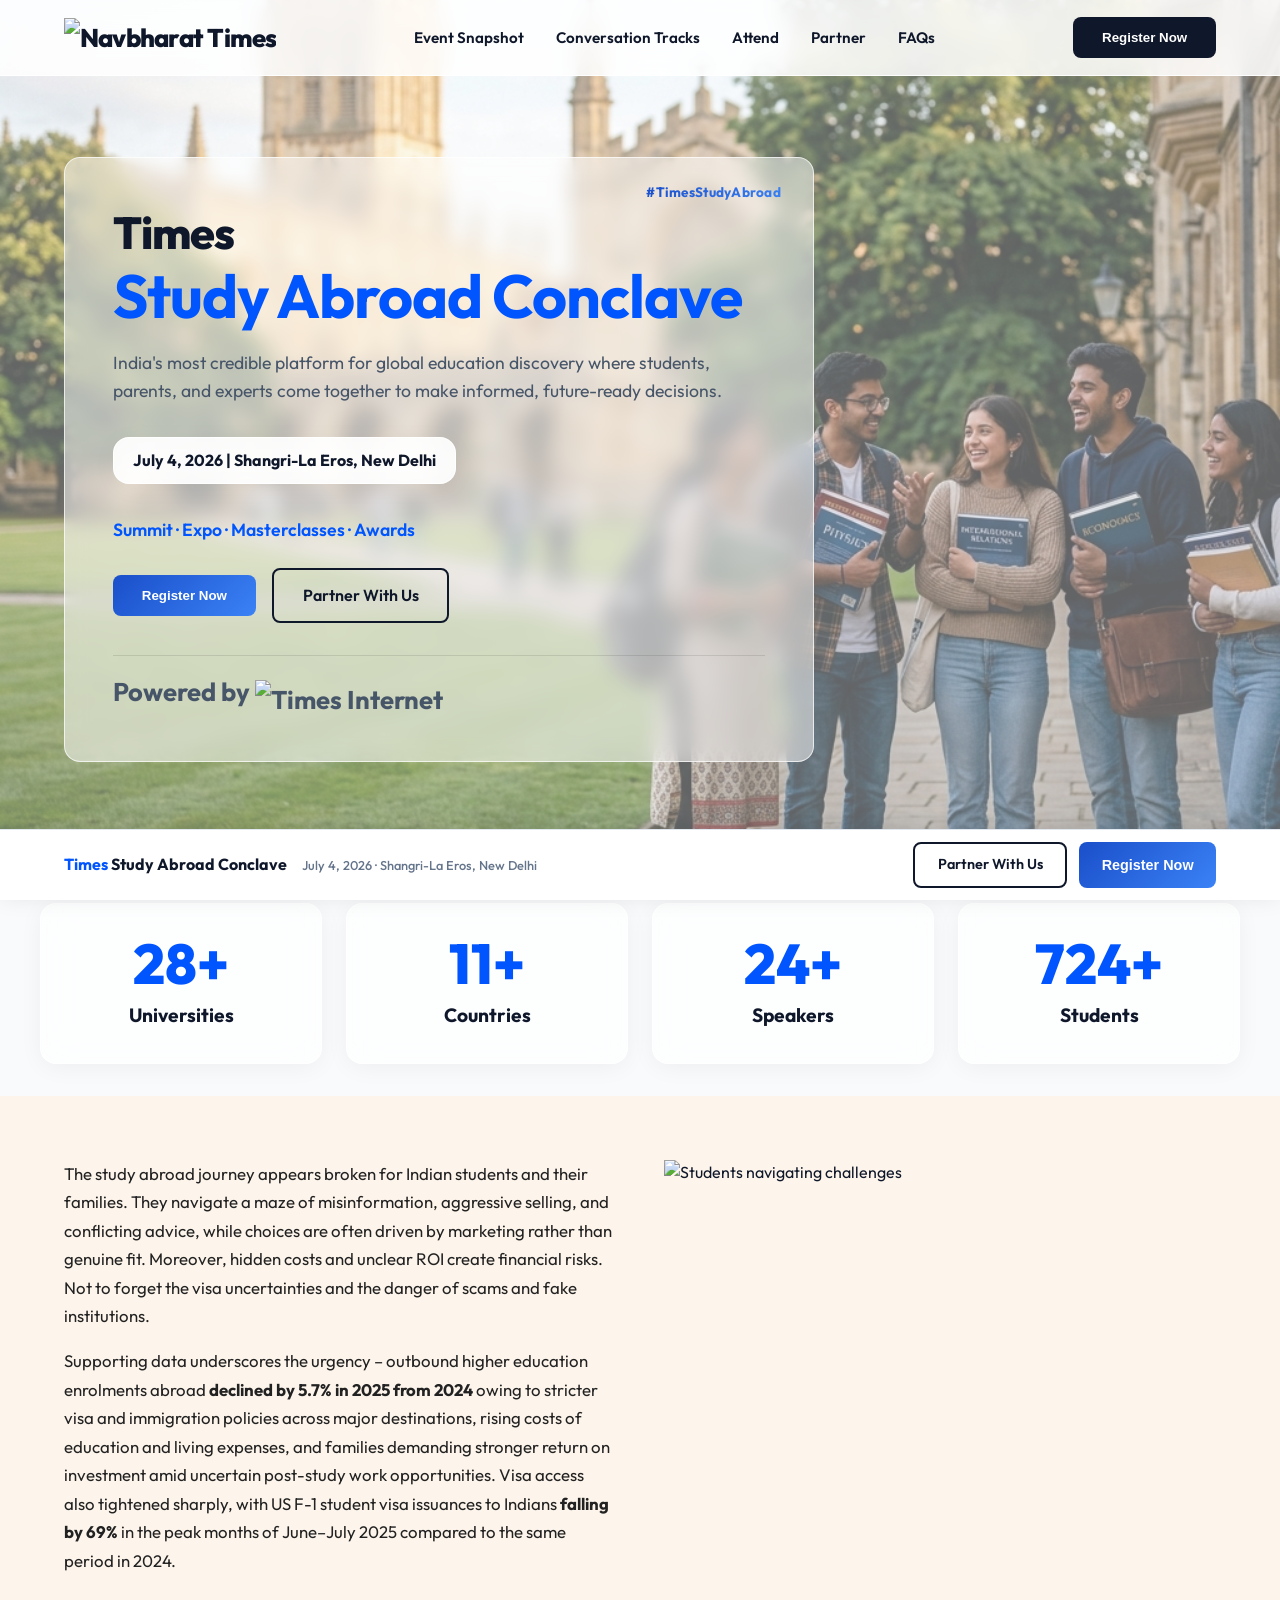
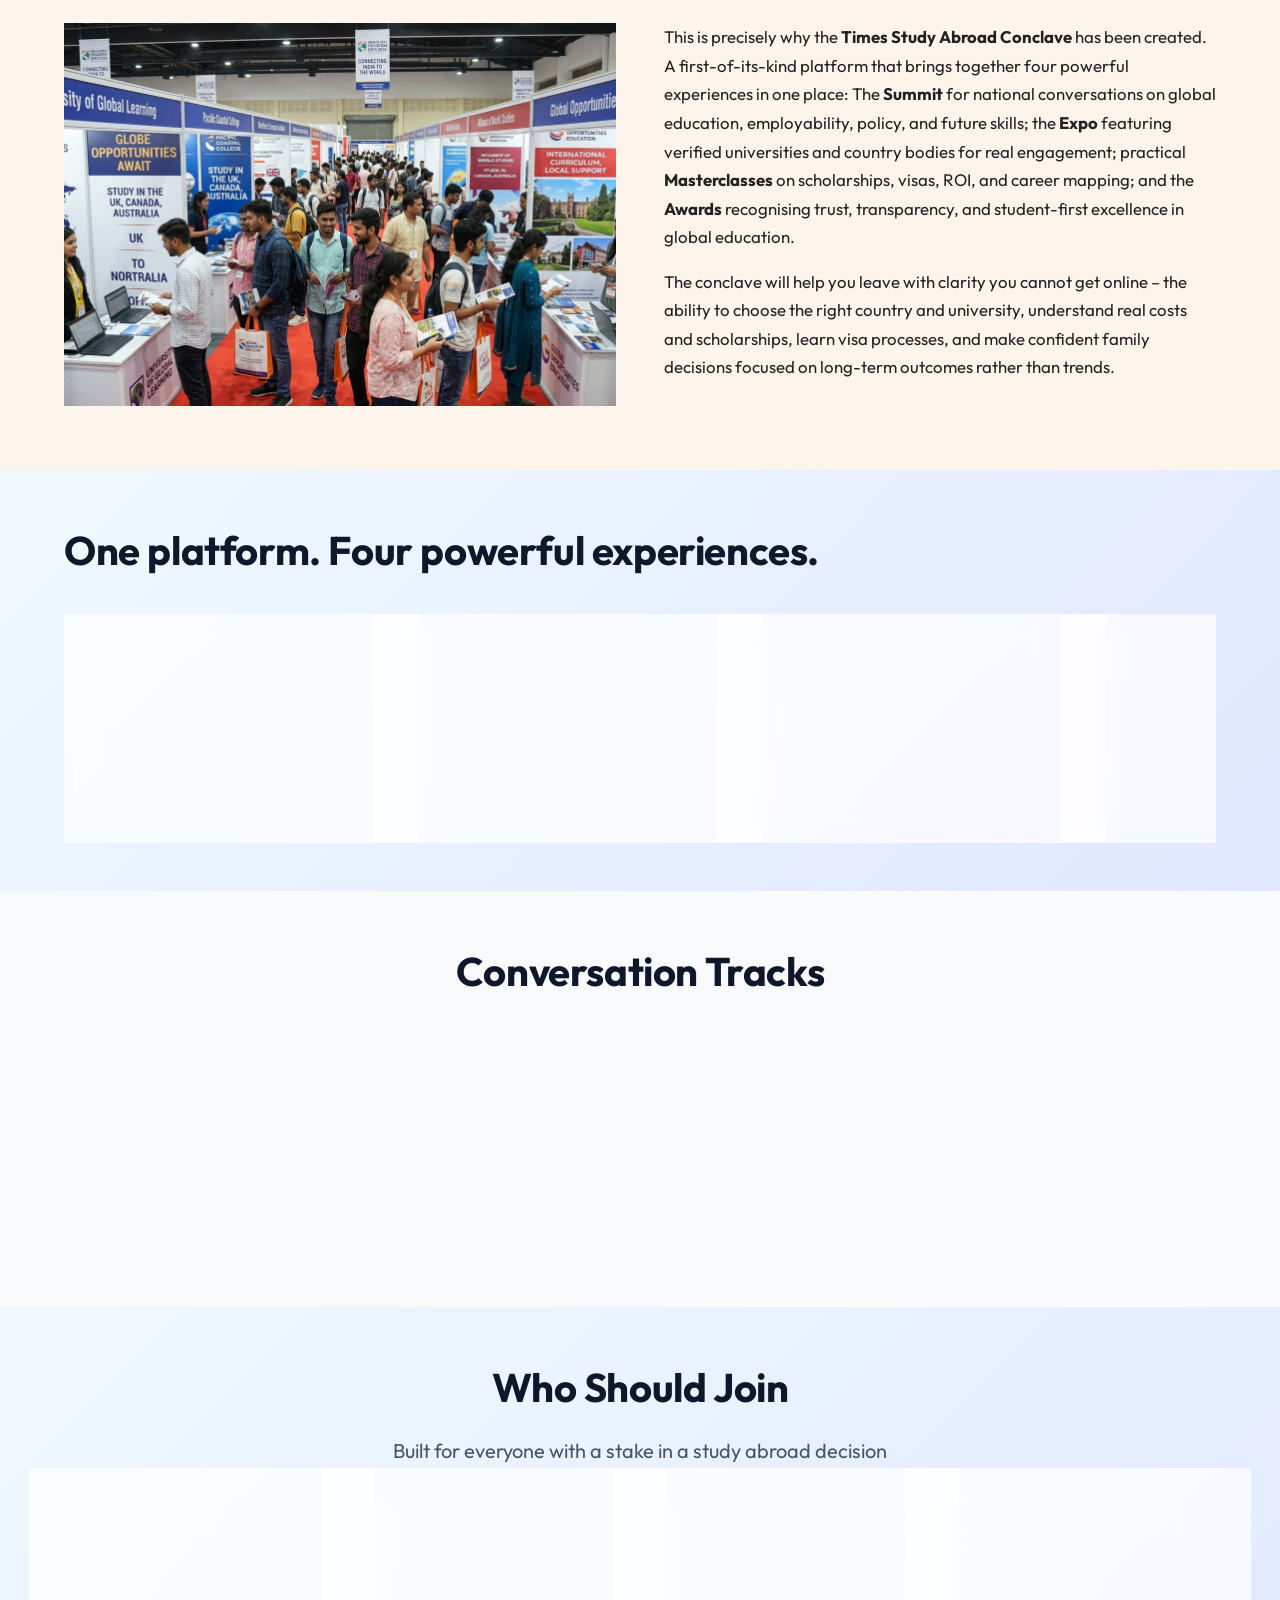
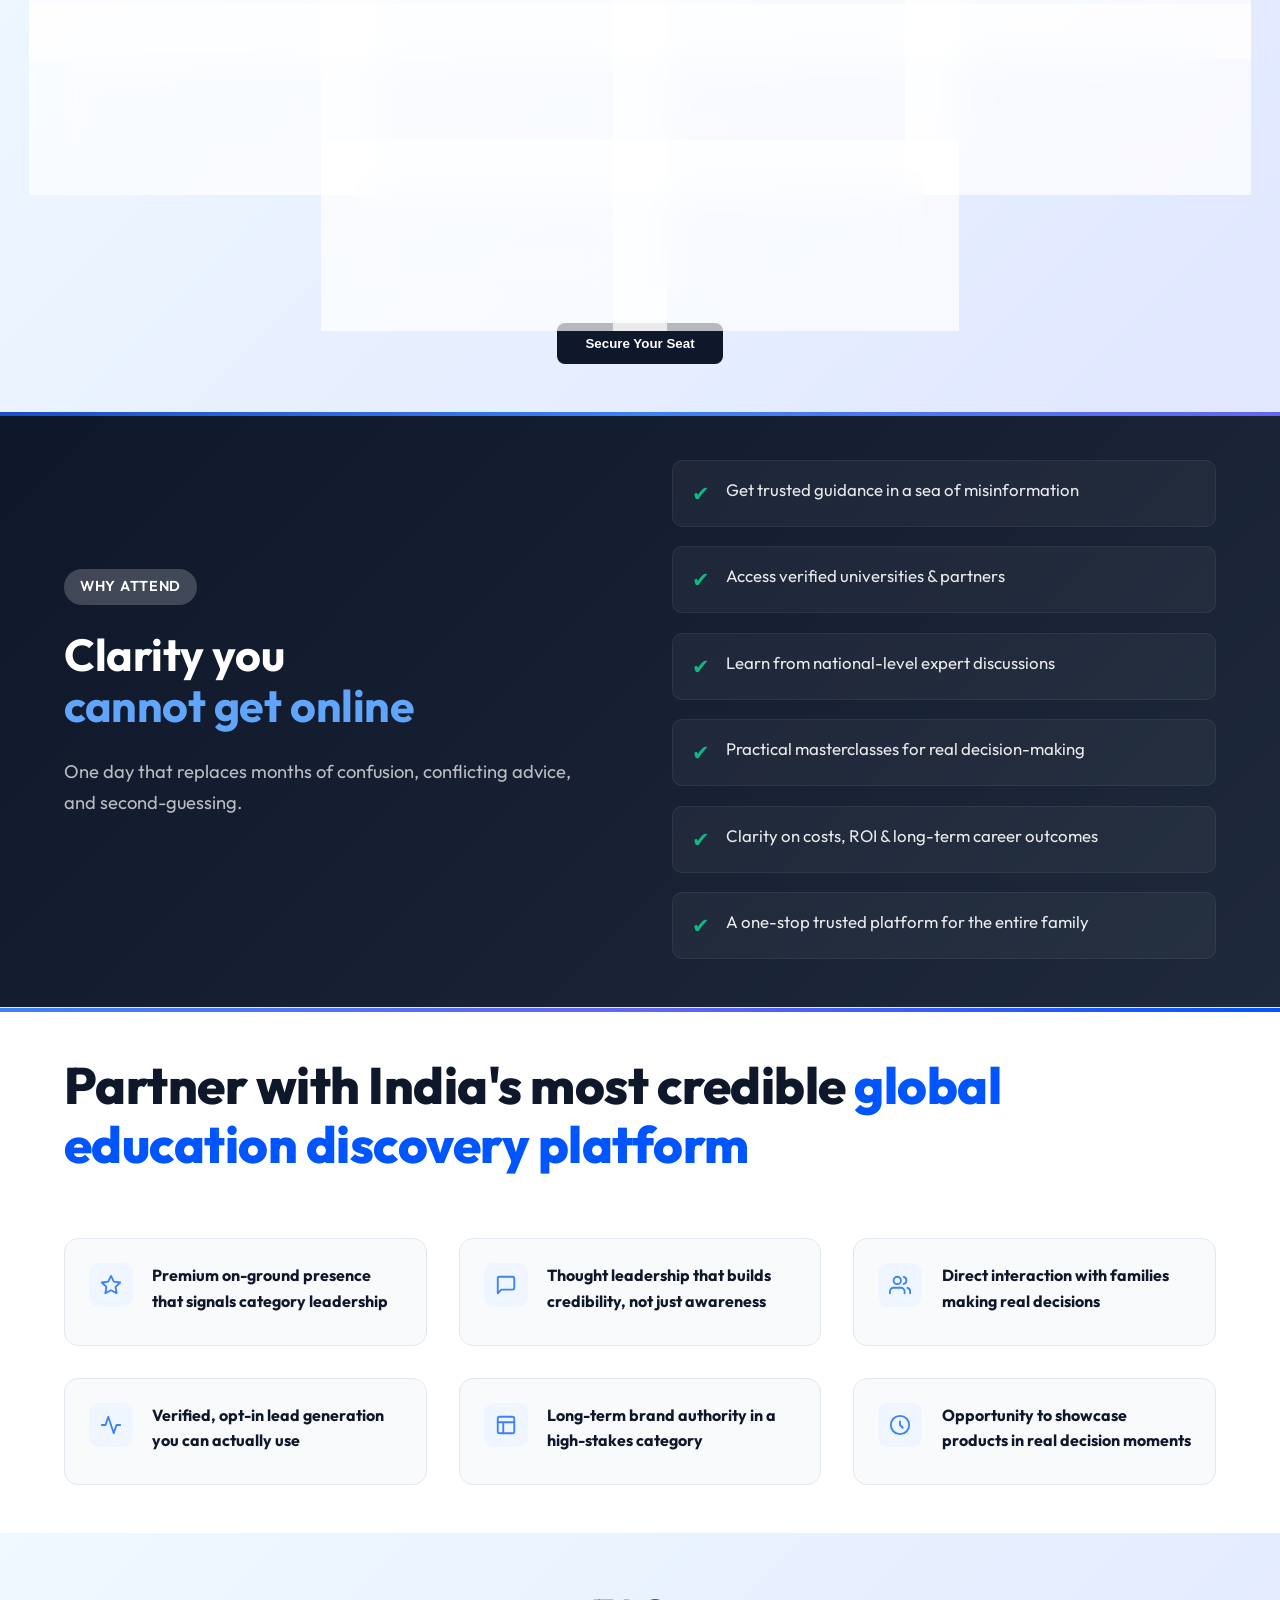
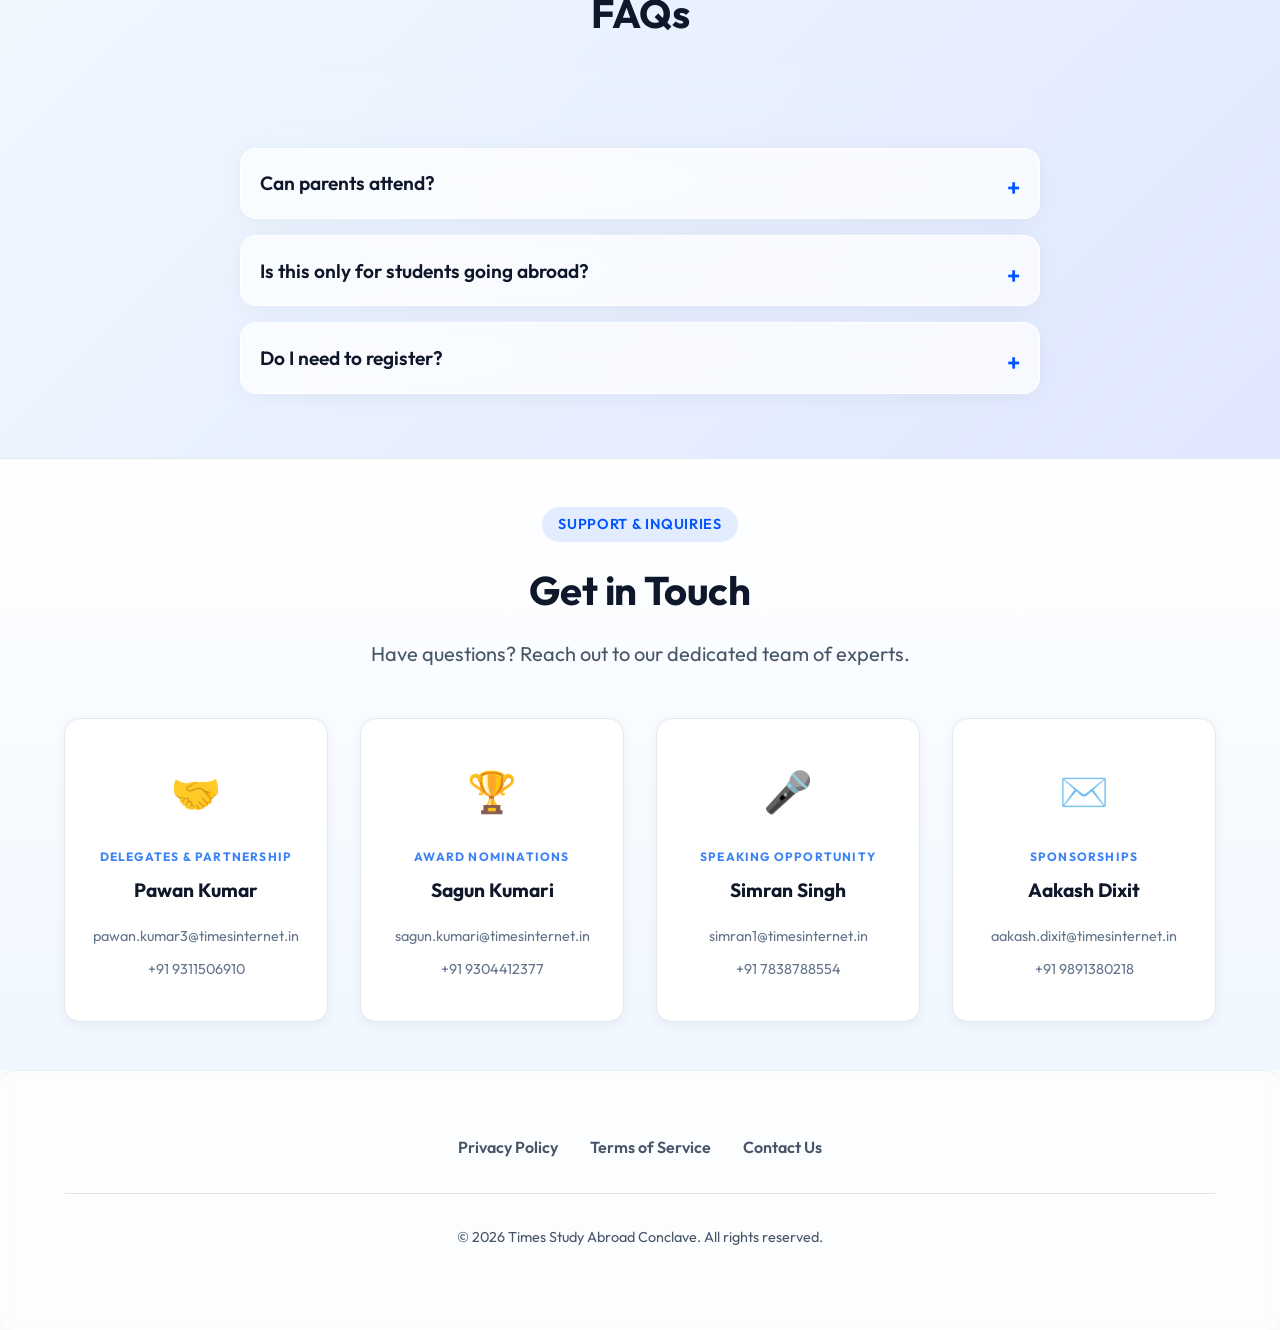
==== commit ccc77499: "Update index.html" ====
--- a/index.html
+++ b/index.html
@@ -622,6 +622,142 @@
         </div>
     </section>
 
+    <!-- Contact Section -->
+    <section id="contact" class="section-padding fade-in-up"
+        style="background: linear-gradient(to bottom, #ffffff, #f0f7ff); border-top: 1px solid #e2e8f0;">
+        <div class="container">
+            <div class="section-header center-text">
+                <span class="badge" style="margin-bottom: 1rem;">Support & Inquiries</span>
+                <h2>Get in Touch</h2>
+                <p class="lead-text">Have questions? Reach out to our dedicated team of experts.</p>
+            </div>
+            <div class="contact-grid">
+                <!-- Delegates & Partnership -->
+                <div class="contact-card">
+                    <div class="contact-icon">🤝</div>
+                    <div class="contact-info">
+                        <span class="contact-role">Delegates & Partnership</span>
+                        <h4 class="contact-name">Pawan Kumar</h4>
+                        <div class="contact-links">
+                            <a href="mailto:pawan.kumar3@timesinternet.in">pawan.kumar3@timesinternet.in</a>
+                            <a href="tel:9311506910">+91 9311506910</a>
+                        </div>
+                    </div>
+                </div>
+                <!-- Award Nominations -->
+                <div class="contact-card">
+                    <div class="contact-icon">🏆</div>
+                    <div class="contact-info">
+                        <span class="contact-role">Award Nominations</span>
+                        <h4 class="contact-name">Sagun Kumari</h4>
+                        <div class="contact-links">
+                            <a href="mailto:sagun.kumari@timesinternet.in">sagun.kumari@timesinternet.in</a>
+                            <a href="tel:9304412377">+91 9304412377</a>
+                        </div>
+                    </div>
+                </div>
+                <!-- Speaking Opportunity -->
+                <div class="contact-card">
+                    <div class="contact-icon">🎤</div>
+                    <div class="contact-info">
+                        <span class="contact-role">Speaking Opportunity</span>
+                        <h4 class="contact-name">Simran Singh</h4>
+                        <div class="contact-links">
+                            <a href="mailto:simran1@timesinternet.in">simran1@timesinternet.in</a>
+                            <a href="tel:7838788554">+91 7838788554</a>
+                        </div>
+                    </div>
+                </div>
+                <!-- General Inquiry -->
+                <div class="contact-card">
+                    <div class="contact-icon">✉️</div>
+                    <div class="contact-info">
+                        <span class="contact-role">Sponsorships</span>
+                        <h4 class="contact-name">Aakash Dixit</h4>
+                        <div class="contact-links">
+                            <a href="mailto:aakash.dixit@timesinternet.in">aakash.dixit@timesinternet.in</a>
+                            <a href="tel:9891380218">+91 9891380218</a>
+                        </div>
+                    </div>
+                </div>
+            </div>
+        </div>
+    </section>
+
+    <style>
+        .contact-grid {
+            display: grid;
+            grid-template-columns: repeat(auto-fit, minmax(260px, 1fr));
+            gap: 2rem;
+            margin-top: 3rem;
+        }
+
+        .contact-card {
+            background: white;
+            border-radius: 16px;
+            padding: 2.5rem 1.5rem;
+            display: flex;
+            flex-direction: column;
+            align-items: center;
+            text-align: center;
+            transition: all 0.3s cubic-bezier(0.4, 0, 0.2, 1);
+            box-shadow: 0 4px 12px rgba(0, 0, 0, 0.05);
+            border: 1px solid #e2e8f0;
+        }
+
+        .contact-card:hover {
+            transform: translateY(-8px);
+            box-shadow: 0 20px 40px rgba(59, 130, 246, 0.15);
+            border-color: #bfdbfe;
+        }
+
+        .contact-icon {
+            font-size: 2.5rem;
+            margin-bottom: 1.5rem;
+        }
+
+        .contact-role {
+            display: block;
+            font-size: 0.75rem;
+            font-weight: 700;
+            color: #3b82f6;
+            text-transform: uppercase;
+            letter-spacing: 0.1em;
+            margin-bottom: 0.5rem;
+        }
+
+        .contact-name {
+            font-size: 1.2rem;
+            font-weight: 700;
+            color: #0f172a;
+            margin-bottom: 1.25rem;
+        }
+
+        .contact-links {
+            display: flex;
+            flex-direction: column;
+            gap: 0.6rem;
+        }
+
+        .contact-links a {
+            font-size: 0.9rem;
+            color: #64748b;
+            text-decoration: none;
+            transition: color 0.2s;
+            word-break: break-all;
+        }
+
+        .contact-links a:hover {
+            color: #3b82f6;
+        }
+
+        @media (max-width: 600px) {
+            .contact-grid {
+                grid-template-columns: 1fr;
+            }
+        }
+    </style>
+
     <!-- Footer -->
     <footer class="footer glass-panel" style="padding-bottom: 80px;">
         <div class="footer-content container" style="justify-content: center;">
@@ -711,7 +847,11 @@
         .track-pill:hover {
             transform: translateY(-2px);
         }
-
+    </style>
+
+
+
+    <style>
         /* Audience Grid */
         .audience-grid {
             display: flex;
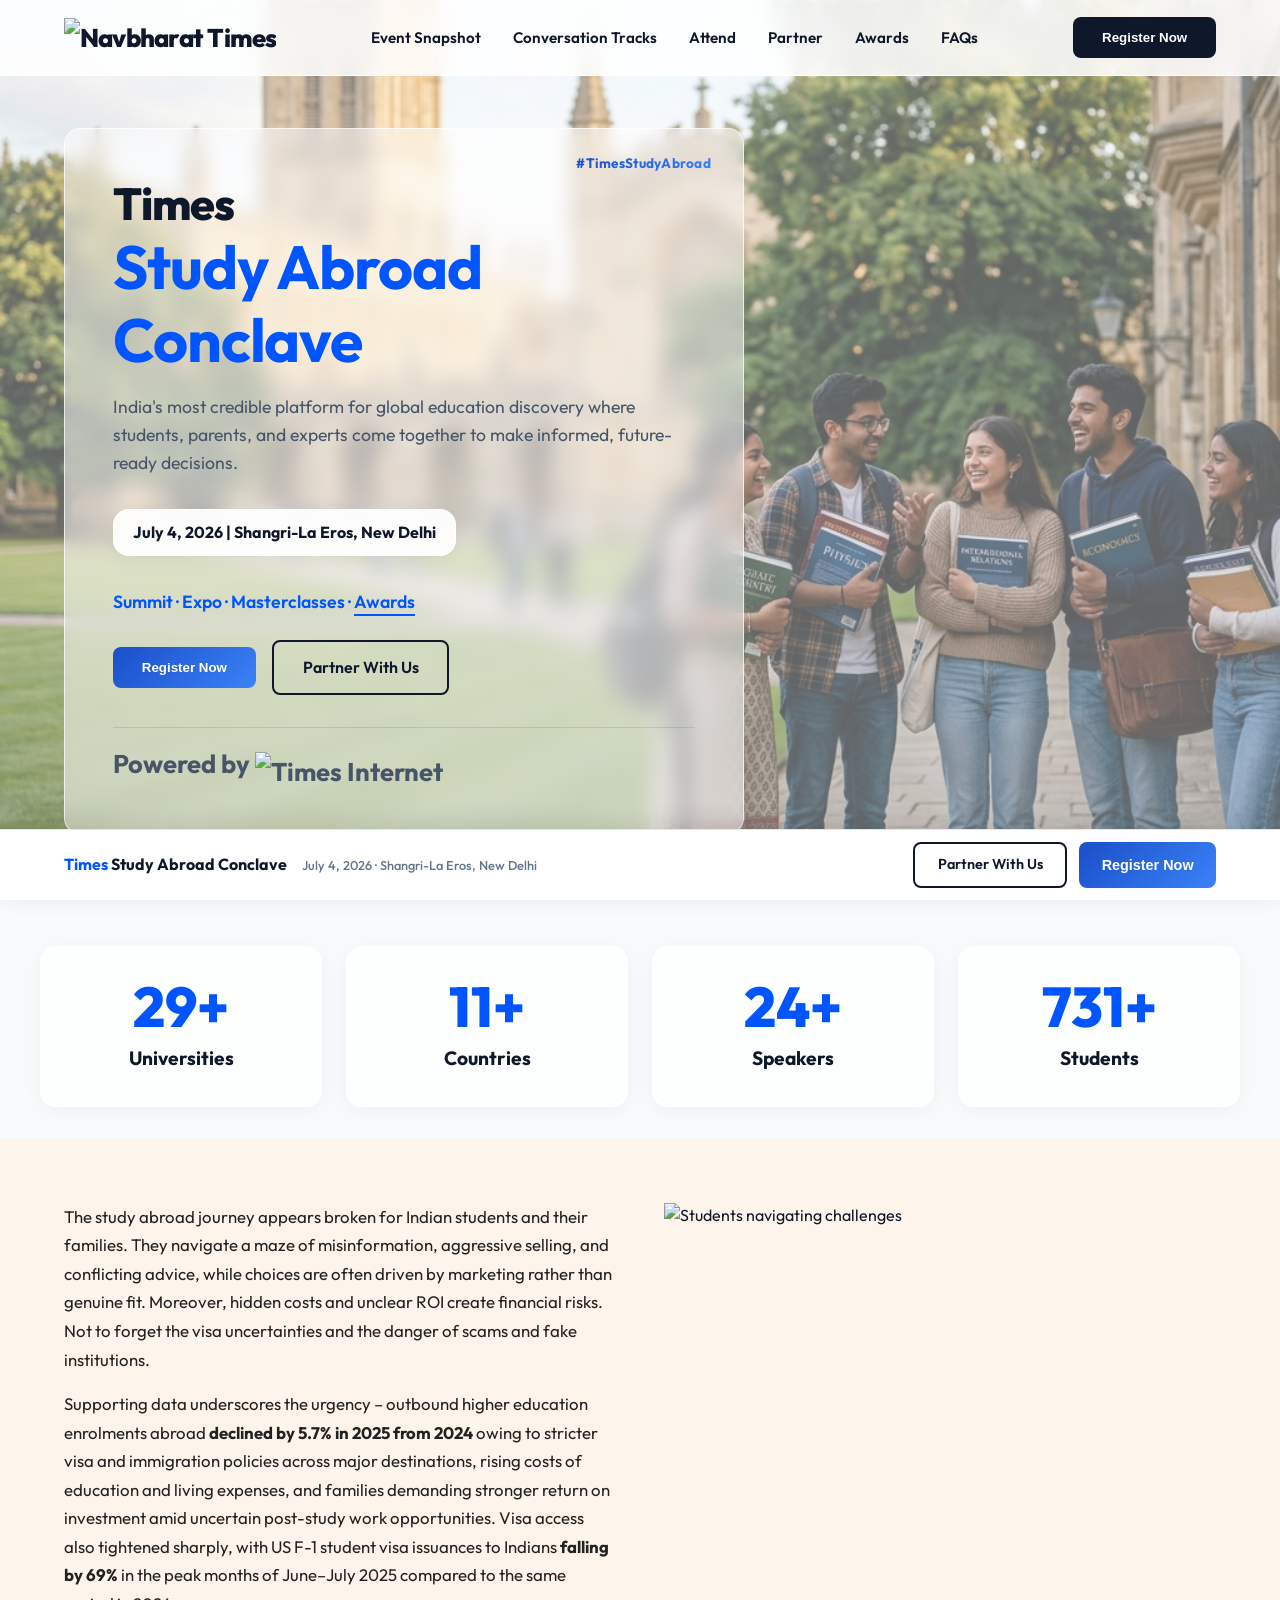
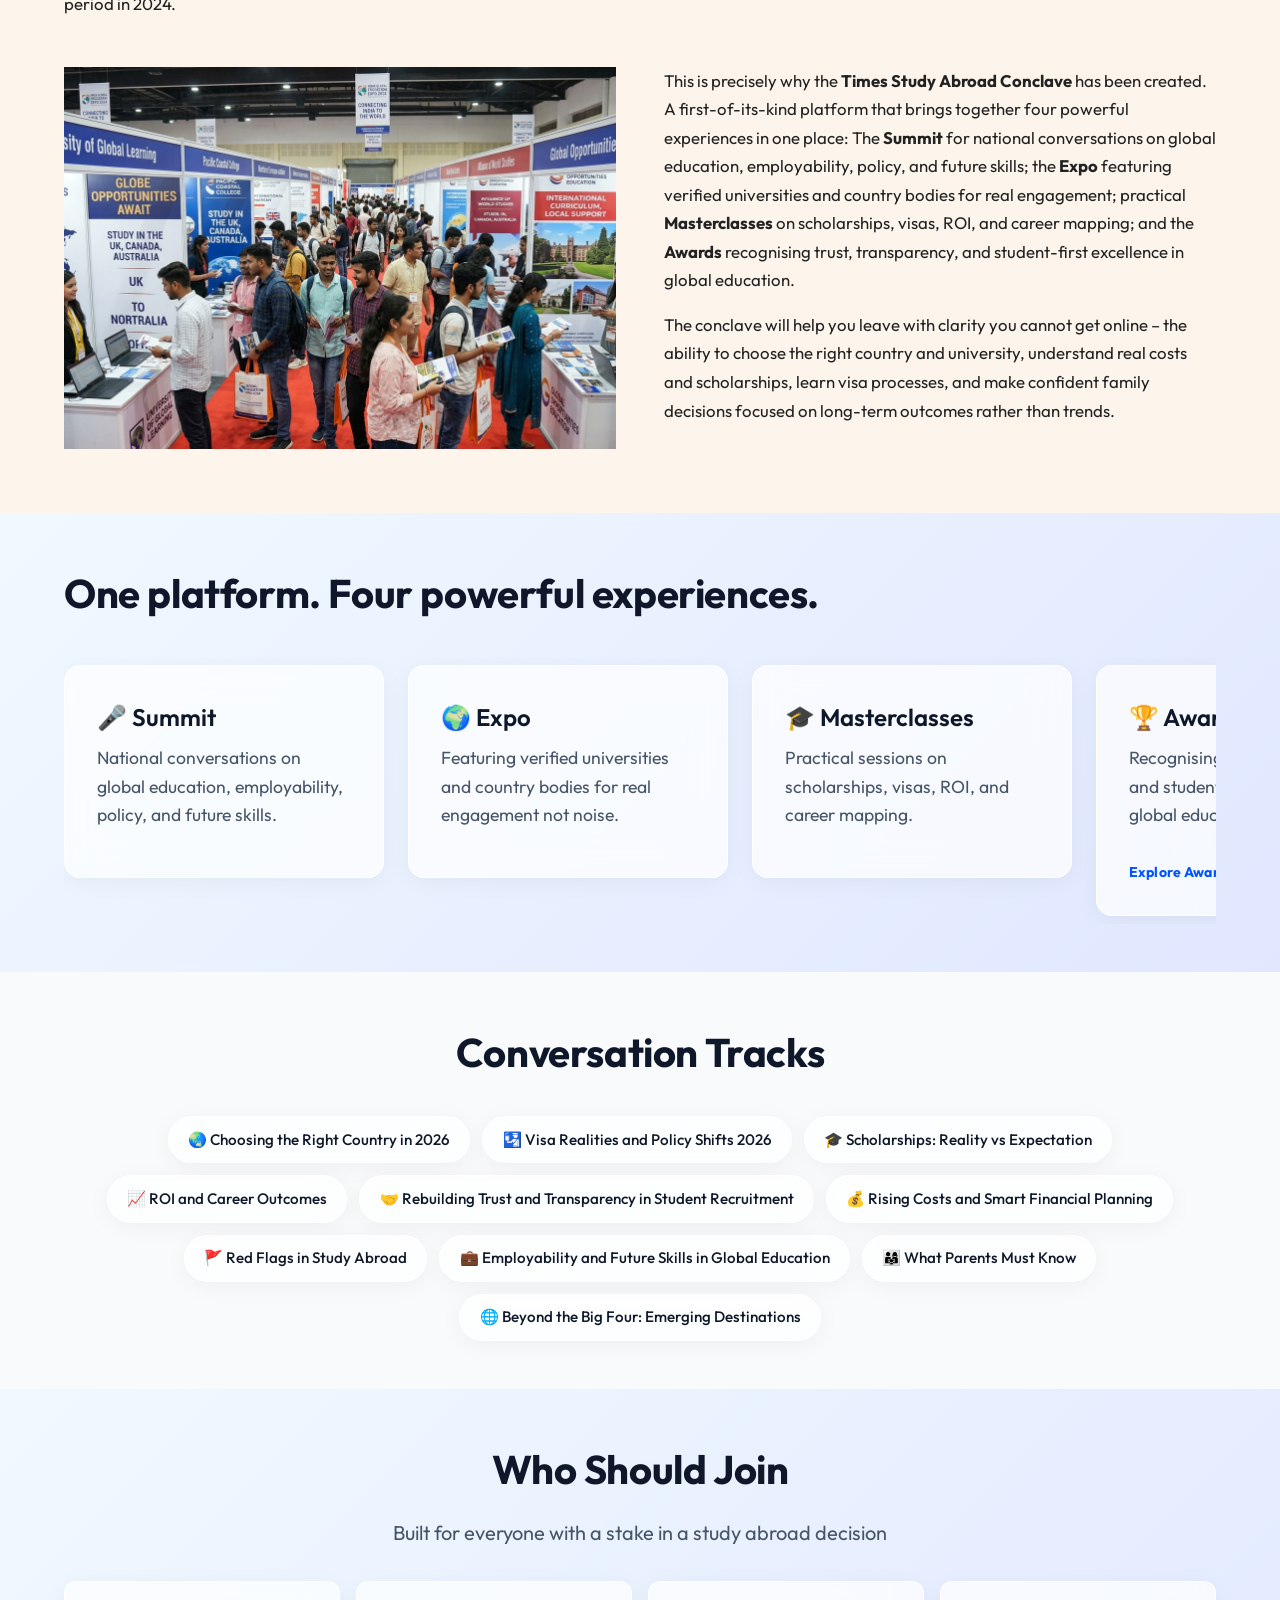
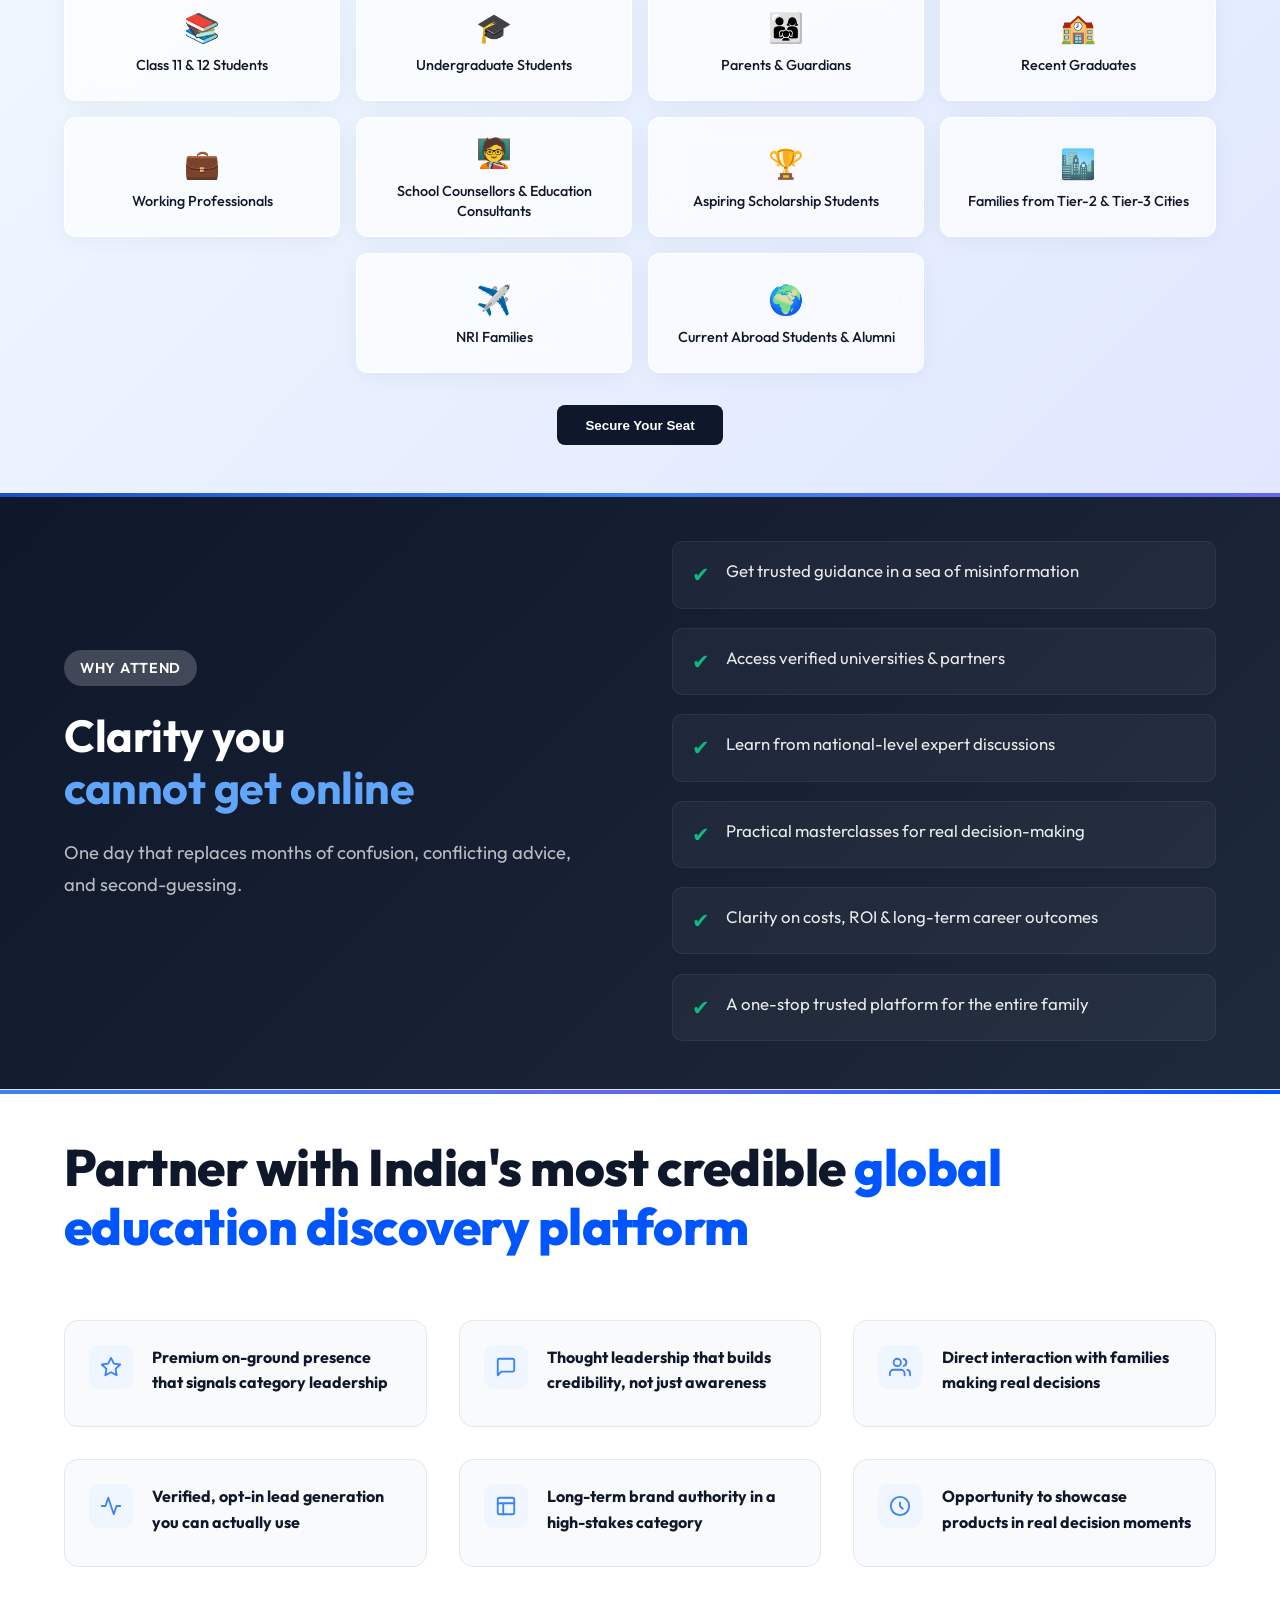
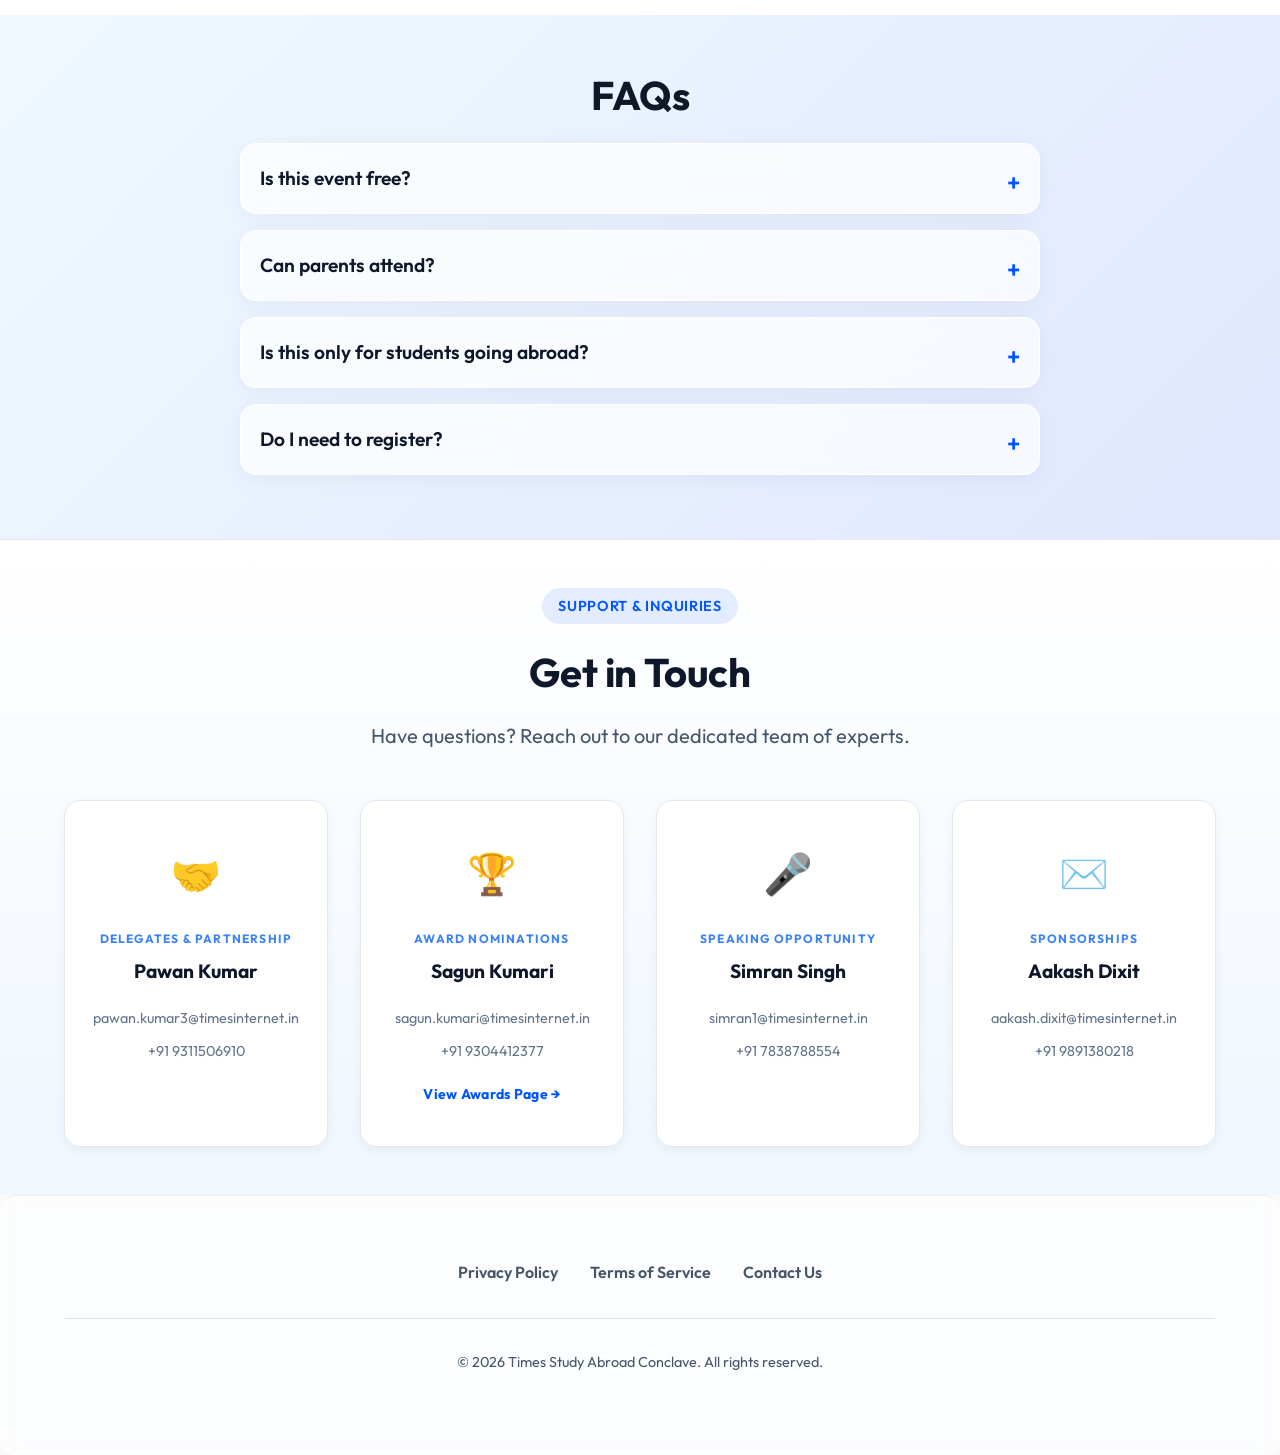
==== commit 7b0853a4: "feat: add Awards landing page and update navigation to include link to awards section" ====
--- a/index.html
+++ b/index.html
@@ -25,6 +25,7 @@
             <li><a href="#tracks">Conversation Tracks</a></li>
             <li><a href="#attendees">Attend</a></li>
             <li><a href="#partners">Partner</a></li>
+            <li><a href="awards.html">Awards</a></li>
             <li><a href="#faq">FAQs</a></li>
         </ul>
         <button onclick="openModal()" class="btn btn-primary nav-cta">Register Now</button>
@@ -64,7 +65,7 @@
                         style="display: inline-block; padding: 0.6rem 1.2rem; background: rgba(255,255,255,0.9); white-space: nowrap;"><strong>July
                             4, 2026 | Shangri-La Eros, New Delhi</strong></span>
                 </div>
-                <div class="supporting-line">Summit · Expo · Masterclasses · Awards</div>
+                <div class="supporting-line">Summit · Expo · Masterclasses · <a href="awards.html" style="color: inherit; text-decoration: none; border-bottom: 2px solid currentColor; padding-bottom: 1px;">Awards</a></div>
                 <div class="cta-group">
                     <button onclick="openModal()" class="btn btn-gradient">Register Now</button>
                     <a href="#experience" class="btn btn-outline"> Partner With Us</a>
@@ -137,7 +138,7 @@
                         conversations on global education, employability, policy, and future skills; the
                         <strong>Expo</strong> featuring verified universities and country bodies for real engagement;
                         practical <strong>Masterclasses</strong> on scholarships, visas, ROI, and career mapping; and
-                        the <strong>Awards</strong> recognising trust, transparency, and student-first excellence in
+                        the <a href="awards.html" style="color: inherit; text-decoration: none;"><strong>Awards</strong></a> recognising trust, transparency, and student-first excellence in
                         global education.
                     </p>
                     <p style="color: #222; font-size: 1.05rem; line-height: 1.7; margin-bottom: 1.5rem;">The conclave
@@ -189,6 +190,7 @@
                 <div class="bento-item glass-card editorial-card marquee-card">
                     <h3>🏆 Awards</h3>
                     <p>Recognising trust, transparency, and student-first excellence in global education.</p>
+                    <a href="awards.html" style="margin-top: auto; padding-top: 1rem; font-size: 0.88rem; font-weight: 700; color: var(--primary-color); text-decoration: none; display: inline-block; letter-spacing: 0.01em;">Explore Awards →</a>
                 </div>
                 <!-- Duplicated for seamless loop -->
                 <div class="bento-item glass-card editorial-card marquee-card">
@@ -206,6 +208,7 @@
                 <div class="bento-item glass-card editorial-card marquee-card">
                     <h3>🏆 Awards</h3>
                     <p>Recognising trust, transparency, and student-first excellence in global education.</p>
+                    <a href="awards.html" style="margin-top: auto; padding-top: 1rem; font-size: 0.88rem; font-weight: 700; color: var(--primary-color); text-decoration: none; display: inline-block; letter-spacing: 0.01em;">Explore Awards →</a>
                 </div>
             </div>
         </div>
@@ -654,6 +657,7 @@
                             <a href="mailto:sagun.kumari@timesinternet.in">sagun.kumari@timesinternet.in</a>
                             <a href="tel:9304412377">+91 9304412377</a>
                         </div>
+                        <a href="awards.html" style="display: inline-block; margin-top: 1.25rem; font-size: 0.88rem; font-weight: 700; color: var(--primary-color); text-decoration: none; letter-spacing: 0.02em;">View Awards Page →</a>
                     </div>
                 </div>
                 <!-- Speaking Opportunity -->
@@ -883,6 +887,175 @@
         }
     </style>
 
+    <style>
+        /* =============================================
+           INDEX — RESPONSIVE (5 BREAKPOINTS)
+           ============================================= */
+
+        /* 1280px — Large tablets / small desktops */
+        @media (max-width: 1280px) {
+            .editorial-theme {
+                max-width: 680px;
+            }
+        }
+
+        /* 1024px — Tablets landscape */
+        @media (max-width: 1024px) {
+            .editorial-theme {
+                max-width: 90%;
+                padding: 2.5rem;
+            }
+
+            /* Contact grid: 2 cols on tablet, overriding auto-fit behavior */
+            .contact-grid {
+                grid-template-columns: repeat(2, 1fr) !important;
+            }
+        }
+
+        /* 768px — Tablets portrait */
+        @media (max-width: 768px) {
+            /* Hero */
+            .hero {
+                padding: 7rem 5% 3rem;
+                min-height: auto;
+            }
+
+            .editorial-theme {
+                padding: 2rem;
+                max-width: 100%;
+            }
+
+            /* Inline span font sizes won't respond to h1 rule — override directly */
+            #hero h1 span:first-child {
+                font-size: 2rem !important;
+            }
+
+            #hero h1 span:last-child {
+                font-size: 2.8rem !important;
+            }
+
+            /* Reduce vertical gap when grid-two stacks to 1 col */
+            .grid-two {
+                gap: 2rem !important;
+            }
+
+            /* Contact grid: 2 cols */
+            .contact-grid {
+                grid-template-columns: repeat(2, 1fr) !important;
+            }
+
+            /* Registration modal */
+            #register-modal > div {
+                padding: 2rem 1.5rem !important;
+                margin: 0.5rem !important;
+            }
+
+            /* Sticky footer: hide verbose event date on small tablets */
+            #sticky-footer > div:first-child > span:last-child {
+                display: none;
+            }
+        }
+
+        /* 480px — Phones */
+        @media (max-width: 480px) {
+            /* Hero */
+            .hero {
+                padding: 6rem 4% 3rem;
+            }
+
+            .editorial-theme {
+                padding: 1.5rem;
+            }
+
+            #hero h1 span:first-child {
+                font-size: 1.7rem !important;
+            }
+
+            #hero h1 span:last-child {
+                font-size: 2.3rem !important;
+            }
+
+            /* Hide hashtag badge — too tight in corner on phones */
+            .nav-hashtag {
+                display: none;
+            }
+
+            /* Contact grid: 1 col */
+            .contact-grid {
+                grid-template-columns: 1fr !important;
+            }
+
+            /* Contact cards: tighter padding */
+            .contact-card {
+                padding: 2rem 1.25rem;
+            }
+
+            /* Exit popup: tighter padding */
+            .popup-content {
+                padding: 2rem 1.5rem;
+            }
+
+            /* Registration modal: compact */
+            #register-modal > div {
+                padding: 1.5rem !important;
+                border-radius: 14px !important;
+            }
+
+            /* Sticky footer: expand both buttons to fill row */
+            #sticky-footer {
+                padding: 0.65rem 4% !important;
+            }
+
+            #sticky-footer > div:last-child {
+                width: 100%;
+                flex-shrink: 1 !important;
+            }
+
+            #sticky-footer > div:last-child a,
+            #sticky-footer > div:last-child button {
+                flex: 1;
+                text-align: center;
+                padding: 0.55rem 0.75rem !important;
+                font-size: 0.82rem !important;
+            }
+        }
+
+        /* 360px — Small phones */
+        @media (max-width: 360px) {
+            .hero {
+                padding: 5.5rem 4% 2.5rem;
+            }
+
+            #hero h1 span:first-child {
+                font-size: 1.5rem !important;
+            }
+
+            #hero h1 span:last-child {
+                font-size: 2rem !important;
+            }
+
+            /* Full-width audience cards on smallest screens */
+            .audience-card {
+                width: 100% !important;
+                min-width: unset;
+            }
+
+            /* Tighter contact cards */
+            .contact-card {
+                padding: 1.5rem 1rem;
+            }
+
+            .contact-name {
+                font-size: 1.05rem;
+            }
+
+            /* Event snapshot section */
+            #event-snapshot {
+                padding: 2rem 4%;
+            }
+        }
+    </style>
+
 </body>
 
 </html>
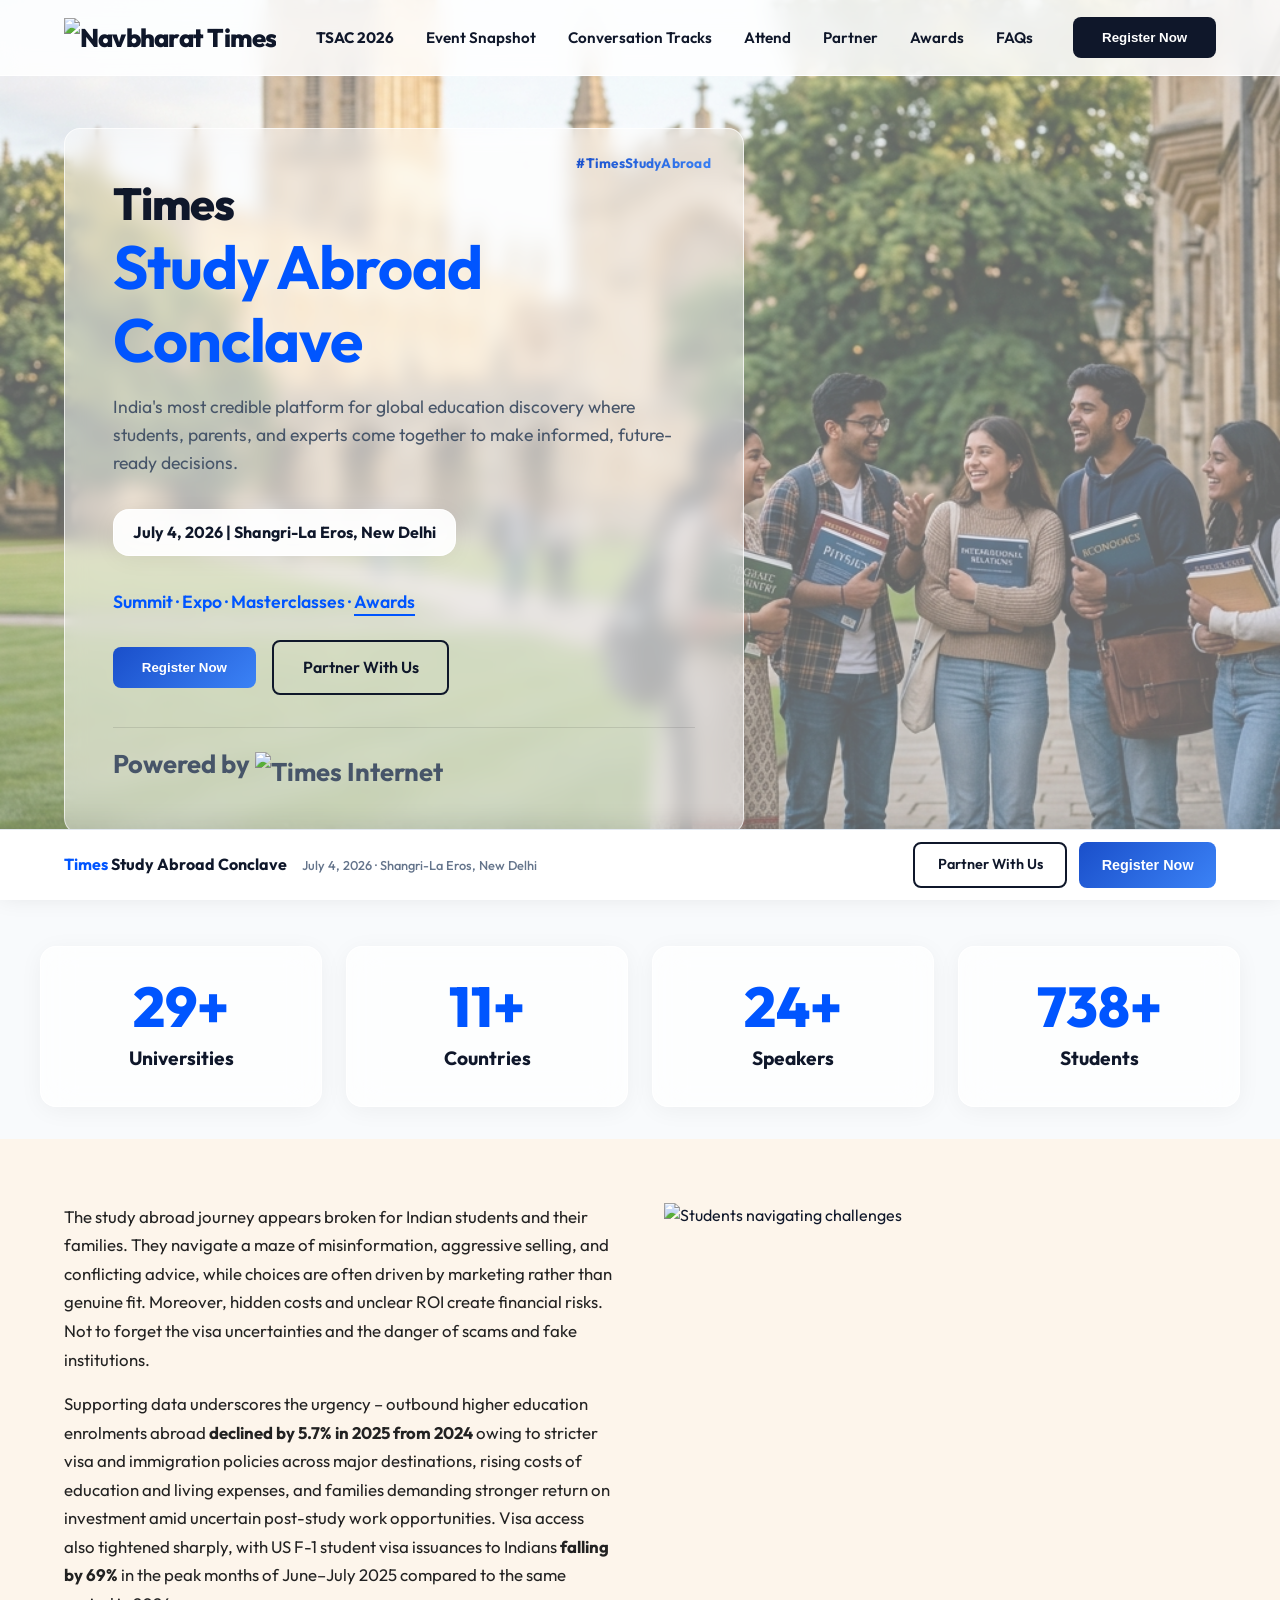
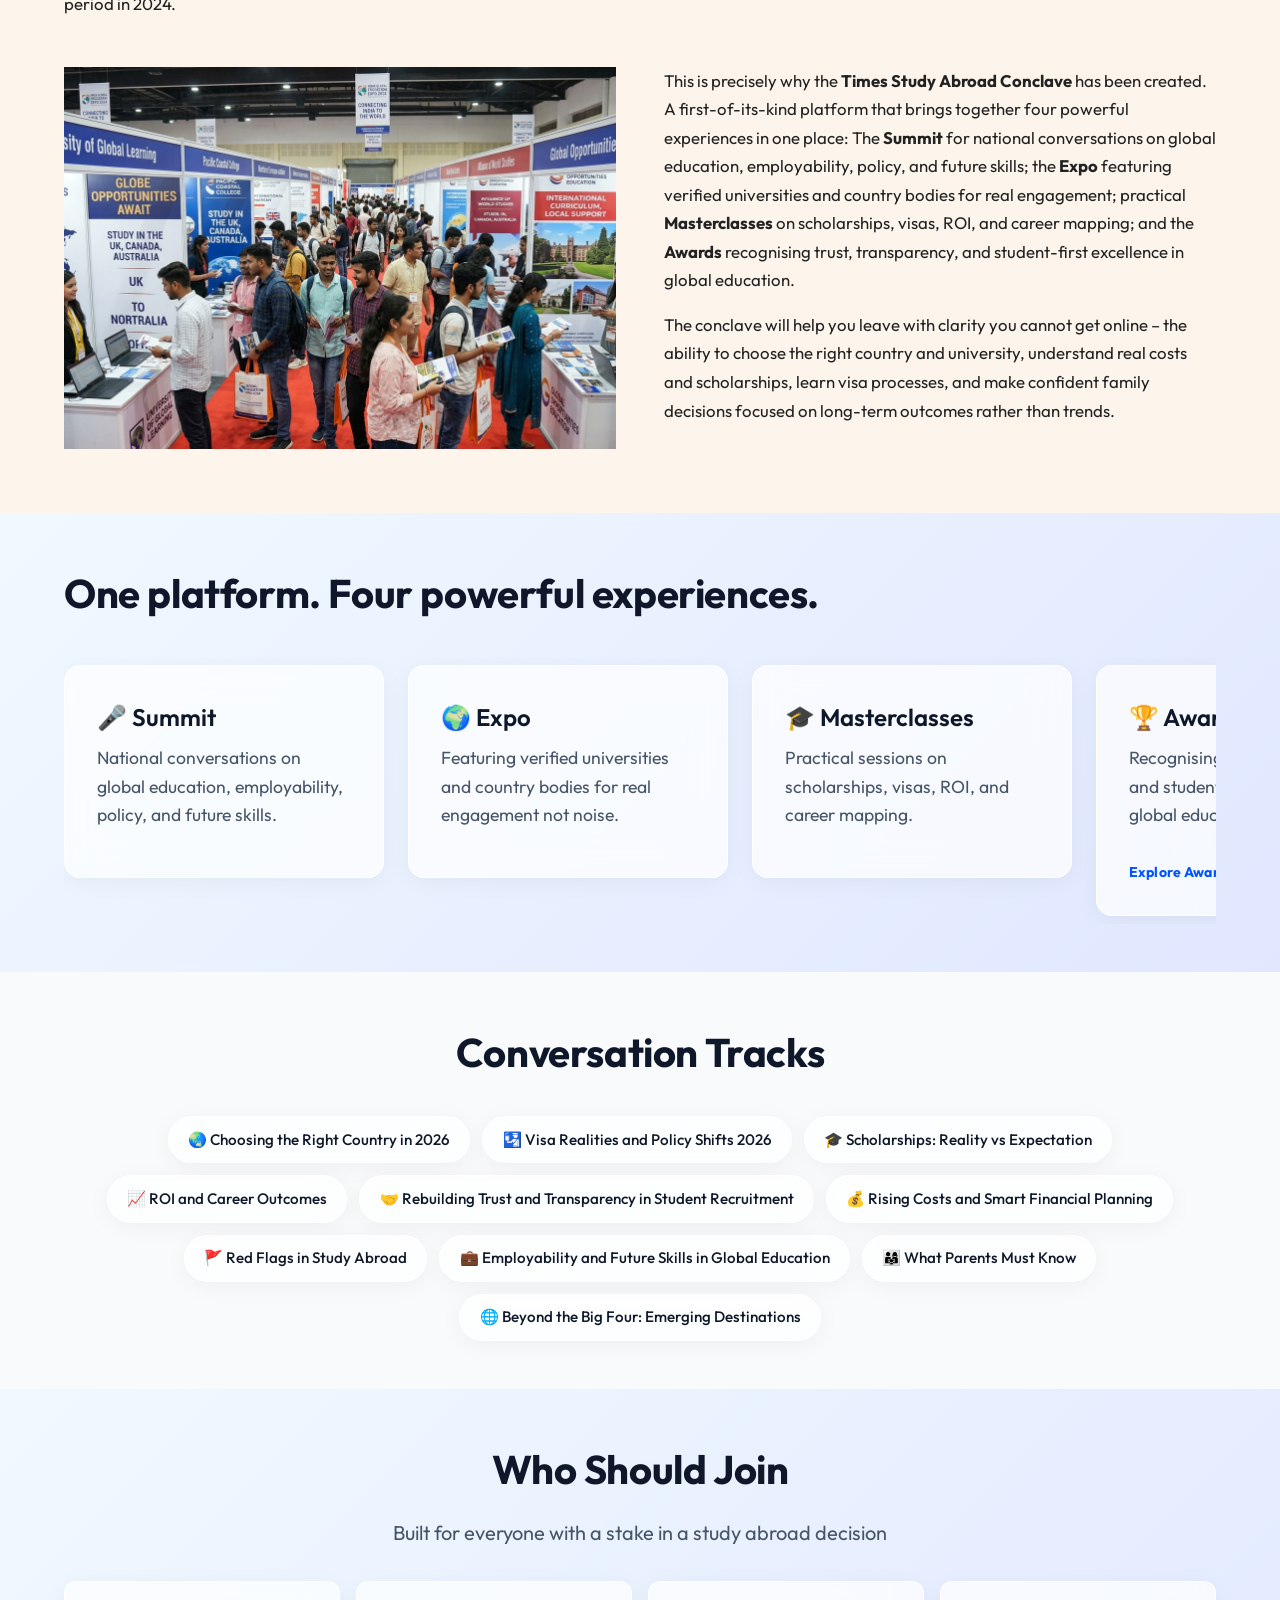
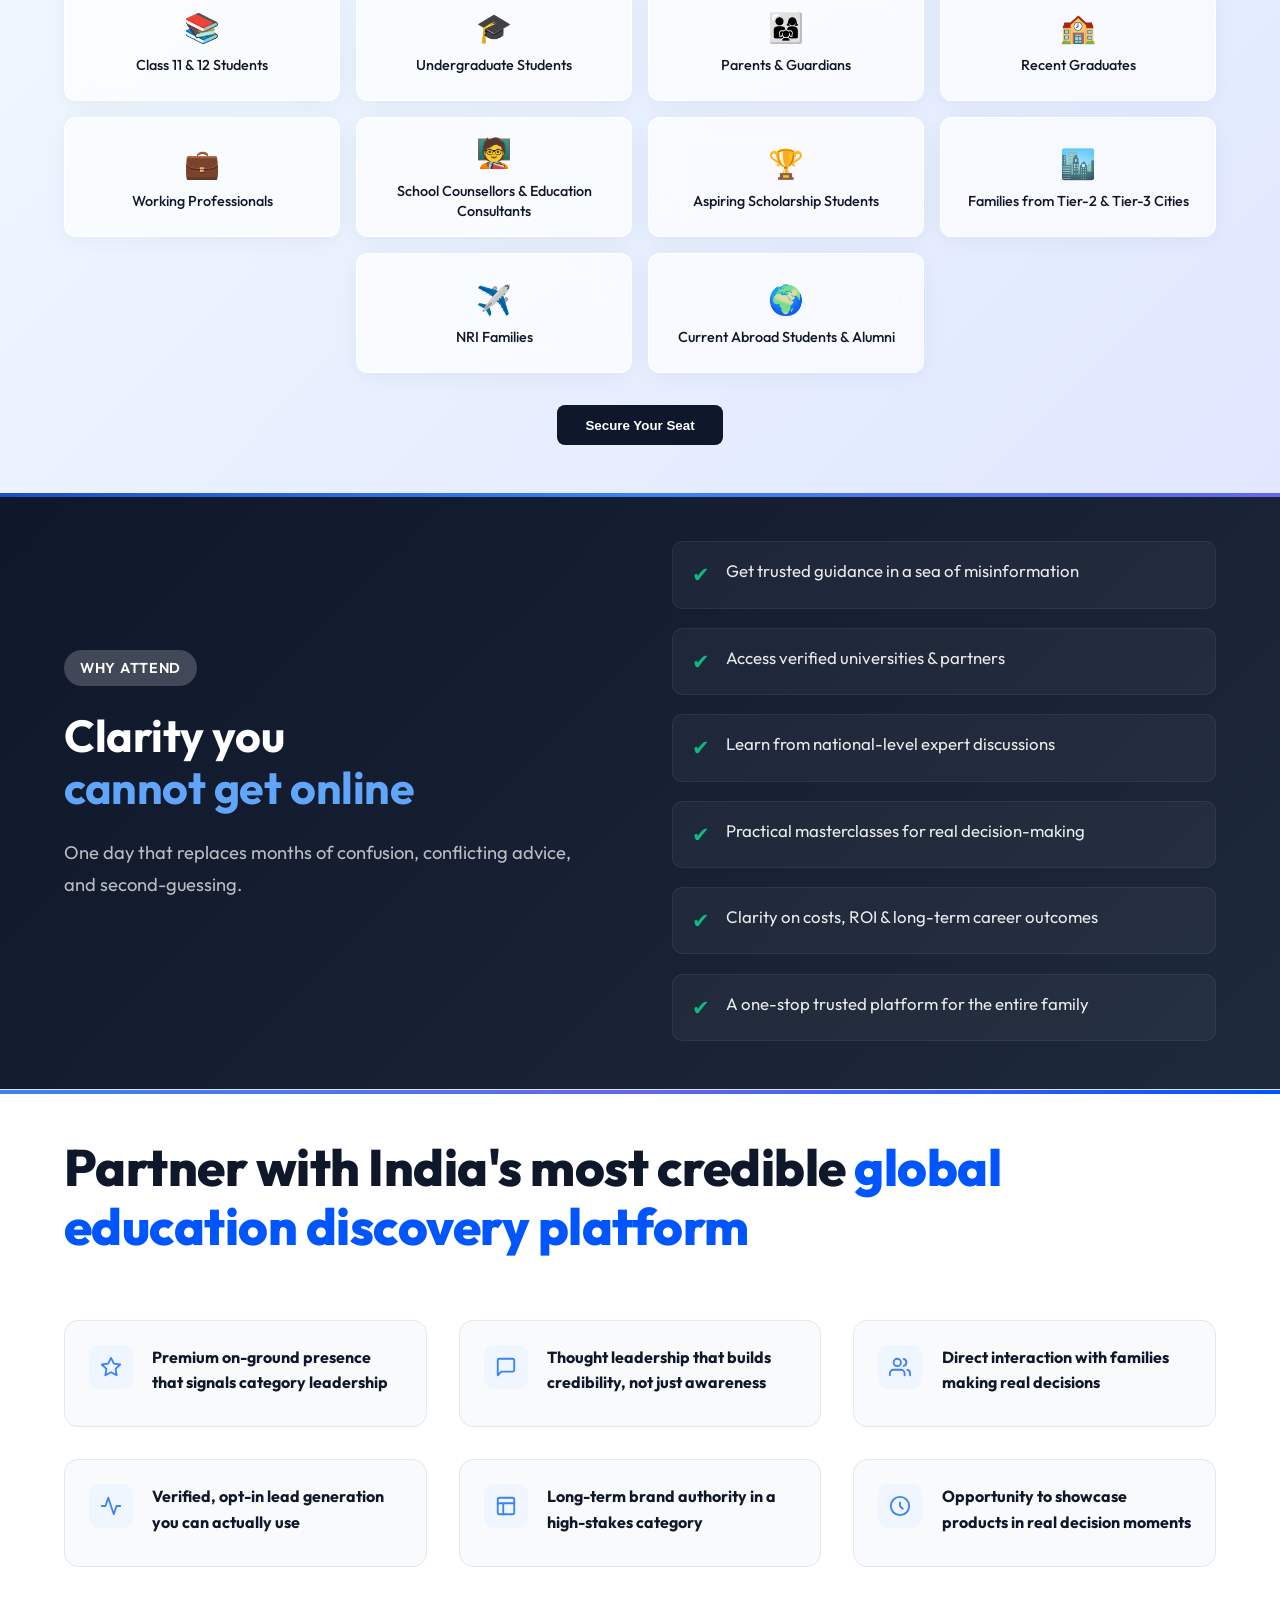
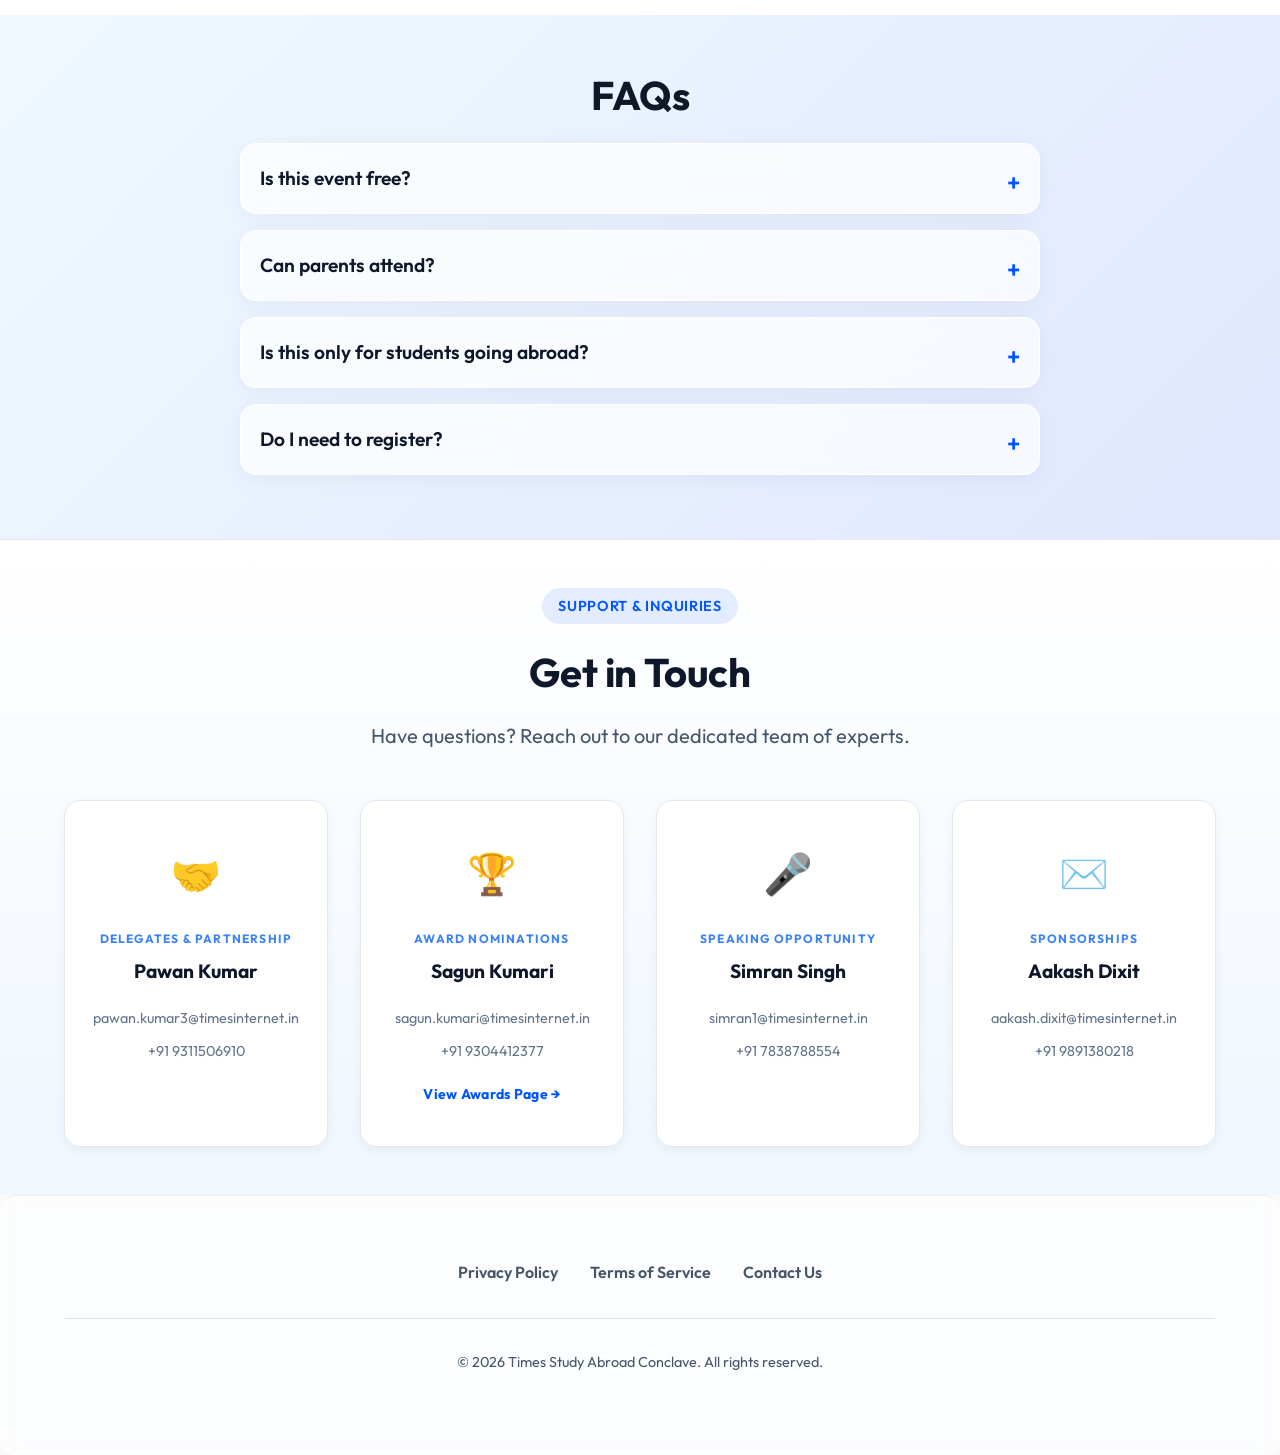
==== commit 3ed79c3f: "feat: add editorial choice awards, extract awards.css, fix mobile nav JS bug, add TSAC 2026 nav item" ====
--- a/index.html
+++ b/index.html
@@ -21,6 +21,7 @@
                 alt="Navbharat Times" style="max-height: 45px; vertical-align: middle;"></div>
 
         <ul class="nav-links">
+            <li><a href="#" style="font-weight: 700;">TSAC 2026</a></li>
             <li><a href="#event-snapshot">Event Snapshot</a></li>
             <li><a href="#tracks">Conversation Tracks</a></li>
             <li><a href="#attendees">Attend</a></li>
--- a/styles.css
+++ b/styles.css
@@ -446,3 +446,1156 @@
     .section-padding { padding: 2rem 5%; }
     .audience-card { width: calc(50% - 0.5rem); }
 }
+
+
+/* =============================================
+   AWARDS PAGE
+   ============================================= */
+
+        /* Nav CTA group */
+        .nav-cta-group {
+            display: flex;
+            gap: 0.6rem;
+            align-items: center;
+        }
+
+        /* Hamburger button — hidden on desktop */
+        .hamburger {
+            display: none;
+            flex-direction: column;
+            justify-content: center;
+            gap: 5px;
+            width: 36px;
+            height: 36px;
+            padding: 6px;
+            background: none;
+            border: none;
+            cursor: pointer;
+            z-index: 1001;
+        }
+
+        .hamburger span {
+            display: block;
+            width: 100%;
+            height: 2.5px;
+            background: var(--text-dark);
+            border-radius: 2px;
+            transition: all 0.3s ease;
+            transform-origin: center;
+        }
+
+        .hamburger.open span:nth-child(1) {
+            transform: translateY(7.5px) rotate(45deg);
+        }
+        .hamburger.open span:nth-child(2) {
+            opacity: 0;
+        }
+        .hamburger.open span:nth-child(3) {
+            transform: translateY(-7.5px) rotate(-45deg);
+        }
+
+        /* Mobile nav drawer — hidden by default */
+        .mobile-nav-drawer {
+            position: fixed;
+            top: 70px;
+            left: 0;
+            right: 0;
+            z-index: 998;
+            background: rgba(255, 255, 255, 0.97);
+            backdrop-filter: blur(12px);
+            -webkit-backdrop-filter: blur(12px);
+            border-bottom: 1px solid #e2e8f0;
+            box-shadow: 0 8px 30px rgba(0, 0, 0, 0.1);
+            padding: 1rem 5% 1.5rem;
+            display: none;
+            flex-direction: column;
+            gap: 0.25rem;
+        }
+
+        .mobile-nav-drawer.open {
+            display: flex;
+        }
+
+        .mobile-nav-drawer a {
+            display: block;
+            padding: 0.7rem 0.5rem;
+            font-size: 1rem;
+            font-weight: 600;
+            color: var(--text-dark);
+            text-decoration: none;
+            border-radius: 8px;
+            transition: background 0.2s;
+        }
+
+        .mobile-nav-drawer a:hover {
+            background: #f1f5f9;
+        }
+
+        .mobile-nav-drawer a.btn {
+            color: white;
+            padding: 0.75rem;
+        }
+
+        /* Hero */
+        .awards-hero {
+            background: #0a0f1e;
+            min-height: 92vh;
+            display: flex;
+            align-items: center;
+            justify-content: center;
+            text-align: center;
+            padding: 9rem 5% 5rem;
+            position: relative;
+            overflow: hidden;
+        }
+
+        /* Dot-grid texture overlay */
+        .awards-hero::before {
+            content: '';
+            position: absolute;
+            inset: 0;
+            background-image: radial-gradient(circle, rgba(255, 255, 255, 0.04) 1px, transparent 1px);
+            background-size: 36px 36px;
+            pointer-events: none;
+            z-index: 0;
+        }
+
+        .awards-hero-accent-bar {
+            position: absolute;
+            top: 0;
+            left: 0;
+            width: 100%;
+            height: 4px;
+            background: linear-gradient(90deg, #d97706, #fbbf24, #d97706);
+            z-index: 2;
+        }
+
+        /* Pulsing amber glow orbs */
+        .hero-glow-orb {
+            position: absolute;
+            border-radius: 50%;
+            pointer-events: none;
+            z-index: 0;
+        }
+
+        .hero-glow-orb--1 {
+            width: 640px;
+            height: 640px;
+            top: 50%;
+            left: 50%;
+            transform: translate(-50%, -50%);
+            background: radial-gradient(ellipse, rgba(245, 158, 11, 0.13) 0%, rgba(251, 191, 36, 0.06) 40%, transparent 70%);
+            animation: ambientPulse 5s ease-in-out infinite alternate;
+        }
+
+        .hero-glow-orb--2 {
+            width: 960px;
+            height: 960px;
+            top: 50%;
+            left: 50%;
+            transform: translate(-50%, -50%);
+            background: radial-gradient(ellipse, rgba(99, 102, 241, 0.05) 0%, transparent 60%);
+            animation: ambientPulse 8s ease-in-out infinite alternate-reverse;
+        }
+
+        @keyframes ambientPulse {
+            0%   { transform: translate(-50%, -50%) scale(0.88); opacity: 0.65; }
+            100% { transform: translate(-50%, -50%) scale(1.12); opacity: 1; }
+        }
+
+        /* Expanding decorative rings */
+        .hero-deco-ring {
+            position: absolute;
+            border-radius: 50%;
+            pointer-events: none;
+            z-index: 0;
+            border: 1px solid rgba(245, 158, 11, 0.09);
+        }
+
+        .hero-deco-ring--1 {
+            width: 480px;
+            height: 480px;
+            top: 50%;
+            left: 50%;
+            animation: ringPulse 6s ease-in-out infinite;
+        }
+
+        .hero-deco-ring--2 {
+            width: 760px;
+            height: 760px;
+            top: 50%;
+            left: 50%;
+            animation: ringPulse 6s ease-in-out infinite 2s;
+        }
+
+        @keyframes ringPulse {
+            0%, 100% { transform: translate(-50%, -50%) scale(1);    opacity: 0.5; }
+            50%       { transform: translate(-50%, -50%) scale(1.06); opacity: 0.1; }
+        }
+
+        /* Twinkling gold sparkle dots */
+        .hero-sparkles {
+            position: absolute;
+            inset: 0;
+            pointer-events: none;
+            z-index: 0;
+        }
+
+        .hero-sparkles span {
+            position: absolute;
+            display: block;
+            background: #fbbf24;
+            border-radius: 50%;
+            animation: twinkle 3s ease-in-out infinite;
+        }
+
+        .hero-sparkles span:nth-child(1) { width: 3px; height: 3px; top: 18%; left: 12%; animation-delay: 0s; }
+        .hero-sparkles span:nth-child(2) { width: 2px; height: 2px; top: 30%; left: 82%; animation-delay: 0.8s; }
+        .hero-sparkles span:nth-child(3) { width: 4px; height: 4px; top: 72%; left: 8%;  animation-delay: 1.4s; }
+        .hero-sparkles span:nth-child(4) { width: 2px; height: 2px; top: 14%; left: 68%; animation-delay: 0.4s; }
+        .hero-sparkles span:nth-child(5) { width: 3px; height: 3px; top: 78%; left: 78%; animation-delay: 2.1s; }
+        .hero-sparkles span:nth-child(6) { width: 2px; height: 2px; top: 52%; left: 92%; animation-delay: 1.0s; }
+
+        @keyframes twinkle {
+            0%, 100% { opacity: 0;   transform: scale(0.4); }
+            50%       { opacity: 1;   transform: scale(1); }
+        }
+        /* Process Advisors card in hero */
+        .process-advisors-card {
+            display: inline-flex;
+            flex-direction: column;
+            align-items: center;
+            gap: 0.9rem;
+            margin-top: 2.5rem;
+            padding: 1.5rem 2.5rem 1.8rem;
+            background: rgba(255, 255, 255, 0.95);
+            border-radius: 16px;
+            box-shadow: 0 8px 30px rgba(0, 0, 0, 0.12);
+        }
+
+        .process-advisors-label {
+            font-size: 0.85rem;
+            font-weight: 700;
+            color: var(--text-dark);
+            text-transform: uppercase;
+            letter-spacing: 0.06em;
+        }
+
+        .process-advisors-logo {
+            height: 70px;
+            width: auto;
+            object-fit: contain;
+        }
+
+        /* What It's About */
+        .awards-about-body {
+            display: block;
+            max-width: 1000px;
+            margin: 2rem auto 0;
+        }
+
+        .awards-about-img {
+            float: right;
+            width: 45%;
+            max-width: 450px;
+            margin-left: 2rem;
+            margin-bottom: 1.5rem;
+            border-radius: 16px;
+            box-shadow: 0 12px 30px rgba(0, 0, 0, 0.15);
+            object-fit: cover;
+        }
+
+        .awards-para-card {
+            padding: 1.5rem 1.75rem;
+            border-left: 3px solid var(--primary-color, #f59e0b);
+            background: #f8fafc;
+            border-radius: 0 10px 10px 0;
+            margin-bottom: 1.25rem;
+        }
+
+        .awards-para-card p {
+            font-size: 1.05rem;
+            line-height: 1.85;
+            color: #334155;
+            margin: 0;
+        }
+
+        /* Categories / Timeline / Entry Guidelines */
+        .awards-details-grid {
+            display: grid;
+            grid-template-columns: repeat(3, 1fr);
+            gap: 1.5rem;
+        }
+
+        /* Judging Process */
+        .judging-grid {
+            display: grid;
+            grid-template-columns: 1fr 1fr;
+            gap: 2rem;
+            margin-top: 3rem;
+        }
+
+        .judging-card {
+            background: rgba(255, 255, 255, 0.05) !important;
+            border-color: rgba(255, 255, 255, 0.1) !important;
+            padding: 2.5rem;
+        }
+
+        .judging-number {
+            font-size: 3.5rem;
+            font-weight: 800;
+            color: #f59e0b;
+            line-height: 1;
+        }
+
+        /* Nominate contact */
+        .nominate-contact-grid {
+            display: grid;
+            grid-template-columns: repeat(auto-fit, minmax(260px, 1fr));
+            gap: 2rem;
+            margin-top: 3rem;
+            max-width: 680px;
+            margin-left: auto;
+            margin-right: auto;
+        }
+
+        .contact-card {
+            background: white;
+            border-radius: 16px;
+            padding: 2.5rem 1.5rem;
+            display: flex;
+            flex-direction: column;
+            align-items: center;
+            text-align: center;
+            transition: all 0.3s cubic-bezier(0.4, 0, 0.2, 1);
+            box-shadow: 0 4px 12px rgba(0, 0, 0, 0.05);
+            border: 1px solid #e2e8f0;
+        }
+
+        .contact-card:hover {
+            transform: translateY(-8px);
+            box-shadow: 0 20px 40px rgba(59, 130, 246, 0.15);
+            border-color: #bfdbfe;
+        }
+
+        .contact-icon {
+            font-size: 2.5rem;
+            margin-bottom: 1.5rem;
+        }
+
+        .contact-role {
+            display: block;
+            font-size: 0.75rem;
+            font-weight: 700;
+            color: #3b82f6;
+            text-transform: uppercase;
+            letter-spacing: 0.1em;
+            margin-bottom: 0.5rem;
+        }
+
+        .contact-name {
+            font-size: 1.2rem;
+            font-weight: 700;
+            color: #0f172a;
+            margin-bottom: 1.25rem;
+        }
+
+        .contact-links {
+            display: flex;
+            flex-direction: column;
+            gap: 0.6rem;
+        }
+
+        .contact-links a {
+            font-size: 0.9rem;
+            color: #64748b;
+            text-decoration: none;
+            transition: color 0.2s;
+            word-break: break-all;
+        }
+
+        .contact-links a:hover {
+            color: #3b82f6;
+        }
+
+        /* =============================================
+           AWARD CATEGORIES SECTION
+           ============================================= */
+
+        .award-categories-section {
+            background: linear-gradient(180deg, #f8fafc 0%, #f1f5f9 100%) !important;
+        }
+
+        .accent-highlight {
+            background: linear-gradient(135deg, #d97706, #f59e0b);
+            -webkit-background-clip: text;
+            -webkit-text-fill-color: transparent;
+            background-clip: text;
+        }
+
+        /* Grid layout */
+        .award-categories-grid {
+            display: grid;
+            grid-template-columns: 280px 1fr;
+            gap: 2.5rem;
+            margin-top: 3rem;
+            align-items: start;
+        }
+
+        /* ---- Sidebar ---- */
+        .award-segment-sidebar {
+            display: flex;
+            flex-direction: column;
+            gap: 0.5rem;
+            position: sticky;
+            top: 100px;
+        }
+
+        .segment-tab {
+            display: flex;
+            align-items: center;
+            gap: 0.9rem;
+            width: 100%;
+            padding: 1.15rem 1.2rem;
+            border-radius: 14px;
+            border: 1px solid transparent;
+            background: #ffffff;
+            cursor: pointer;
+            text-align: left;
+            transition: all 0.3s cubic-bezier(0.4, 0, 0.2, 1);
+            font-family: var(--font-family);
+            box-shadow: none;
+            position: relative;
+        }
+
+        .segment-tab::before {
+            content: '';
+            position: absolute;
+            left: 0;
+            top: 50%;
+            transform: translateY(-50%);
+            width: 3px;
+            height: 60%;
+            border-radius: 0 3px 3px 0;
+            background: transparent;
+            transition: all 0.3s;
+        }
+
+        .segment-tab:hover {
+            background: #f8fafc;
+            box-shadow: 0 2px 8px rgba(0, 0, 0, 0.04);
+        }
+
+        .segment-tab:hover::before {
+            background: #cbd5e1;
+        }
+
+        .segment-tab--active {
+            background: linear-gradient(135deg, var(--gradient-start) 0%, var(--gradient-end) 100%);
+            border-color: transparent;
+            box-shadow: 0 6px 20px rgba(0, 85, 255, 0.3);
+        }
+
+        .segment-tab--active::before {
+            display: none;
+        }
+
+        .segment-tab--active:hover {
+            box-shadow: 0 8px 28px rgba(0, 85, 255, 0.35);
+        }
+
+        .segment-tab__icon {
+            flex-shrink: 0;
+            width: 40px;
+            height: 40px;
+            display: flex;
+            align-items: center;
+            justify-content: center;
+            border-radius: 10px;
+            background: rgba(0, 85, 255, 0.06);
+            color: var(--primary-color);
+            transition: all 0.3s;
+        }
+
+        .segment-tab--active .segment-tab__icon {
+            background: rgba(255, 255, 255, 0.2);
+            color: #ffffff;
+        }
+
+        .segment-tab__text {
+            display: flex;
+            flex-direction: column;
+            gap: 0.15rem;
+            min-width: 0;
+        }
+
+        .segment-tab__name {
+            font-size: 0.9rem;
+            font-weight: 700;
+            color: var(--text-dark);
+            line-height: 1.3;
+            transition: color 0.3s;
+        }
+
+        .segment-tab--active .segment-tab__name {
+            color: #ffffff;
+        }
+
+        .segment-tab__count {
+            font-size: 0.75rem;
+            font-weight: 500;
+            color: #94a3b8;
+            letter-spacing: 0.02em;
+            transition: color 0.3s;
+        }
+
+        .segment-tab--active .segment-tab__count {
+            color: rgba(255, 255, 255, 0.75);
+        }
+
+        /* ---- Main panel ---- */
+        .award-segment-panel {
+            min-width: 0;
+        }
+
+        .segment-panel-header {
+            display: flex;
+            align-items: flex-start;
+            gap: 1rem;
+            margin-bottom: 2rem;
+            padding-bottom: 0;
+            border-bottom: none;
+        }
+
+        .segment-panel-icon {
+            flex-shrink: 0;
+            width: 52px;
+            height: 52px;
+            display: flex;
+            align-items: center;
+            justify-content: center;
+            border-radius: 14px;
+            background: linear-gradient(135deg, var(--gradient-start), var(--gradient-end));
+            color: #ffffff;
+            box-shadow: 0 4px 14px rgba(0, 85, 255, 0.25);
+        }
+
+        .segment-panel-icon svg {
+            width: 26px;
+            height: 26px;
+        }
+
+        .segment-panel-header__text {
+            flex: 1;
+            min-width: 0;
+        }
+
+        .segment-panel-title {
+            font-size: 1.65rem;
+            font-weight: 800;
+            color: var(--text-dark);
+            margin-bottom: 0.3rem;
+            letter-spacing: -0.01em;
+        }
+
+        .segment-panel-desc {
+            font-size: 0.95rem;
+            color: var(--text-light);
+            margin: 0;
+            line-height: 1.6;
+        }
+
+        /* ---- Accordion ---- */
+        .category-accordion {
+            display: flex;
+            flex-direction: column;
+            gap: 0.5rem;
+        }
+
+        .category-card {
+            border: 1px solid #e8ecf1;
+            border-radius: 14px;
+            background: #ffffff;
+            transition: all 0.28s cubic-bezier(0.4, 0, 0.2, 1);
+            overflow: hidden;
+        }
+
+        .category-card:hover {
+            border-color: #d1d8e0;
+            box-shadow: 0 2px 8px rgba(0, 0, 0, 0.04);
+        }
+
+        .category-card--open {
+            border-color: #e0e7ff;
+            box-shadow: 0 4px 16px rgba(0, 85, 255, 0.08);
+            background: #ffffff;
+        }
+
+        .category-card__header {
+            display: flex;
+            align-items: center;
+            width: 100%;
+            gap: 0.75rem;
+            padding: 1rem 1.25rem;
+            border: none;
+            background: transparent;
+            cursor: pointer;
+            font-family: var(--font-family);
+            text-align: left;
+            transition: background 0.2s;
+        }
+
+        .category-card__header:hover {
+            background: #fafbfc;
+        }
+
+        .category-card--open .category-card__header {
+            background: transparent;
+        }
+
+        /* Circle check icon */
+        .category-card__check {
+            flex-shrink: 0;
+            color: var(--primary-color);
+            opacity: 0.45;
+            transition: all 0.3s;
+            display: flex;
+        }
+
+        .category-card--open .category-card__check {
+            opacity: 1;
+            color: var(--primary-color);
+        }
+
+        .category-card__check .cat-check-icon {
+            width: 24px;
+            height: 24px;
+        }
+
+        .category-card__title {
+            flex: 1;
+            font-size: 0.95rem;
+            font-weight: 600;
+            color: var(--text-dark);
+            line-height: 1.4;
+        }
+
+        .category-card--open .category-card__title {
+            font-weight: 700;
+        }
+
+        .category-card__chevron {
+            flex-shrink: 0;
+            color: #b0b8c4;
+            transition: transform 0.3s cubic-bezier(0.4, 0, 0.2, 1), color 0.3s;
+            display: flex;
+        }
+
+        .category-card--open .category-card__chevron {
+            transform: rotate(180deg);
+            color: var(--primary-color);
+        }
+
+        .category-card__body {
+            padding: 0 1.5rem 1.5rem;
+            padding-left: 3.75rem;
+        }
+
+        /* ---- Content blocks (tinted cards with left accent) ---- */
+        .cat-block {
+            background: #f6f8fb;
+            border-left: 3px solid var(--primary-color);
+            border-radius: 0 10px 10px 0;
+            padding: 1rem 1.25rem;
+            margin-bottom: 0.75rem;
+        }
+
+        .cat-block:last-child {
+            margin-bottom: 0;
+        }
+
+        .cat-block__label {
+            font-size: 0.7rem;
+            font-weight: 800;
+            text-transform: uppercase;
+            letter-spacing: 0.12em;
+            color: var(--primary-color);
+            margin-bottom: 0.45rem;
+        }
+
+        .cat-block__text {
+            font-size: 0.9rem;
+            line-height: 1.7;
+            color: var(--text-light);
+            margin: 0;
+        }
+
+        .cat-block__list {
+            list-style: none;
+            padding: 0;
+            margin: 0;
+            display: flex;
+            flex-direction: column;
+            gap: 0.35rem;
+        }
+
+        .cat-block__list li {
+            position: relative;
+            padding-left: 1.1rem;
+            font-size: 0.88rem;
+            line-height: 1.55;
+            color: var(--text-light);
+        }
+
+        .cat-block__list li::before {
+            content: '•';
+            position: absolute;
+            left: 0;
+            top: 0;
+            color: var(--primary-color);
+            font-weight: bold;
+            font-size: 1.1rem;
+            line-height: 1.35;
+        }
+
+        /* ---- Loading & Error ---- */
+        .award-categories-loading {
+            grid-column: 1 / -1;
+            display: flex;
+            flex-direction: column;
+            align-items: center;
+            justify-content: center;
+            padding: 4rem 2rem;
+            gap: 1rem;
+        }
+
+        .loading-spinner {
+            width: 36px;
+            height: 36px;
+            border: 3px solid #e2e8f0;
+            border-top-color: var(--primary-color);
+            border-radius: 50%;
+            animation: spin 0.8s linear infinite;
+        }
+
+        @keyframes spin {
+            to { transform: rotate(360deg); }
+        }
+
+        .award-categories-loading p {
+            font-size: 0.95rem;
+            color: var(--text-light);
+            margin: 0;
+        }
+
+        .award-categories-error {
+            grid-column: 1 / -1;
+            text-align: center;
+            padding: 4rem 2rem;
+            background: #fef2f2;
+            border-radius: 16px;
+            border: 1px solid #fecaca;
+        }
+
+        .award-categories-error p {
+            color: #991b1b;
+            margin: 0;
+            font-weight: 500;
+        }
+
+        /* ---- Per-segment color variants ---- */
+
+        /* Segment 0: Blue (default — Academic Quality) */
+        .segment-color-0.segment-tab--active {
+            background: linear-gradient(135deg, #1a4fca, #3b82f6);
+            box-shadow: 0 6px 20px rgba(0, 85, 255, 0.3);
+        }
+        .segment-color-0.segment-tab--active:hover {
+            box-shadow: 0 8px 28px rgba(0, 85, 255, 0.35);
+        }
+        .segment-color-0 .segment-tab__icon,
+        .segment-tab.segment-color-0 .segment-tab__icon {
+            background: rgba(0, 85, 255, 0.06);
+            color: #3b82f6;
+        }
+        .segment-color-0.segment-tab--active .segment-tab__icon {
+            background: rgba(255, 255, 255, 0.2);
+            color: #fff;
+        }
+        .award-segment-panel.segment-color-0 .segment-panel-icon {
+            background: linear-gradient(135deg, #1a4fca, #3b82f6);
+            box-shadow: 0 4px 14px rgba(0, 85, 255, 0.25);
+        }
+        .award-segment-panel.segment-color-0 .category-card--open {
+            border-color: #dbeafe;
+            box-shadow: 0 4px 16px rgba(0, 85, 255, 0.08);
+        }
+        .award-segment-panel.segment-color-0 .category-card__check { color: #3b82f6; }
+        .award-segment-panel.segment-color-0 .category-card--open .category-card__chevron { color: #3b82f6; }
+        .award-segment-panel.segment-color-0 .cat-block { border-left-color: #3b82f6; }
+        .award-segment-panel.segment-color-0 .cat-block__label { color: #3b82f6; }
+        .award-segment-panel.segment-color-0 .cat-block__list li::before { color: #3b82f6; }
+
+        /* Segment 1: Amber / Gold (Financial Access) */
+        .segment-color-1.segment-tab--active {
+            background: linear-gradient(135deg, #b45309, #d97706);
+            box-shadow: 0 6px 20px rgba(217, 119, 6, 0.3);
+        }
+        .segment-color-1.segment-tab--active:hover {
+            box-shadow: 0 8px 28px rgba(217, 119, 6, 0.35);
+        }
+        .segment-color-1 .segment-tab__icon,
+        .segment-tab.segment-color-1 .segment-tab__icon {
+            background: rgba(217, 119, 6, 0.08);
+            color: #d97706;
+        }
+        .segment-color-1.segment-tab--active .segment-tab__icon {
+            background: rgba(255, 255, 255, 0.2);
+            color: #fff;
+        }
+        .award-segment-panel.segment-color-1 .segment-panel-icon {
+            background: linear-gradient(135deg, #b45309, #d97706);
+            box-shadow: 0 4px 14px rgba(217, 119, 6, 0.25);
+        }
+        .award-segment-panel.segment-color-1 .category-card--open {
+            border-color: #fef3c7;
+            box-shadow: 0 4px 16px rgba(217, 119, 6, 0.08);
+        }
+        .award-segment-panel.segment-color-1 .category-card__check { color: #d97706; }
+        .award-segment-panel.segment-color-1 .category-card--open .category-card__chevron { color: #d97706; }
+        .award-segment-panel.segment-color-1 .cat-block { border-left-color: #d97706; }
+        .award-segment-panel.segment-color-1 .cat-block__label { color: #d97706; }
+        .award-segment-panel.segment-color-1 .cat-block__list li::before { color: #d97706; }
+
+        /* Segment 2: Emerald (Student Support) */
+        .segment-color-2.segment-tab--active {
+            background: linear-gradient(135deg, #047857, #059669);
+            box-shadow: 0 6px 20px rgba(5, 150, 105, 0.3);
+        }
+        .segment-color-2.segment-tab--active:hover {
+            box-shadow: 0 8px 28px rgba(5, 150, 105, 0.35);
+        }
+        .segment-color-2 .segment-tab__icon,
+        .segment-tab.segment-color-2 .segment-tab__icon {
+            background: rgba(5, 150, 105, 0.08);
+            color: #059669;
+        }
+        .segment-color-2.segment-tab--active .segment-tab__icon {
+            background: rgba(255, 255, 255, 0.2);
+            color: #fff;
+        }
+        .award-segment-panel.segment-color-2 .segment-panel-icon {
+            background: linear-gradient(135deg, #047857, #059669);
+            box-shadow: 0 4px 14px rgba(5, 150, 105, 0.25);
+        }
+        .award-segment-panel.segment-color-2 .category-card--open {
+            border-color: #d1fae5;
+            box-shadow: 0 4px 16px rgba(5, 150, 105, 0.08);
+        }
+        .award-segment-panel.segment-color-2 .category-card__check { color: #059669; }
+        .award-segment-panel.segment-color-2 .category-card--open .category-card__chevron { color: #059669; }
+        .award-segment-panel.segment-color-2 .cat-block { border-left-color: #059669; }
+        .award-segment-panel.segment-color-2 .cat-block__label { color: #059669; }
+        .award-segment-panel.segment-color-2 .cat-block__list li::before { color: #059669; }
+
+        /* =============================================
+           RESPONSIVE — 5 BREAKPOINTS
+           ============================================= */
+
+        /* 1280px — Large tablets / small desktops */
+        @media (max-width: 1280px) {
+            .awards-about-img {
+                width: 40%;
+                max-width: 400px;
+            }
+
+            .judging-card {
+                padding: 2rem;
+            }
+
+            .award-categories-grid {
+                grid-template-columns: 260px 1fr;
+                gap: 2rem;
+            }
+        }
+
+        /* 1024px — Tablets landscape */
+        @media (max-width: 1024px) {
+            .awards-about-img {
+                width: 42%;
+                max-width: 360px;
+                margin-left: 1.5rem;
+            }
+
+            .judging-grid {
+                gap: 1.5rem;
+            }
+
+            .judging-card {
+                padding: 1.75rem;
+            }
+
+            .award-categories-grid {
+                grid-template-columns: 1fr;
+            }
+
+            .award-segment-sidebar {
+                position: static;
+                flex-direction: row;
+                overflow-x: auto;
+                -webkit-overflow-scrolling: touch;
+                scroll-snap-type: x mandatory;
+                gap: 0.6rem;
+                padding-bottom: 0.5rem;
+            }
+
+            .segment-tab {
+                min-width: 220px;
+                flex-shrink: 0;
+                scroll-snap-align: start;
+            }
+        }
+
+        /* 768px — Tablets portrait */
+        @media (max-width: 768px) {
+            /* --- Navbar: show hamburger, hide desktop nav --- */
+            .nav-links { display: none; }
+            .nav-cta-group { display: none; }
+            .hamburger { display: flex; }
+
+            .awards-hero {
+                min-height: auto;
+                padding: 7rem 5% 4rem;
+            }
+
+            .awards-about-img {
+                float: none;
+                width: 100%;
+                max-width: 100%;
+                margin-left: 0;
+                margin-bottom: 1.5rem;
+            }
+
+            .awards-details-grid {
+                grid-template-columns: 1fr;
+            }
+
+            .judging-grid {
+                grid-template-columns: 1fr;
+                gap: 1.25rem;
+                margin-top: 2rem;
+            }
+
+            .judging-number {
+                font-size: 2.8rem;
+            }
+
+            .nominate-contact-grid {
+                grid-template-columns: 1fr;
+                max-width: 420px;
+            }
+
+            /* Hide deadline sub-text in sticky footer */
+            #sticky-footer > div:first-child > span:last-child {
+                display: none;
+            }
+
+            /* --- Segment tabs: compact pills showing all 3 at once --- */
+            .award-segment-sidebar {
+                flex-direction: row;
+                position: static;
+                gap: 0.5rem;
+                overflow-x: visible;
+                scroll-snap-type: none;
+            }
+
+            .segment-tab {
+                /* Each tab takes equal 1/3 width — all visible at once */
+                flex: 1 1 0;
+                min-width: 0;
+                flex-shrink: 1;
+                flex-direction: column;
+                align-items: center;
+                text-align: center;
+                padding: 0.9rem 0.5rem;
+                gap: 0.45rem;
+                border-radius: 12px;
+            }
+
+            .segment-tab::before { display: none; }
+
+            .segment-tab__icon {
+                width: 40px;
+                height: 40px;
+                flex-shrink: 0;
+            }
+
+            .segment-tab__text {
+                gap: 0.1rem;
+            }
+
+            .segment-tab__name {
+                font-size: 0.72rem;
+                line-height: 1.25;
+                font-weight: 700;
+                white-space: normal;
+            }
+
+            .segment-tab__count {
+                font-size: 0.68rem;
+            }
+
+            .segment-panel-icon {
+                width: 44px;
+                height: 44px;
+            }
+
+            .segment-panel-icon svg {
+                width: 22px;
+                height: 22px;
+            }
+
+            .segment-panel-title {
+                font-size: 1.3rem;
+            }
+
+            .category-card__body {
+                padding-left: 3rem;
+            }
+
+            .cat-block {
+                padding: 0.85rem 1rem;
+            }
+        }
+
+        /* 480px — Phones */
+        @media (max-width: 480px) {
+            .awards-hero {
+                padding: 6rem 4% 3rem;
+            }
+
+            .awards-para-card {
+                padding: 1.25rem;
+            }
+
+            .awards-details-grid > .glass-card {
+                padding: 2rem 1.5rem !important;
+            }
+
+            .judging-card {
+                padding: 1.5rem 1.25rem;
+            }
+
+            .judging-number {
+                font-size: 2.2rem;
+            }
+
+            .contact-card {
+                padding: 2rem 1.25rem;
+            }
+
+            .nominate-contact-grid {
+                max-width: 100%;
+            }
+
+            /* Sticky footer: keep both CTAs side by side */
+            #sticky-footer {
+                padding: 0.65rem 4% !important;
+            }
+
+            #sticky-footer > div:last-child a {
+                padding: 0.55rem 0.85rem !important;
+                font-size: 0.82rem !important;
+                white-space: nowrap;
+            }
+
+            .award-categories-grid {
+                gap: 1.25rem;
+                margin-top: 2rem;
+            }
+
+            /* Segment tabs: tighter on small phones, still show all 3 */
+            .segment-tab {
+                padding: 0.75rem 0.35rem;
+            }
+
+            .segment-tab__icon {
+                width: 34px;
+                height: 34px;
+            }
+
+            .category-card__header {
+                padding: 0.9rem 1rem;
+                gap: 0.6rem;
+            }
+
+            .category-card__title {
+                font-size: 0.88rem;
+            }
+
+            .category-card__check .cat-check-icon {
+                width: 20px;
+                height: 20px;
+            }
+
+            .category-card__body {
+                padding: 0 1rem 1rem;
+                padding-left: 1rem;
+            }
+
+            .segment-panel-header {
+                flex-direction: column;
+                gap: 0.75rem;
+            }
+
+            .segment-panel-icon {
+                width: 40px;
+                height: 40px;
+            }
+
+            .segment-panel-icon svg {
+                width: 20px;
+                height: 20px;
+            }
+
+            .segment-panel-title {
+                font-size: 1.2rem;
+            }
+
+            .cat-block {
+                padding: 0.75rem 0.9rem;
+            }
+
+            .cat-block__text,
+            .cat-block__list li {
+                font-size: 0.85rem;
+            }
+        }
+
+        /* 360px — Small phones */
+        @media (max-width: 360px) {
+            .awards-hero {
+                padding: 5.5rem 4% 2.5rem;
+            }
+
+            .awards-para-card {
+                padding: 1rem;
+            }
+
+            .awards-details-grid > .glass-card {
+                padding: 1.5rem 1rem !important;
+            }
+
+            .judging-card {
+                padding: 1.25rem 1rem;
+            }
+
+            .contact-card {
+                padding: 1.5rem 1rem;
+            }
+
+            .contact-name {
+                font-size: 1.05rem;
+            }
+        }
+    
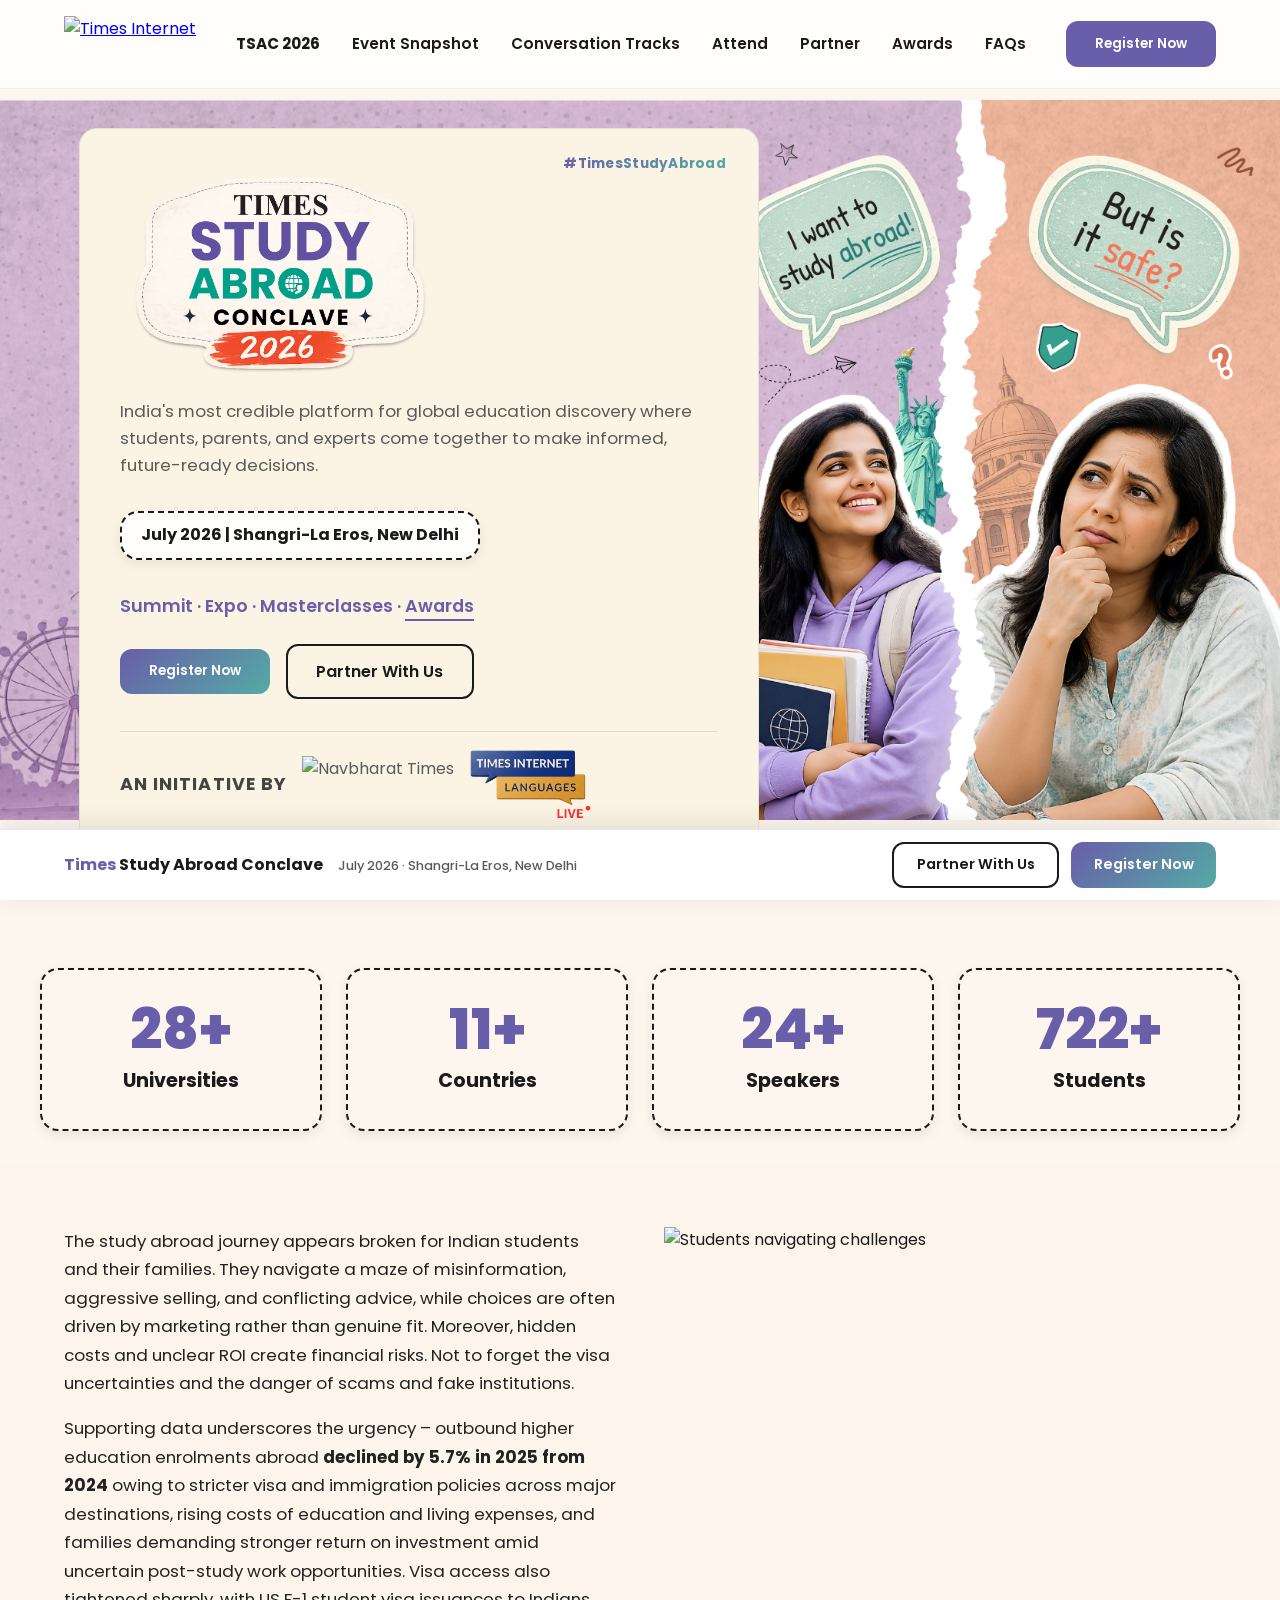
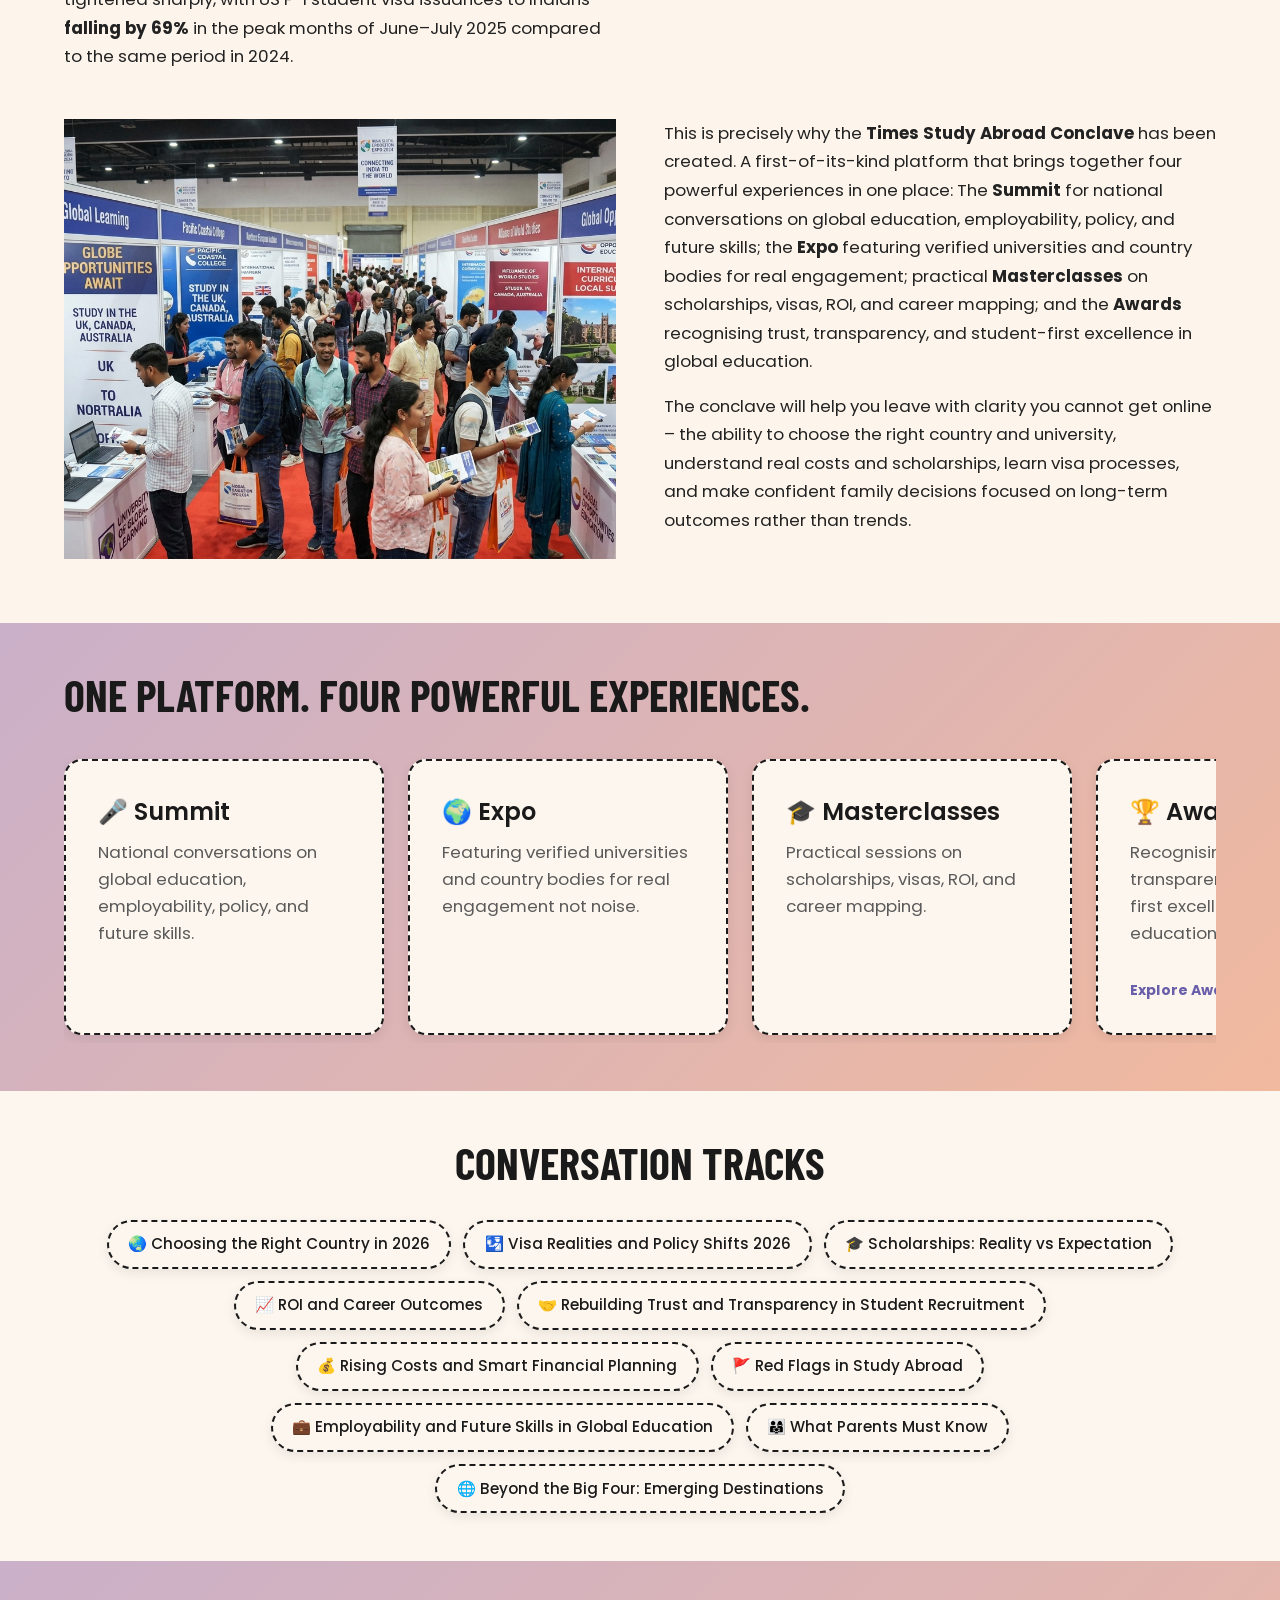
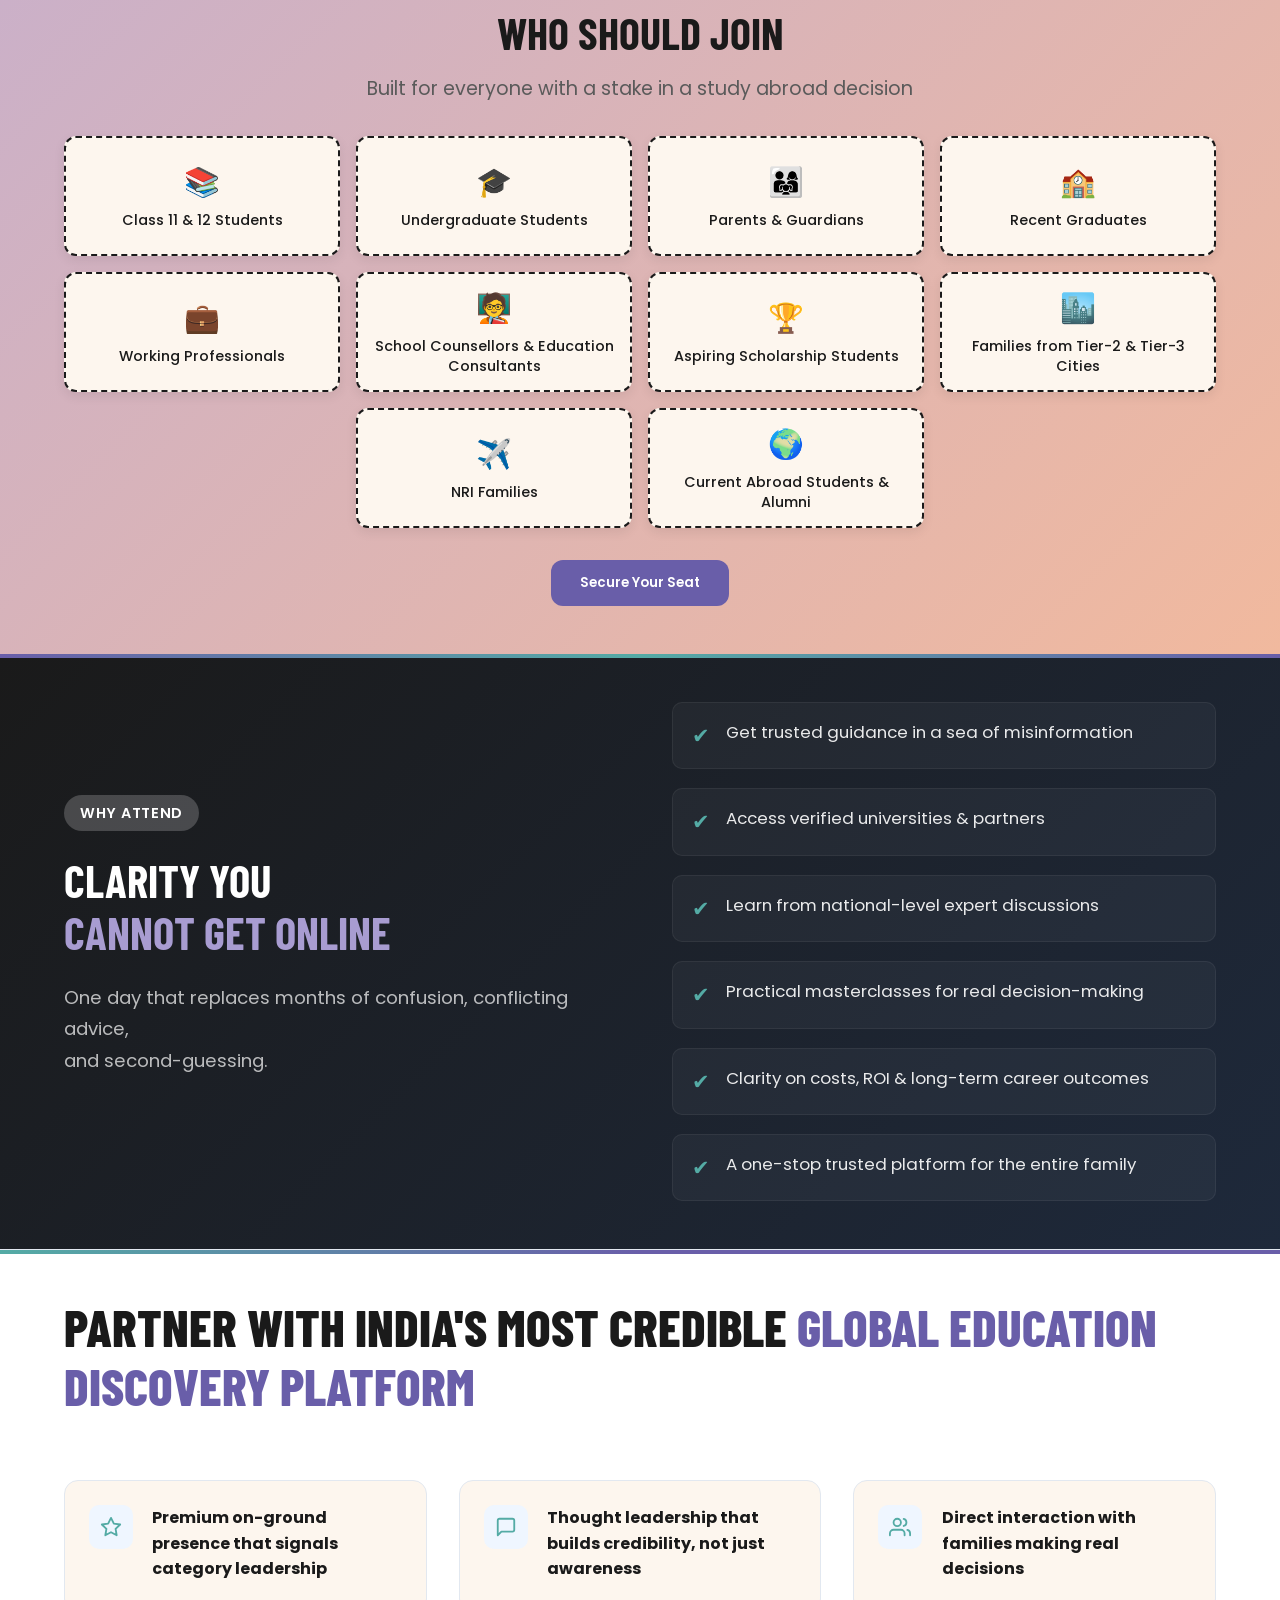
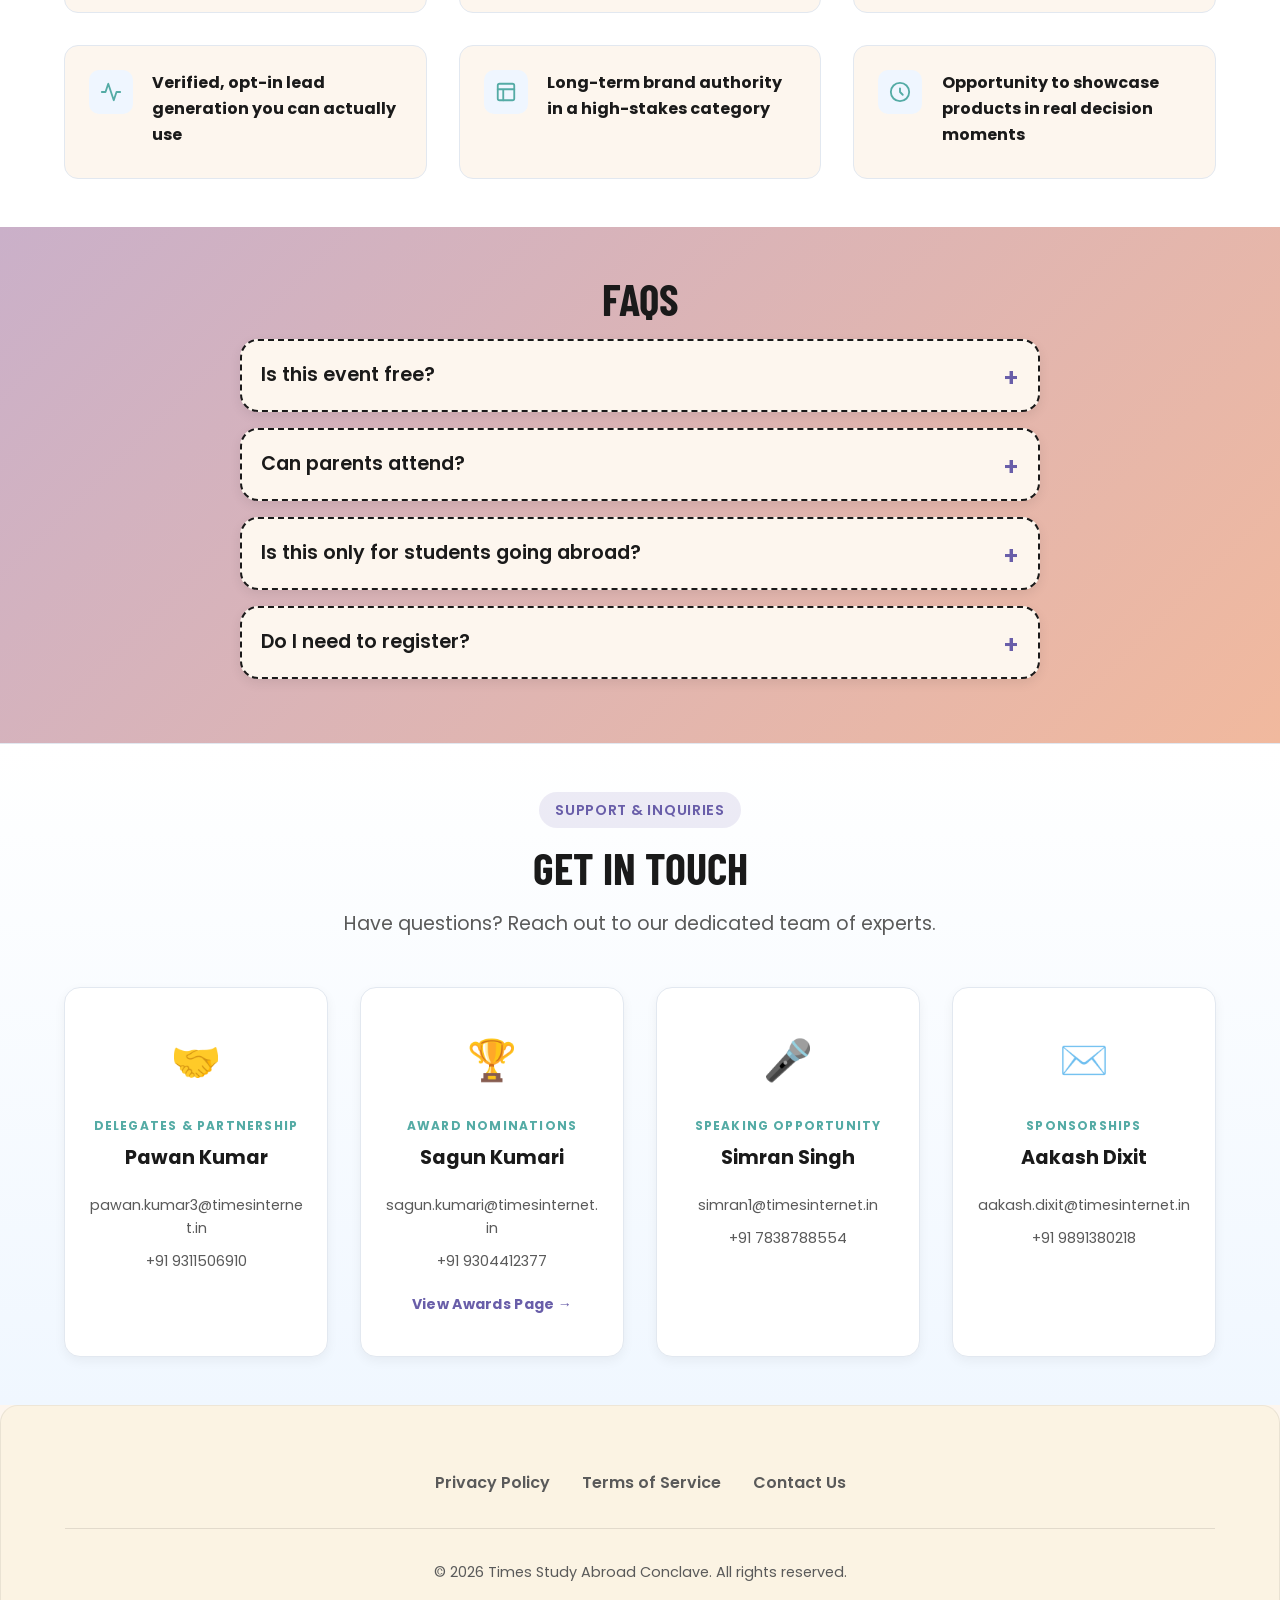
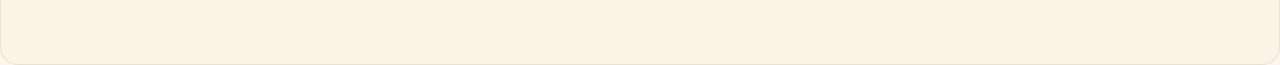
==== commit f6d61484: "feat: add hamburger nav, fix marquee card heights, mobile badge, 5-segment awards, production cleanu" ====
--- a/index.html
+++ b/index.html
@@ -8,7 +8,10 @@
     <meta name="description"
         content="India's most credible platform for global education discovery. Bring truth, transparency, and career-first guidance into global education decisions.">
     <link rel="stylesheet" href="styles.css">
-    <link href="https://fonts.googleapis.com/css2?family=Outfit:wght@300;400;500;600;700;800&display=swap"
+    <link rel="preconnect" href="https://fonts.googleapis.com">
+    <link rel="preconnect" href="https://fonts.gstatic.com" crossorigin>
+    <link
+        href="https://fonts.googleapis.com/css2?family=Barlow+Condensed:wght@600;700;800&family=Poppins:wght@300;400;500;600;700&family=Patrick+Hand&display=swap"
         rel="stylesheet">
 </head>
 
@@ -16,9 +19,8 @@
 
     <!-- Navigation -->
     <nav class="navbar glass">
-        <div class="logo"><img
-                src="https://static.langimg.com/thumb/119164302/navbharat-times.jpg?width=366&resizemode=4"
-                alt="Navbharat Times" style="max-height: 45px; vertical-align: middle;"></div>
+        <a href="index.html" class="logo" aria-label="Times Study Abroad Conclave 2026"><img
+                src="https://timesinternet.in/assets/images/logo-blue-new.png" alt="Times Internet"></a>
 
         <ul class="nav-links">
             <li><a href="#" style="font-weight: 700;">TSAC 2026</a></li>
@@ -30,7 +32,23 @@
             <li><a href="#faq">FAQs</a></li>
         </ul>
         <button onclick="openModal()" class="btn btn-primary nav-cta">Register Now</button>
+        <!-- Hamburger (mobile only) -->
+        <button class="hamburger" id="hamburger-btn" aria-label="Open menu" aria-expanded="false">
+            <span></span><span></span><span></span>
+        </button>
     </nav>
+    <!-- Mobile nav drawer -->
+    <div class="mobile-nav-drawer" id="mobile-nav-drawer">
+        <a href="#" style="font-weight: 700;">TSAC 2026</a>
+        <a href="#event-snapshot">Event Snapshot</a>
+        <a href="#tracks">Conversation Tracks</a>
+        <a href="#attendees">Attend</a>
+        <a href="#partners">Partner</a>
+        <a href="awards.html">Awards</a>
+        <a href="#faq">FAQs</a>
+        <button onclick="openModal()" class="btn btn-primary"
+            style="margin-top: 0.5rem; text-align: center; border: none; width: 100%;">Register Now</button>
+    </div>
 
 
     <!-- Exit Intent Popup -->
@@ -47,34 +65,39 @@
     <!-- 1. Hero Section -->
     <section id="hero" class="hero fade-in-up">
         <div class="hero-bg">
-            <img src="assets/hero_indian_students.png" alt="Indian students at foreign university"
-                style="object-position: right center;">
+            <img src="assets/hero_indian_students.jpg" alt="Indian students at foreign university">
         </div>
         <div class="hero-container">
             <div class="hero-content glass-panel editorial-theme" style="position: relative;">
                 <span class="nav-hashtag" style="position: absolute; top: 1.5rem; right: 2rem;">#TimesStudyAbroad</span>
-                <h1 style="margin-bottom: 1rem; line-height: 1.2;">
-                    <span style="display: block; font-size: 2.8rem; font-weight: 800; color: #0f172a;">Times</span>
-                    <span
-                        style="display: block; font-size: 3.8rem; font-weight: 700; color: var(--primary-color);">Study
-                        Abroad Conclave</span>
-                </h1>
+                <div style="margin-bottom: 1rem;">
+                    <img src="assets/tsac-logo.png" alt="Times Study Abroad Conclave 2026"
+                        style="max-width: 320px; width: 100%; height: auto; display: block;">
+                </div>
                 <p>India's most credible platform for global education discovery where students, parents, and experts
                     come together to make informed, future-ready decisions.</p>
                 <div class="mt-2 mb-2">
                     <span class="glass-card"
-                        style="display: inline-block; padding: 0.6rem 1.2rem; background: rgba(255,255,255,0.9); white-space: nowrap;"><strong>July
-                            4, 2026 | Shangri-La Eros, New Delhi</strong></span>
-                </div>
-                <div class="supporting-line">Summit · Expo · Masterclasses · <a href="awards.html" style="color: inherit; text-decoration: none; border-bottom: 2px solid currentColor; padding-bottom: 1px;">Awards</a></div>
+                        style="display: inline-block; padding: 0.6rem 1.2rem; background: rgba(255,255,255,0.9); max-width: 100%;"><strong>July
+                            2026 | Shangri-La Eros, New Delhi</strong></span>
+                </div>
+                <div class="supporting-line">Summit · Expo · Masterclasses · <a href="awards.html"
+                        style="color: inherit; text-decoration: none; border-bottom: 2px solid currentColor; padding-bottom: 1px;">Awards</a>
+                </div>
                 <div class="cta-group">
                     <button onclick="openModal()" class="btn btn-gradient">Register Now</button>
                     <a href="#experience" class="btn btn-outline"> Partner With Us</a>
                 </div>
                 <div class="trust-strip mt-2">
-                    <p style="font-size: 1.6rem; margin: 0;"><strong>Powered by <img
-                                src="https://timesinternet.in/assets/images/logo-blue-new.png" alt="Times Internet"
-                                style="height: 1.2em; vertical-align: middle; display: inline-block;"></strong></p>
+                    <div style="display: flex; align-items: center; gap: 1rem; flex-wrap: wrap;">
+                        <span
+                            style="font-size: 1.1rem; font-weight: 700; color: #444; text-transform: uppercase; letter-spacing: 0.06em; white-space: nowrap;">An
+                            initiative by</span>
+                        <img src="https://static.langimg.com/thumb/119164302/navbharat-times.jpg?width=366&resizemode=4"
+                            alt="Navbharat Times" style="height: 3.5rem; width: auto; max-width: none;">
+                        <img src="assets/live.png" alt="Times Live"
+                            style="height: 4.5rem; width: auto; object-fit: contain;">
+                    </div>
                 </div>
             </div>
         </div>
@@ -127,7 +150,7 @@
 
             <div class="grid-two" style="gap: 3rem; align-items: stretch;">
                 <div class="image-content mobile-order-last" style="display: flex;">
-                    <img src="assets/expoabroad.png" alt="Times Study Abroad Conclave"
+                    <img src="assets/expoabroad.png" alt="Times Study Abroad Conclave" loading="lazy"
                         style="width: 100%; height: 100%; object-fit: cover; display: block; min-height: 300px;">
                 </div>
                 <div class="text-content mobile-order-first"
@@ -139,7 +162,9 @@
                         conversations on global education, employability, policy, and future skills; the
                         <strong>Expo</strong> featuring verified universities and country bodies for real engagement;
                         practical <strong>Masterclasses</strong> on scholarships, visas, ROI, and career mapping; and
-                        the <a href="awards.html" style="color: inherit; text-decoration: none;"><strong>Awards</strong></a> recognising trust, transparency, and student-first excellence in
+                        the <a href="awards.html"
+                            style="color: inherit; text-decoration: none;"><strong>Awards</strong></a> recognising
+                        trust, transparency, and student-first excellence in
                         global education.
                     </p>
                     <p style="color: #222; font-size: 1.05rem; line-height: 1.7; margin-bottom: 1.5rem;">The conclave
@@ -191,7 +216,9 @@
                 <div class="bento-item glass-card editorial-card marquee-card">
                     <h3>🏆 Awards</h3>
                     <p>Recognising trust, transparency, and student-first excellence in global education.</p>
-                    <a href="awards.html" style="margin-top: auto; padding-top: 1rem; font-size: 0.88rem; font-weight: 700; color: var(--primary-color); text-decoration: none; display: inline-block; letter-spacing: 0.01em;">Explore Awards →</a>
+                    <a href="awards.html"
+                        style="margin-top: auto; padding-top: 1rem; font-size: 0.88rem; font-weight: 700; color: var(--primary-color); text-decoration: none; display: inline-block; letter-spacing: 0.01em;">Explore
+                        Awards →</a>
                 </div>
                 <!-- Duplicated for seamless loop -->
                 <div class="bento-item glass-card editorial-card marquee-card">
@@ -209,7 +236,9 @@
                 <div class="bento-item glass-card editorial-card marquee-card">
                     <h3>🏆 Awards</h3>
                     <p>Recognising trust, transparency, and student-first excellence in global education.</p>
-                    <a href="awards.html" style="margin-top: auto; padding-top: 1rem; font-size: 0.88rem; font-weight: 700; color: var(--primary-color); text-decoration: none; display: inline-block; letter-spacing: 0.01em;">Explore Awards →</a>
+                    <a href="awards.html"
+                        style="margin-top: auto; padding-top: 1rem; font-size: 0.88rem; font-weight: 700; color: var(--primary-color); text-decoration: none; display: inline-block; letter-spacing: 0.01em;">Explore
+                        Awards →</a>
                 </div>
             </div>
         </div>
@@ -226,6 +255,7 @@
                 display: flex;
                 gap: 1.5rem;
                 width: max-content;
+                align-items: stretch;
                 animation: marquee-scroll 18s linear infinite;
             }
 
@@ -236,6 +266,9 @@
             .marquee-card {
                 width: 320px;
                 flex-shrink: 0;
+                height: auto; /* override editorial-card's height:100% so flex stretch equalizes */
+                display: flex;
+                flex-direction: column;
             }
 
             @keyframes marquee-scroll {
@@ -328,10 +361,10 @@
 
     <!-- 7. Why To Attend — Immersive Full-Width Section -->
     <section class="fade-in-up"
-        style="background: linear-gradient(135deg, #0f172a 0%, #1e293b 100%); padding: 3rem 5%; position: relative; overflow: hidden;">
+        style="background: linear-gradient(135deg, #1a1a1a 0%, #1e293b 100%); padding: 3rem 5%; position: relative; overflow: hidden;">
         <!-- Decorative accent -->
         <div
-            style="position: absolute; top: 0; left: 0; width: 100%; height: 4px; background: linear-gradient(90deg, var(--gradient-start), var(--gradient-end), #6366f1);">
+            style="position: absolute; top: 0; left: 0; width: 100%; height: 4px; background: linear-gradient(90deg, var(--gradient-start), var(--gradient-end), #695ea9);">
         </div>
 
         <div class="container">
@@ -340,7 +373,7 @@
                 <div>
                     <span class="badge light-badge" style="margin-bottom: 1.5rem;">Why Attend</span>
                     <h2 style="color: white; font-size: 2.8rem; line-height: 1.15; margin-bottom: 1.5rem;">Clarity
-                        you<br><span style="color: #60a5fa;">cannot get online</span></h2>
+                        you<br><span style="color: #a89cd1;">cannot get online</span></h2>
                     <p style="color: rgba(255,255,255,0.7); font-size: 1.15rem; line-height: 1.7; margin-bottom: 2rem;">
                         One day that replaces months of confusion, conflicting advice,<br>and second-guessing.</p>
                 </div>
@@ -351,37 +384,37 @@
                         style="list-style: none; padding: 0; margin: 0; display: flex; flex-direction: column; gap: 1.2rem;">
                         <li
                             style="display: flex; align-items: flex-start; gap: 1rem; padding: 1rem 1.2rem; background: rgba(255,255,255,0.04); border-radius: 10px; border: 1px solid rgba(255,255,255,0.06); transition: all 0.3s;">
-                            <span style="color: #10b981; font-size: 1.3rem; flex-shrink: 0;">✔</span>
+                            <span style="color: #54aba5; font-size: 1.3rem; flex-shrink: 0;">✔</span>
                             <span style="color: rgba(255,255,255,0.9); font-size: 1.05rem;">Get trusted guidance in a
                                 sea of misinformation</span>
                         </li>
                         <li
                             style="display: flex; align-items: flex-start; gap: 1rem; padding: 1rem 1.2rem; background: rgba(255,255,255,0.04); border-radius: 10px; border: 1px solid rgba(255,255,255,0.06); transition: all 0.3s;">
-                            <span style="color: #10b981; font-size: 1.3rem; flex-shrink: 0;">✔</span>
+                            <span style="color: #54aba5; font-size: 1.3rem; flex-shrink: 0;">✔</span>
                             <span style="color: rgba(255,255,255,0.9); font-size: 1.05rem;">Access verified universities
                                 &amp; partners</span>
                         </li>
                         <li
                             style="display: flex; align-items: flex-start; gap: 1rem; padding: 1rem 1.2rem; background: rgba(255,255,255,0.04); border-radius: 10px; border: 1px solid rgba(255,255,255,0.06); transition: all 0.3s;">
-                            <span style="color: #10b981; font-size: 1.3rem; flex-shrink: 0;">✔</span>
+                            <span style="color: #54aba5; font-size: 1.3rem; flex-shrink: 0;">✔</span>
                             <span style="color: rgba(255,255,255,0.9); font-size: 1.05rem;">Learn from national-level
                                 expert discussions</span>
                         </li>
                         <li
                             style="display: flex; align-items: flex-start; gap: 1rem; padding: 1rem 1.2rem; background: rgba(255,255,255,0.04); border-radius: 10px; border: 1px solid rgba(255,255,255,0.06); transition: all 0.3s;">
-                            <span style="color: #10b981; font-size: 1.3rem; flex-shrink: 0;">✔</span>
+                            <span style="color: #54aba5; font-size: 1.3rem; flex-shrink: 0;">✔</span>
                             <span style="color: rgba(255,255,255,0.9); font-size: 1.05rem;">Practical masterclasses for
                                 real decision-making</span>
                         </li>
                         <li
                             style="display: flex; align-items: flex-start; gap: 1rem; padding: 1rem 1.2rem; background: rgba(255,255,255,0.04); border-radius: 10px; border: 1px solid rgba(255,255,255,0.06); transition: all 0.3s;">
-                            <span style="color: #10b981; font-size: 1.3rem; flex-shrink: 0;">✔</span>
+                            <span style="color: #54aba5; font-size: 1.3rem; flex-shrink: 0;">✔</span>
                             <span style="color: rgba(255,255,255,0.9); font-size: 1.05rem;">Clarity on costs, ROI &amp;
                                 long-term career outcomes</span>
                         </li>
                         <li
                             style="display: flex; align-items: flex-start; gap: 1rem; padding: 1rem 1.2rem; background: rgba(255,255,255,0.04); border-radius: 10px; border: 1px solid rgba(255,255,255,0.06); transition: all 0.3s;">
-                            <span style="color: #10b981; font-size: 1.3rem; flex-shrink: 0;">✔</span>
+                            <span style="color: #54aba5; font-size: 1.3rem; flex-shrink: 0;">✔</span>
                             <span style="color: rgba(255,255,255,0.9); font-size: 1.05rem;">A one-stop trusted platform
                                 for the entire family</span>
                         </li>
@@ -395,12 +428,12 @@
     <section id="partners" class="fade-in-up"
         style="background: #ffffff; padding: 3rem 0; position: relative; overflow: hidden; border-top: 1px solid #e2e8f0;">
         <div
-            style="position: absolute; top: 0; left: 0; width: 100%; height: 4px; background: linear-gradient(90deg, #3b82f6, #6366f1, #0055ff);">
+            style="position: absolute; top: 0; left: 0; width: 100%; height: 4px; background: linear-gradient(90deg, #54aba5, #695ea9, #695ea9);">
         </div>
 
         <!-- Full-width headline -->
         <h2
-            style="font-size: clamp(1.8rem, 4vw, 4rem); font-weight: 800; padding: 0 5%; margin: 0 0 4rem; line-height: 1.15; color: #0f172a;">
+            style="font-size: clamp(1.8rem, 4vw, 4rem); font-weight: 800; padding: 0 5%; margin: 0 0 4rem; line-height: 1.15; color: #1a1a1a;">
             Partner with India's most credible <span style="color: var(--primary-color);">global education discovery
                 platform</span></h2>
 
@@ -428,41 +461,41 @@
             </style>
 
             <div
-                style="display: flex; gap: 1.2rem; align-items: flex-start; padding: 1.5rem; border: 1px solid #e2e8f0; border-radius: 14px; background: #f8fafc;">
+                style="display: flex; gap: 1.2rem; align-items: flex-start; padding: 1.5rem; border: 1px solid #e2e8f0; border-radius: 14px; background: #fdf6ee;">
                 <div
                     style="flex-shrink: 0; width: 44px; height: 44px; background: #eff6ff; border-radius: 10px; display: flex; align-items: center; justify-content: center;">
-                    <svg width="22" height="22" fill="none" stroke="#3b82f6" stroke-width="2" stroke-linecap="round"
+                    <svg width="22" height="22" fill="none" stroke="#54aba5" stroke-width="2" stroke-linecap="round"
                         stroke-linejoin="round" viewBox="0 0 24 24">
                         <path
                             d="M12 2L15.09 8.26L22 9.27L17 14.14L18.18 21.02L12 17.77L5.82 21.02L7 14.14L2 9.27L8.91 8.26L12 2Z" />
                     </svg>
                 </div>
                 <div>
-                    <p style="color: #0f172a; font-weight: 700; margin: 0 0 0.4rem; font-size: 1rem;">Premium on-ground
+                    <p style="color: #1a1a1a; font-weight: 700; margin: 0 0 0.4rem; font-size: 1rem;">Premium on-ground
                         presence that signals category leadership</p>
                 </div>
             </div>
 
             <div
-                style="display: flex; gap: 1.2rem; align-items: flex-start; padding: 1.5rem; border: 1px solid #e2e8f0; border-radius: 14px; background: #f8fafc;">
+                style="display: flex; gap: 1.2rem; align-items: flex-start; padding: 1.5rem; border: 1px solid #e2e8f0; border-radius: 14px; background: #fdf6ee;">
                 <div
                     style="flex-shrink: 0; width: 44px; height: 44px; background: #eff6ff; border-radius: 10px; display: flex; align-items: center; justify-content: center;">
-                    <svg width="22" height="22" fill="none" stroke="#3b82f6" stroke-width="2" stroke-linecap="round"
+                    <svg width="22" height="22" fill="none" stroke="#54aba5" stroke-width="2" stroke-linecap="round"
                         stroke-linejoin="round" viewBox="0 0 24 24">
                         <path d="M21 15a2 2 0 0 1-2 2H7l-4 4V5a2 2 0 0 1 2-2h14a2 2 0 0 1 2 2z" />
                     </svg>
                 </div>
                 <div>
-                    <p style="color: #0f172a; font-weight: 700; margin: 0 0 0.4rem; font-size: 1rem;">Thought leadership
+                    <p style="color: #1a1a1a; font-weight: 700; margin: 0 0 0.4rem; font-size: 1rem;">Thought leadership
                         that builds credibility, not just awareness</p>
                 </div>
             </div>
 
             <div
-                style="display: flex; gap: 1.2rem; align-items: flex-start; padding: 1.5rem; border: 1px solid #e2e8f0; border-radius: 14px; background: #f8fafc;">
+                style="display: flex; gap: 1.2rem; align-items: flex-start; padding: 1.5rem; border: 1px solid #e2e8f0; border-radius: 14px; background: #fdf6ee;">
                 <div
                     style="flex-shrink: 0; width: 44px; height: 44px; background: #eff6ff; border-radius: 10px; display: flex; align-items: center; justify-content: center;">
-                    <svg width="22" height="22" fill="none" stroke="#3b82f6" stroke-width="2" stroke-linecap="round"
+                    <svg width="22" height="22" fill="none" stroke="#54aba5" stroke-width="2" stroke-linecap="round"
                         stroke-linejoin="round" viewBox="0 0 24 24">
                         <path d="M17 21v-2a4 4 0 0 0-4-4H5a4 4 0 0 0-4 4v2" />
                         <circle cx="9" cy="7" r="4" />
@@ -471,54 +504,54 @@
                     </svg>
                 </div>
                 <div>
-                    <p style="color: #0f172a; font-weight: 700; margin: 0 0 0.4rem; font-size: 1rem;">Direct interaction
+                    <p style="color: #1a1a1a; font-weight: 700; margin: 0 0 0.4rem; font-size: 1rem;">Direct interaction
                         with families making real decisions</p>
                 </div>
             </div>
 
             <div
-                style="display: flex; gap: 1.2rem; align-items: flex-start; padding: 1.5rem; border: 1px solid #e2e8f0; border-radius: 14px; background: #f8fafc;">
+                style="display: flex; gap: 1.2rem; align-items: flex-start; padding: 1.5rem; border: 1px solid #e2e8f0; border-radius: 14px; background: #fdf6ee;">
                 <div
                     style="flex-shrink: 0; width: 44px; height: 44px; background: #eff6ff; border-radius: 10px; display: flex; align-items: center; justify-content: center;">
-                    <svg width="22" height="22" fill="none" stroke="#3b82f6" stroke-width="2" stroke-linecap="round"
+                    <svg width="22" height="22" fill="none" stroke="#54aba5" stroke-width="2" stroke-linecap="round"
                         stroke-linejoin="round" viewBox="0 0 24 24">
                         <polyline points="22 12 18 12 15 21 9 3 6 12 2 12" />
                     </svg>
                 </div>
                 <div>
-                    <p style="color: #0f172a; font-weight: 700; margin: 0 0 0.4rem; font-size: 1rem;">Verified, opt-in
+                    <p style="color: #1a1a1a; font-weight: 700; margin: 0 0 0.4rem; font-size: 1rem;">Verified, opt-in
                         lead generation you can actually use</p>
                 </div>
             </div>
 
             <div
-                style="display: flex; gap: 1.2rem; align-items: flex-start; padding: 1.5rem; border: 1px solid #e2e8f0; border-radius: 14px; background: #f8fafc;">
+                style="display: flex; gap: 1.2rem; align-items: flex-start; padding: 1.5rem; border: 1px solid #e2e8f0; border-radius: 14px; background: #fdf6ee;">
                 <div
                     style="flex-shrink: 0; width: 44px; height: 44px; background: #eff6ff; border-radius: 10px; display: flex; align-items: center; justify-content: center;">
-                    <svg width="22" height="22" fill="none" stroke="#3b82f6" stroke-width="2" stroke-linecap="round"
+                    <svg width="22" height="22" fill="none" stroke="#54aba5" stroke-width="2" stroke-linecap="round"
                         stroke-linejoin="round" viewBox="0 0 24 24">
                         <rect x="3" y="3" width="18" height="18" rx="2" />
                         <path d="M3 9h18M9 21V9" />
                     </svg>
                 </div>
                 <div>
-                    <p style="color: #0f172a; font-weight: 700; margin: 0 0 0.4rem; font-size: 1rem;">Long-term brand
+                    <p style="color: #1a1a1a; font-weight: 700; margin: 0 0 0.4rem; font-size: 1rem;">Long-term brand
                         authority in a high-stakes category</p>
                 </div>
             </div>
 
             <div
-                style="display: flex; gap: 1.2rem; align-items: flex-start; padding: 1.5rem; border: 1px solid #e2e8f0; border-radius: 14px; background: #f8fafc;">
+                style="display: flex; gap: 1.2rem; align-items: flex-start; padding: 1.5rem; border: 1px solid #e2e8f0; border-radius: 14px; background: #fdf6ee;">
                 <div
                     style="flex-shrink: 0; width: 44px; height: 44px; background: #eff6ff; border-radius: 10px; display: flex; align-items: center; justify-content: center;">
-                    <svg width="22" height="22" fill="none" stroke="#3b82f6" stroke-width="2" stroke-linecap="round"
+                    <svg width="22" height="22" fill="none" stroke="#54aba5" stroke-width="2" stroke-linecap="round"
                         stroke-linejoin="round" viewBox="0 0 24 24">
                         <circle cx="12" cy="12" r="10" />
                         <path d="M12 8v4l3 3" />
                     </svg>
                 </div>
                 <div>
-                    <p style="color: #0f172a; font-weight: 700; margin: 0 0 0.4rem; font-size: 1rem;">Opportunity to
+                    <p style="color: #1a1a1a; font-weight: 700; margin: 0 0 0.4rem; font-size: 1rem;">Opportunity to
                         showcase products in real decision moments</p>
                 </div>
             </div>
@@ -532,11 +565,11 @@
         <div
             style="background:white; border-radius:20px; padding:2.5rem; width:100%; max-width:600px; max-height:90vh; overflow-y:auto; position:relative;">
             <button onclick="closeModal()"
-                style="position:absolute; top:1.2rem; right:1.2rem; background:none; border:none; font-size:1.5rem; cursor:pointer; color:#64748b; line-height:1;">✕</button>
+                style="position:absolute; top:1.2rem; right:1.2rem; background:none; border:none; font-size:1.5rem; cursor:pointer; color:#5a5a5a; line-height:1;">✕</button>
             <div class="center-text" style="margin-bottom:1.5rem;">
                 <span class="badge">Register Now</span>
                 <h2 style="margin:0.5rem 0 0.5rem;">Secure Your Free Seat</h2>
-                <p style="color:#64748b; font-size:0.95rem;">Registration is free but mandatory. Fill in your details to
+                <p style="color:#5a5a5a; font-size:0.95rem;">Registration is free but mandatory. Fill in your details to
                     confirm presence at the Times Study Abroad Conclave.</p>
             </div>
             <form id="registration-form" class="registration-form">
@@ -658,7 +691,9 @@
                             <a href="mailto:sagun.kumari@timesinternet.in">sagun.kumari@timesinternet.in</a>
                             <a href="tel:9304412377">+91 9304412377</a>
                         </div>
-                        <a href="awards.html" style="display: inline-block; margin-top: 1.25rem; font-size: 0.88rem; font-weight: 700; color: var(--primary-color); text-decoration: none; letter-spacing: 0.02em;">View Awards Page →</a>
+                        <a href="awards.html"
+                            style="display: inline-block; margin-top: 1.25rem; font-size: 0.88rem; font-weight: 700; color: var(--primary-color); text-decoration: none; letter-spacing: 0.02em;">View
+                            Awards Page →</a>
                     </div>
                 </div>
                 <!-- Speaking Opportunity -->
@@ -713,7 +748,7 @@
         .contact-card:hover {
             transform: translateY(-8px);
             box-shadow: 0 20px 40px rgba(59, 130, 246, 0.15);
-            border-color: #bfdbfe;
+            border-color: #d4cce8;
         }
 
         .contact-icon {
@@ -725,7 +760,7 @@
             display: block;
             font-size: 0.75rem;
             font-weight: 700;
-            color: #3b82f6;
+            color: #54aba5;
             text-transform: uppercase;
             letter-spacing: 0.1em;
             margin-bottom: 0.5rem;
@@ -734,7 +769,7 @@
         .contact-name {
             font-size: 1.2rem;
             font-weight: 700;
-            color: #0f172a;
+            color: #1a1a1a;
             margin-bottom: 1.25rem;
         }
 
@@ -746,14 +781,14 @@
 
         .contact-links a {
             font-size: 0.9rem;
-            color: #64748b;
+            color: #5a5a5a;
             text-decoration: none;
             transition: color 0.2s;
             word-break: break-all;
         }
 
         .contact-links a:hover {
-            color: #3b82f6;
+            color: #54aba5;
         }
 
         @media (max-width: 600px) {
@@ -780,9 +815,9 @@
     <!-- Sticky Footer CTA -->
     <div id="sticky-footer"
         style="position:fixed; bottom:0; left:0; right:0; z-index:999; background:white; border-top:1px solid #e2e8f0; box-shadow:0 -4px 24px rgba(0,0,0,0.1); padding:0.75rem 5%; display:flex; align-items:center; justify-content:space-between; gap:1rem; flex-wrap:wrap;">
-        <div style="font-weight:700; color:#0f172a; font-size:1rem;">
+        <div style="font-weight:700; color:#1a1a1a; font-size:1rem;">
             <span style="color:var(--primary-color);">Times</span> Study Abroad Conclave
-            <span style="font-size:0.8rem; font-weight:500; color:#64748b; margin-left:0.75rem;">July 4, 2026 ·
+            <span style="font-size:0.8rem; font-weight:500; color:#5a5a5a; margin-left:0.75rem;">July 2026 ·
                 Shangri-La Eros, New Delhi</span>
         </div>
         <div style="display:flex; gap:0.75rem; flex-shrink:0;">
@@ -793,7 +828,7 @@
         </div>
     </div>
 
-    <script src="script.js"></script>
+    <script src="script.js" defer></script>
 
     <!-- Inline styles for new sections (stats row, tracks grid, audience grid) -->
     <style>
@@ -915,6 +950,7 @@
 
         /* 768px — Tablets portrait */
         @media (max-width: 768px) {
+
             /* Hero */
             .hero {
                 padding: 7rem 5% 3rem;
@@ -946,19 +982,20 @@
             }
 
             /* Registration modal */
-            #register-modal > div {
+            #register-modal>div {
                 padding: 2rem 1.5rem !important;
                 margin: 0.5rem !important;
             }
 
             /* Sticky footer: hide verbose event date on small tablets */
-            #sticky-footer > div:first-child > span:last-child {
+            #sticky-footer>div:first-child>span:last-child {
                 display: none;
             }
         }
 
         /* 480px — Phones */
         @media (max-width: 480px) {
+
             /* Hero */
             .hero {
                 padding: 6rem 4% 3rem;
@@ -997,7 +1034,7 @@
             }
 
             /* Registration modal: compact */
-            #register-modal > div {
+            #register-modal>div {
                 padding: 1.5rem !important;
                 border-radius: 14px !important;
             }
@@ -1007,13 +1044,13 @@
                 padding: 0.65rem 4% !important;
             }
 
-            #sticky-footer > div:last-child {
+            #sticky-footer>div:last-child {
                 width: 100%;
                 flex-shrink: 1 !important;
             }
 
-            #sticky-footer > div:last-child a,
-            #sticky-footer > div:last-child button {
+            #sticky-footer>div:last-child a,
+            #sticky-footer>div:last-child button {
                 flex: 1;
                 text-align: center;
                 padding: 0.55rem 0.75rem !important;
--- a/styles.css
+++ b/styles.css
@@ -2,24 +2,49 @@
    CSS Variables & Global Styles
    ========================================= */
 :root {
-    /* Color Palette - Premium, Editorial, Serious but Modern */
-    --primary-color: #0055ff; /* Strong trust blue */
-    --primary-hover: #0044cc;
-    --gradient-start: #1a4fca;
-    --gradient-end: #3b82f6;
-    --text-dark: #0f172a;
-    --text-light: #475569;
-    --bg-color: #f8fafc;
+    /* TSAC 2026 Brand — Scrapbook / Journal Aesthetic */
+    /* Brand core */
+    --brand-purple: #695ea9;
+    --brand-teal: #54aba5;
+    --brand-salmon: #f37063;
+    --brand-yellow: #ffc53a;
+
+    /* Background tints (textured-pastel surfaces) */
+    --bg-purple-tint: #cab0c9;
+    --bg-orange-tint: #f1b99e;
+    --bg-cream: #fdf6ee;
+    --bg-cream-card: #fbf3e3;
+
+    /* Paper / sticker */
+    --paper-stitch: #1a1a1a;
+    --paper-shadow: 0 4px 12px rgba(0, 0, 0, 0.08);
+
+    /* Legacy aliases — repointed to brand tokens */
+    --primary-color: var(--brand-purple);
+    --primary-hover: #534a8a;
+    --gradient-start: var(--brand-purple);
+    --gradient-end: var(--brand-teal);
+    --text-dark: #1a1a1a;
+    --text-light: #5a5a5a;
+    --bg-color: var(--bg-cream);
     --white: #ffffff;
-    --red-impact: #dc2626; /* For problem sections */
-    
-    /* Glassmorphic variables */
-    --glass-bg: rgba(255, 255, 255, 0.7);
-    --glass-border: rgba(255, 255, 255, 0.9);
-    --glass-shadow: 0 4px 24px -1px rgba(0, 0, 0, 0.05);
-    
+    --red-impact: var(--brand-salmon);
+
+    /* Semantic */
+    --success: var(--brand-teal);
+    --warning: var(--brand-yellow);
+    --alert: var(--brand-salmon);
+
+    /* Glass tokens — kept for legacy selectors but warmed */
+    --glass-bg: rgba(253, 246, 238, 0.85);
+    --glass-border: rgba(26, 26, 26, 0.08);
+    --glass-shadow: 0 4px 24px -1px rgba(0, 0, 0, 0.06);
+
     /* Typography */
-    --font-family: 'Outfit', sans-serif;
+    --font-display: 'Barlow Condensed', sans-serif;
+    --font-body: 'Poppins', sans-serif;
+    --font-accent: 'Patrick Hand', cursive;
+    --font-family: var(--font-body); /* legacy alias */
 }
 
 * {
@@ -43,8 +68,7 @@
     overflow-x: hidden;
 }
 
-.bg-clean { background: #ffffff; }
-.bg-light-blue { background: linear-gradient(135deg, #f0f9ff 0%, #e0e7ff 100%); }
+.bg-light-blue { background: linear-gradient(135deg, var(--bg-purple-tint) 0%, var(--bg-orange-tint) 100%); }
 
 .container {
     max-width: 1200px;
@@ -57,43 +81,35 @@
 .mt-3 { margin-top: 3rem; }
 .mb-1 { margin-bottom: 1rem; }
 .mb-2 { margin-bottom: 2rem; }
-.mb-3 { margin-bottom: 3rem; }
-.p-2 { padding: 2rem; }
-.p-3 { padding: 3rem; }
-.p-4 { padding: 4rem; }
 
 .section-padding { padding: 3rem 5%; }
 
 /* =========================================
    Glassmorphism Utilities
    ========================================= */
+/* Navbar surface — warm cream with subtle blur for legibility over textured backgrounds */
 .glass {
-    background: rgba(255, 255, 255, 0.85);
-    backdrop-filter: blur(12px);
-    -webkit-backdrop-filter: blur(12px);
-    border-bottom: 1px solid var(--glass-border);
-}
-
-.glass-card {
-    background: var(--glass-bg);
-    backdrop-filter: blur(16px);
-    -webkit-backdrop-filter: blur(16px);
-    border: 1px solid var(--glass-border);
-    border-radius: 16px; /* slightly sharper for editorial feel */
-    box-shadow: var(--glass-shadow);
+    background: rgba(253, 246, 238, 0.92);
+    backdrop-filter: blur(10px);
+    -webkit-backdrop-filter: blur(10px);
+    border-bottom: 1px solid rgba(26, 26, 26, 0.06);
+}
+
+/* Paper sticker card — replaces the old glass-card archetype.
+   Class name retained so existing markup keeps working. */
+.glass-card,
+.paper-card {
+    background: var(--bg-cream);
+    border: 2px dashed var(--paper-stitch);
+    border-radius: 18px;
+    box-shadow: var(--paper-shadow);
+    position: relative;
 }
 
 .glass-panel {
-    background: rgba(255, 255, 255, 0.5);
-    backdrop-filter: blur(10px);
-    border-radius: 16px;
-    border: 1px solid rgba(255, 255, 255, 0.7);
-}
-
-.dark-glass {
-    background: rgba(15, 23, 42, 0.95);
-    color: var(--white);
-    border: 1px solid rgba(255, 255, 255, 0.1);
+    background: var(--bg-cream-card);
+    border-radius: 18px;
+    border: 1px solid rgba(26, 26, 26, 0.08);
 }
 
 .editorial-card {
@@ -111,20 +127,18 @@
 /* =========================================
    Typography & Buttons
    ========================================= */
-h1 { font-size: 3.5rem; font-weight: 800; line-height: 1.1; margin-bottom: 1rem; color: var(--text-dark); letter-spacing: -0.02em; }
-h2 { font-size: 2.5rem; font-weight: 700; margin-bottom: 1rem; color: var(--text-dark); letter-spacing: -0.01em; }
-h3 { font-size: 1.5rem; font-weight: 600; margin-bottom: 0.5rem; }
-p { margin-bottom: 1rem; color: var(--text-light); font-size: 1.1rem; }
-.lead-text { font-size: 1.25rem; font-weight: 400; color: var(--text-light); }
-.large-text { font-size: 1.5rem; color: var(--text-dark); font-weight: 500; }
+h1 { font-family: var(--font-display); font-size: 4rem; font-weight: 800; line-height: 1.05; margin-bottom: 1rem; color: var(--text-dark); letter-spacing: -0.01em; text-transform: uppercase; }
+h2 { font-family: var(--font-display); font-size: 2.75rem; font-weight: 700; margin-bottom: 1rem; color: var(--text-dark); letter-spacing: 0; text-transform: uppercase; line-height: 1.1; }
+h3 { font-family: var(--font-body); font-size: 1.5rem; font-weight: 600; margin-bottom: 0.5rem; }
+p { margin-bottom: 1rem; color: var(--text-light); font-size: 1.05rem; }
+.lead-text { font-size: 1.2rem; font-weight: 400; color: var(--text-light); }
 .bold-text { font-weight: 700; color: var(--text-dark); }
-.text-red { color: var(--red-impact); }
 
 .badge {
     display: inline-block;
     padding: 0.4rem 1rem;
-    background: rgba(0, 85, 255, 0.1);
-    color: var(--primary-color);
+    background: rgba(105, 94, 169, 0.12);
+    color: var(--brand-purple);
     border-radius: 50px;
     font-weight: 600;
     font-size: 0.9rem;
@@ -138,7 +152,8 @@
 .btn {
     display: inline-block;
     padding: 0.8rem 1.8rem;
-    border-radius: 8px; /* Sharper for serious tone */
+    border-radius: 12px;
+    font-family: var(--font-body);
     font-weight: 600;
     text-decoration: none;
     transition: all 0.3s ease;
@@ -147,16 +162,14 @@
     text-align: center;
 }
 
-.btn-primary { background: var(--text-dark); color: var(--white); }
-.btn-primary:hover { background: #000; box-shadow: 0 4px 15px rgba(0,0,0,0.2); }
-
-.btn-gradient { background: linear-gradient(135deg, var(--gradient-start), var(--gradient-end)); color: var(--white); }
-.btn-gradient:hover { transform: translateY(-2px); box-shadow: 0 6px 20px rgba(59, 130, 246, 0.4); }
+.btn-primary { background: var(--brand-purple); color: var(--white); }
+.btn-primary:hover { background: var(--primary-hover); box-shadow: 0 4px 15px rgba(105, 94, 169, 0.35); }
+
+.btn-gradient { background: linear-gradient(135deg, var(--brand-purple), var(--brand-teal)); color: var(--white); }
+.btn-gradient:hover { transform: translateY(-2px); box-shadow: 0 6px 20px rgba(84, 171, 165, 0.4); }
 
 .btn-outline { border: 2px solid var(--text-dark); color: var(--text-dark); background: transparent; }
 .btn-outline:hover { background: var(--text-dark); color: var(--white); }
-.dark-glass .btn-outline { border-color: rgba(255,255,255,0.4); color: var(--white); }
-.dark-glass .btn-outline:hover { background: var(--white); color: var(--text-dark); }
 
 .btn-large { padding: 1rem 2.5rem; font-size: 1.2rem; }
 .full-width { width: 100%; display: block; }
@@ -176,14 +189,17 @@
     z-index: 1000;
 }
 
-.logo { font-size: 1.6rem; font-weight: 800; color: var(--text-dark); letter-spacing: -0.03em;}
-.logo span { color: var(--primary-color); }
+.logo { display: flex; align-items: center; }
+.logo img { height: 56px; width: auto; display: block; }
+@media (max-width: 768px) {
+    .logo img { height: 44px; }
+}
 
 .nav-hashtag {
     font-weight: 700;
     font-size: 0.85rem;
     letter-spacing: 0.02em;
-    background: linear-gradient(135deg, var(--gradient-start), var(--gradient-end), #6366f1);
+    background: linear-gradient(135deg, var(--brand-purple), var(--brand-teal), var(--brand-salmon));
     -webkit-background-clip: text;
     -webkit-text-fill-color: transparent;
     background-clip: text;
@@ -209,25 +225,49 @@
    ========================================= */
 .hero {
     position: relative;
-    min-height: 95vh;
-    padding: 8rem 5% 4rem;
+    /* no fixed height — section grows to fit content, background scales to cover */
+    padding: 8rem 5% calc(3rem + 15px); /* +15px bottom so image's LHS-bottom content stays clear */
     display: flex;
     align-items: center;
     overflow: hidden;
 }
 
-.hero-bg { position: absolute; top: 0; left: 0; width: 100%; height: 100%; z-index: -1; }
-.hero-bg img { width: 100%; height: 100%; object-fit: cover; opacity: 0.6; }
+.hero-bg {
+    position: absolute;
+    inset: 0;
+    z-index: -1;
+    background: var(--bg-cream); /* fills letterbox areas above/below the image */
+    display: flex;
+    align-items: center;
+    justify-content: center;
+}
+.hero-bg img {
+    width: 100%;
+    height: 100%;
+    object-fit: contain;      /* never crops — shows full 1600×702 image */
+    object-position: center center;
+}
 
 .hero-container {
     width: 100%; max-width: 1200px; margin: 0 auto;
 }
 
 .editorial-theme {
-    max-width: 750px;
-    padding: 3rem;
+    width: 100%;
+    max-width: 560px; /* constrains content to LHS — RHS of the banner stays clear */
+    padding: 2.25rem 2.5rem;
+    margin-left: 15px; /* 15px offset from section edge at LHS bottom */
     animation: slideUp 1s ease 0.2s both;
     text-align: left;
+}
+
+@media (max-width: 1024px) {
+    .editorial-theme { max-width: 60%; padding: 2rem; }
+}
+
+@media (max-width: 768px) {
+    .hero { padding: 6rem 5% calc(2rem + 15px); }
+    .editorial-theme { max-width: 100%; margin-left: 0; padding: 1.75rem; }
 }
 
 .supporting-line {
@@ -246,38 +286,9 @@
 /* =========================================
    Lists & Layouts
    ========================================= */
-.clean-list, .check-list, .bullet-list { list-style: none; text-align: left; margin: 1.5rem auto; display: inline-block;}
-.clean-list li { margin-bottom: 0.8rem; font-size: 1.1rem; position: relative; padding-left: 1.5rem; }
-.clean-list li::before { content: "•"; position: absolute; left: 0; color: var(--primary-color); font-weight: bold; font-size: 1.2rem;}
-
-.check-list li { margin-bottom: 1rem; font-size: 1.1rem; position: relative; padding-left: 2rem; }
-.check-list li::before { content: "✔"; position: absolute; left: 0; color: #10b981; font-weight: bold; }
-.check-list.light-text li { color: rgba(255,255,255,0.9); }
-
-.bullet-list li { margin-bottom: 0.6rem; font-size: 1rem; position: relative; padding-left: 1.2rem;}
-.bullet-list li::before { content: "-"; position: absolute; left: 0; color: rgba(255,255,255,0.6); }
-
-.inline-list { list-style: none; display: flex; justify-content: center; gap: 2rem; flex-wrap: wrap; padding: 1rem; margin: 0;}
-.inline-list li { font-weight: 600; font-size: 1.1rem; color: var(--primary-color); }
-.inline-list li:not(:last-child)::after { content: "|"; color: rgba(0,0,0,0.2); margin-left: 2rem; font-weight: normal;}
-
 .grid-two { display: grid; grid-template-columns: 1fr 1fr; gap: 2rem; }
 .bento-grid-four { display: grid; grid-template-columns: repeat(4, 1fr); gap: 1.5rem; }
 .align-center { align-items: center; }
-
-/* Image overlay cards */
-.image-card { position: relative; overflow: hidden; min-height: 250px; display: flex; align-items: flex-end; }
-.bg-img-overlay { position: absolute; inset: 0; width: 100%; height: 100%; object-fit: cover; z-index: 1; filter: brightness(0.4); }
-.content-over { position: relative; z-index: 2; color: white; }
-.content-over h3 { color: white; }
-
-/* =========================================
-   B2B Section
-   ========================================= */
-.b2b-section p { color: rgba(255,255,255,0.8); }
-.b2b-section h2 { color: white; }
-.text-gradient { color: #60a5fa !important; font-size: 1.25rem;}
-.b2b-card { background: rgba(255,255,255,0.05); border: 1px solid rgba(255,255,255,0.1); padding: 2.5rem; }
 
 /* =========================================
    FAQ Accordion
@@ -289,22 +300,9 @@
 .accordion details[open] summary::after { content: '-'; }
 .faq-content { padding-top: 1rem; color: var(--text-light); }
 
-.divider { height: 1px; background: rgba(0,0,0,0.1); width: 100%; }
-
 /* =========================================
    Sticky Elements & Popup
    ========================================= */
-.floating-cta {
-    position: fixed;
-    bottom: 20px;
-    left: 50%;
-    transform: translateX(-50%);
-    width: 90%;
-    max-width: 400px;
-    z-index: 999;
-    display: none; /* hidden on desktop */
-}
-
 .popup-overlay {
     position: fixed;
     top: 0; left: 0; width: 100%; height: 100%;
@@ -343,8 +341,6 @@
    ========================================= */
 .footer { padding: 4rem 5% 2rem; text-align: center; border-top: 1px solid rgba(0,0,0,0.05); }
 .footer-content { display: flex; justify-content: space-between; align-items: center; margin-bottom: 2rem; flex-wrap: wrap; gap: 2rem; }
-.footer-brand h2 { font-size: 1.5rem; margin-bottom: 0.2rem;}
-.footer-brand p { font-size: 0.9rem; margin:0;}
 .footer-links { display: flex; gap: 1.5rem; }
 .footer-links a { color: var(--text-light); text-decoration: none; font-weight: 600; }
 .copyright { color: var(--text-light); font-size: 0.9rem; border-top: 1px solid rgba(0,0,0,0.1); padding-top: 2rem; }
@@ -386,7 +382,7 @@
 .form-control:focus {
     outline: none;
     border-color: var(--primary-color);
-    box-shadow: 0 0 0 3px rgba(0, 85, 255, 0.1);
+    box-shadow: 0 0 0 3px rgba(105, 94, 169, 0.1);
 }
 
 .radio-group {
@@ -430,8 +426,6 @@
 
 @media (max-width: 1024px) {
     .bento-grid-four { grid-template-columns: repeat(2, 1fr); }
-    .inline-list li:not(:last-child)::after { display: none; }
-    .inline-list { gap: 1rem; flex-direction: column; }
 }
 
 @media (max-width: 768px) {
@@ -440,6 +434,7 @@
     .form-grid { grid-template-columns: 1fr; }
     h1 { font-size: 2.5rem; }
     .nav-links, .nav-cta { display: none; }
+    .hamburger { display: flex; }
     .footer-content { flex-direction: column; text-align: center; }
     .cta-group { flex-direction: column; }
     .floating-cta { display: block; } /* Show sticky CTA on mobile */
@@ -528,7 +523,7 @@
         }
 
         .mobile-nav-drawer a:hover {
-            background: #f1f5f9;
+            background: #f5ede0;
         }
 
         .mobile-nav-drawer a.btn {
@@ -538,7 +533,7 @@
 
         /* Hero */
         .awards-hero {
-            background: #0a0f1e;
+            background: #2a1f3d;
             min-height: 92vh;
             display: flex;
             align-items: center;
@@ -566,7 +561,7 @@
             left: 0;
             width: 100%;
             height: 4px;
-            background: linear-gradient(90deg, #d97706, #fbbf24, #d97706);
+            background: linear-gradient(90deg, #ffc53a, #ffd866, #ffc53a);
             z-index: 2;
         }
 
@@ -644,7 +639,7 @@
         .hero-sparkles span {
             position: absolute;
             display: block;
-            background: #fbbf24;
+            background: #ffd866;
             border-radius: 50%;
             animation: twinkle 3s ease-in-out infinite;
         }
@@ -707,8 +702,8 @@
 
         .awards-para-card {
             padding: 1.5rem 1.75rem;
-            border-left: 3px solid var(--primary-color, #f59e0b);
-            background: #f8fafc;
+            border-left: 3px solid var(--primary-color, #ffc53a);
+            background: #fdf6ee;
             border-radius: 0 10px 10px 0;
             margin-bottom: 1.25rem;
         }
@@ -744,7 +739,7 @@
         .judging-number {
             font-size: 3.5rem;
             font-weight: 800;
-            color: #f59e0b;
+            color: #ffc53a;
             line-height: 1;
         }
 
@@ -774,8 +769,8 @@
 
         .contact-card:hover {
             transform: translateY(-8px);
-            box-shadow: 0 20px 40px rgba(59, 130, 246, 0.15);
-            border-color: #bfdbfe;
+            box-shadow: 0 20px 40px rgba(84, 171, 165, 0.15);
+            border-color: #d4cce8;
         }
 
         .contact-icon {
@@ -787,7 +782,7 @@
             display: block;
             font-size: 0.75rem;
             font-weight: 700;
-            color: #3b82f6;
+            color: #54aba5;
             text-transform: uppercase;
             letter-spacing: 0.1em;
             margin-bottom: 0.5rem;
@@ -796,7 +791,7 @@
         .contact-name {
             font-size: 1.2rem;
             font-weight: 700;
-            color: #0f172a;
+            color: #1a1a1a;
             margin-bottom: 1.25rem;
         }
 
@@ -808,14 +803,14 @@
 
         .contact-links a {
             font-size: 0.9rem;
-            color: #64748b;
+            color: #5a5a5a;
             text-decoration: none;
             transition: color 0.2s;
             word-break: break-all;
         }
 
         .contact-links a:hover {
-            color: #3b82f6;
+            color: #54aba5;
         }
 
         /* =============================================
@@ -823,11 +818,11 @@
            ============================================= */
 
         .award-categories-section {
-            background: linear-gradient(180deg, #f8fafc 0%, #f1f5f9 100%) !important;
+            background: linear-gradient(180deg, #fdf6ee 0%, #f5ede0 100%) !important;
         }
 
         .accent-highlight {
-            background: linear-gradient(135deg, #d97706, #f59e0b);
+            background: linear-gradient(135deg, #ffc53a, #ffc53a);
             -webkit-background-clip: text;
             -webkit-text-fill-color: transparent;
             background-clip: text;
@@ -882,7 +877,7 @@
         }
 
         .segment-tab:hover {
-            background: #f8fafc;
+            background: #fdf6ee;
             box-shadow: 0 2px 8px rgba(0, 0, 0, 0.04);
         }
 
@@ -893,7 +888,7 @@
         .segment-tab--active {
             background: linear-gradient(135deg, var(--gradient-start) 0%, var(--gradient-end) 100%);
             border-color: transparent;
-            box-shadow: 0 6px 20px rgba(0, 85, 255, 0.3);
+            box-shadow: 0 6px 20px rgba(105, 94, 169, 0.3);
         }
 
         .segment-tab--active::before {
@@ -901,7 +896,7 @@
         }
 
         .segment-tab--active:hover {
-            box-shadow: 0 8px 28px rgba(0, 85, 255, 0.35);
+            box-shadow: 0 8px 28px rgba(105, 94, 169, 0.35);
         }
 
         .segment-tab__icon {
@@ -912,7 +907,7 @@
             align-items: center;
             justify-content: center;
             border-radius: 10px;
-            background: rgba(0, 85, 255, 0.06);
+            background: rgba(105, 94, 169, 0.06);
             color: var(--primary-color);
             transition: all 0.3s;
         }
@@ -977,7 +972,7 @@
             border-radius: 14px;
             background: linear-gradient(135deg, var(--gradient-start), var(--gradient-end));
             color: #ffffff;
-            box-shadow: 0 4px 14px rgba(0, 85, 255, 0.25);
+            box-shadow: 0 4px 14px rgba(105, 94, 169, 0.25);
         }
 
         .segment-panel-icon svg {
@@ -1027,7 +1022,7 @@
 
         .category-card--open {
             border-color: #e0e7ff;
-            box-shadow: 0 4px 16px rgba(0, 85, 255, 0.08);
+            box-shadow: 0 4px 16px rgba(105, 94, 169, 0.08);
             background: #ffffff;
         }
 
@@ -1207,69 +1202,69 @@
 
         /* Segment 0: Blue (default — Academic Quality) */
         .segment-color-0.segment-tab--active {
-            background: linear-gradient(135deg, #1a4fca, #3b82f6);
-            box-shadow: 0 6px 20px rgba(0, 85, 255, 0.3);
+            background: linear-gradient(135deg, #695ea9, #8478c4);
+            box-shadow: 0 6px 20px rgba(105, 94, 169, 0.3);
         }
         .segment-color-0.segment-tab--active:hover {
-            box-shadow: 0 8px 28px rgba(0, 85, 255, 0.35);
+            box-shadow: 0 8px 28px rgba(105, 94, 169, 0.35);
         }
         .segment-color-0 .segment-tab__icon,
         .segment-tab.segment-color-0 .segment-tab__icon {
-            background: rgba(0, 85, 255, 0.06);
-            color: #3b82f6;
+            background: rgba(105, 94, 169, 0.06);
+            color: #8478c4;
         }
         .segment-color-0.segment-tab--active .segment-tab__icon {
             background: rgba(255, 255, 255, 0.2);
             color: #fff;
         }
         .award-segment-panel.segment-color-0 .segment-panel-icon {
-            background: linear-gradient(135deg, #1a4fca, #3b82f6);
-            box-shadow: 0 4px 14px rgba(0, 85, 255, 0.25);
+            background: linear-gradient(135deg, #695ea9, #8478c4);
+            box-shadow: 0 4px 14px rgba(105, 94, 169, 0.25);
         }
         .award-segment-panel.segment-color-0 .category-card--open {
-            border-color: #dbeafe;
-            box-shadow: 0 4px 16px rgba(0, 85, 255, 0.08);
-        }
-        .award-segment-panel.segment-color-0 .category-card__check { color: #3b82f6; }
-        .award-segment-panel.segment-color-0 .category-card--open .category-card__chevron { color: #3b82f6; }
-        .award-segment-panel.segment-color-0 .cat-block { border-left-color: #3b82f6; }
-        .award-segment-panel.segment-color-0 .cat-block__label { color: #3b82f6; }
-        .award-segment-panel.segment-color-0 .cat-block__list li::before { color: #3b82f6; }
+            border-color: #e3deef;
+            box-shadow: 0 4px 16px rgba(105, 94, 169, 0.08);
+        }
+        .award-segment-panel.segment-color-0 .category-card__check { color: #8478c4; }
+        .award-segment-panel.segment-color-0 .category-card--open .category-card__chevron { color: #8478c4; }
+        .award-segment-panel.segment-color-0 .cat-block { border-left-color: #8478c4; }
+        .award-segment-panel.segment-color-0 .cat-block__label { color: #8478c4; }
+        .award-segment-panel.segment-color-0 .cat-block__list li::before { color: #8478c4; }
 
         /* Segment 1: Amber / Gold (Financial Access) */
         .segment-color-1.segment-tab--active {
-            background: linear-gradient(135deg, #b45309, #d97706);
-            box-shadow: 0 6px 20px rgba(217, 119, 6, 0.3);
+            background: linear-gradient(135deg, #c98a1f, #ffc53a);
+            box-shadow: 0 6px 20px rgba(255, 197, 58, 0.3);
         }
         .segment-color-1.segment-tab--active:hover {
-            box-shadow: 0 8px 28px rgba(217, 119, 6, 0.35);
+            box-shadow: 0 8px 28px rgba(255, 197, 58, 0.35);
         }
         .segment-color-1 .segment-tab__icon,
         .segment-tab.segment-color-1 .segment-tab__icon {
-            background: rgba(217, 119, 6, 0.08);
-            color: #d97706;
+            background: rgba(255, 197, 58, 0.08);
+            color: #ffc53a;
         }
         .segment-color-1.segment-tab--active .segment-tab__icon {
             background: rgba(255, 255, 255, 0.2);
             color: #fff;
         }
         .award-segment-panel.segment-color-1 .segment-panel-icon {
-            background: linear-gradient(135deg, #b45309, #d97706);
-            box-shadow: 0 4px 14px rgba(217, 119, 6, 0.25);
+            background: linear-gradient(135deg, #c98a1f, #ffc53a);
+            box-shadow: 0 4px 14px rgba(255, 197, 58, 0.25);
         }
         .award-segment-panel.segment-color-1 .category-card--open {
             border-color: #fef3c7;
-            box-shadow: 0 4px 16px rgba(217, 119, 6, 0.08);
-        }
-        .award-segment-panel.segment-color-1 .category-card__check { color: #d97706; }
-        .award-segment-panel.segment-color-1 .category-card--open .category-card__chevron { color: #d97706; }
-        .award-segment-panel.segment-color-1 .cat-block { border-left-color: #d97706; }
-        .award-segment-panel.segment-color-1 .cat-block__label { color: #d97706; }
-        .award-segment-panel.segment-color-1 .cat-block__list li::before { color: #d97706; }
+            box-shadow: 0 4px 16px rgba(255, 197, 58, 0.08);
+        }
+        .award-segment-panel.segment-color-1 .category-card__check { color: #ffc53a; }
+        .award-segment-panel.segment-color-1 .category-card--open .category-card__chevron { color: #ffc53a; }
+        .award-segment-panel.segment-color-1 .cat-block { border-left-color: #ffc53a; }
+        .award-segment-panel.segment-color-1 .cat-block__label { color: #ffc53a; }
+        .award-segment-panel.segment-color-1 .cat-block__list li::before { color: #ffc53a; }
 
         /* Segment 2: Emerald (Student Support) */
         .segment-color-2.segment-tab--active {
-            background: linear-gradient(135deg, #047857, #059669);
+            background: linear-gradient(135deg, #3d8a85, #54aba5);
             box-shadow: 0 6px 20px rgba(5, 150, 105, 0.3);
         }
         .segment-color-2.segment-tab--active:hover {
@@ -1278,25 +1273,25 @@
         .segment-color-2 .segment-tab__icon,
         .segment-tab.segment-color-2 .segment-tab__icon {
             background: rgba(5, 150, 105, 0.08);
-            color: #059669;
+            color: #54aba5;
         }
         .segment-color-2.segment-tab--active .segment-tab__icon {
             background: rgba(255, 255, 255, 0.2);
             color: #fff;
         }
         .award-segment-panel.segment-color-2 .segment-panel-icon {
-            background: linear-gradient(135deg, #047857, #059669);
+            background: linear-gradient(135deg, #3d8a85, #54aba5);
             box-shadow: 0 4px 14px rgba(5, 150, 105, 0.25);
         }
         .award-segment-panel.segment-color-2 .category-card--open {
-            border-color: #d1fae5;
+            border-color: #d4ebe9;
             box-shadow: 0 4px 16px rgba(5, 150, 105, 0.08);
         }
-        .award-segment-panel.segment-color-2 .category-card__check { color: #059669; }
-        .award-segment-panel.segment-color-2 .category-card--open .category-card__chevron { color: #059669; }
-        .award-segment-panel.segment-color-2 .cat-block { border-left-color: #059669; }
-        .award-segment-panel.segment-color-2 .cat-block__label { color: #059669; }
-        .award-segment-panel.segment-color-2 .cat-block__list li::before { color: #059669; }
+        .award-segment-panel.segment-color-2 .category-card__check { color: #54aba5; }
+        .award-segment-panel.segment-color-2 .category-card--open .category-card__chevron { color: #54aba5; }
+        .award-segment-panel.segment-color-2 .cat-block { border-left-color: #54aba5; }
+        .award-segment-panel.segment-color-2 .cat-block__label { color: #54aba5; }
+        .award-segment-panel.segment-color-2 .cat-block__list li::before { color: #54aba5; }
 
         /* =============================================
            RESPONSIVE — 5 BREAKPOINTS
@@ -1400,20 +1395,21 @@
                 display: none;
             }
 
-            /* --- Segment tabs: compact pills showing all 3 at once --- */
+            /* --- Segment tabs: horizontal scroll for 5 segments --- */
             .award-segment-sidebar {
                 flex-direction: row;
                 position: static;
                 gap: 0.5rem;
-                overflow-x: visible;
-                scroll-snap-type: none;
+                overflow-x: auto;
+                -webkit-overflow-scrolling: touch;
+                scroll-snap-type: x mandatory;
+                padding-bottom: 0.5rem;
             }
 
             .segment-tab {
-                /* Each tab takes equal 1/3 width — all visible at once */
-                flex: 1 1 0;
-                min-width: 0;
-                flex-shrink: 1;
+                min-width: 150px;
+                flex-shrink: 0;
+                scroll-snap-align: start;
                 flex-direction: column;
                 align-items: center;
                 text-align: center;
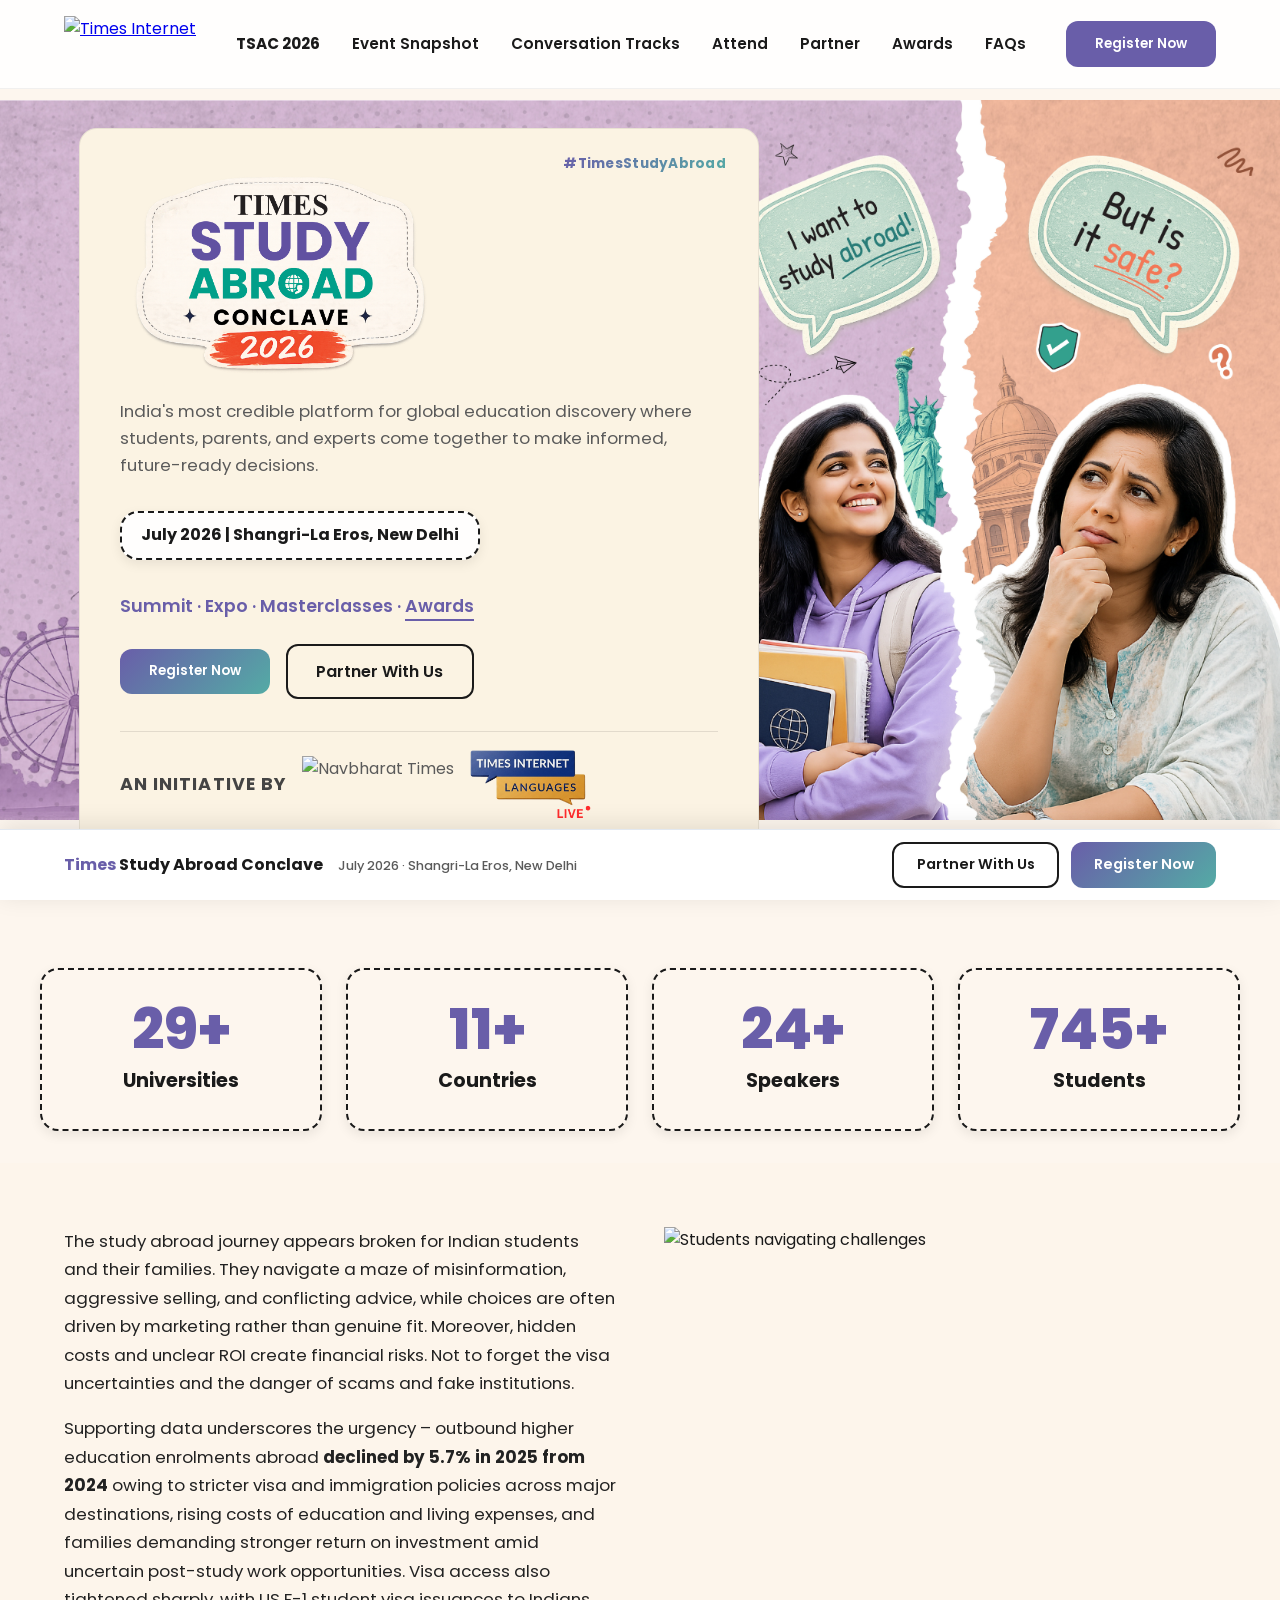
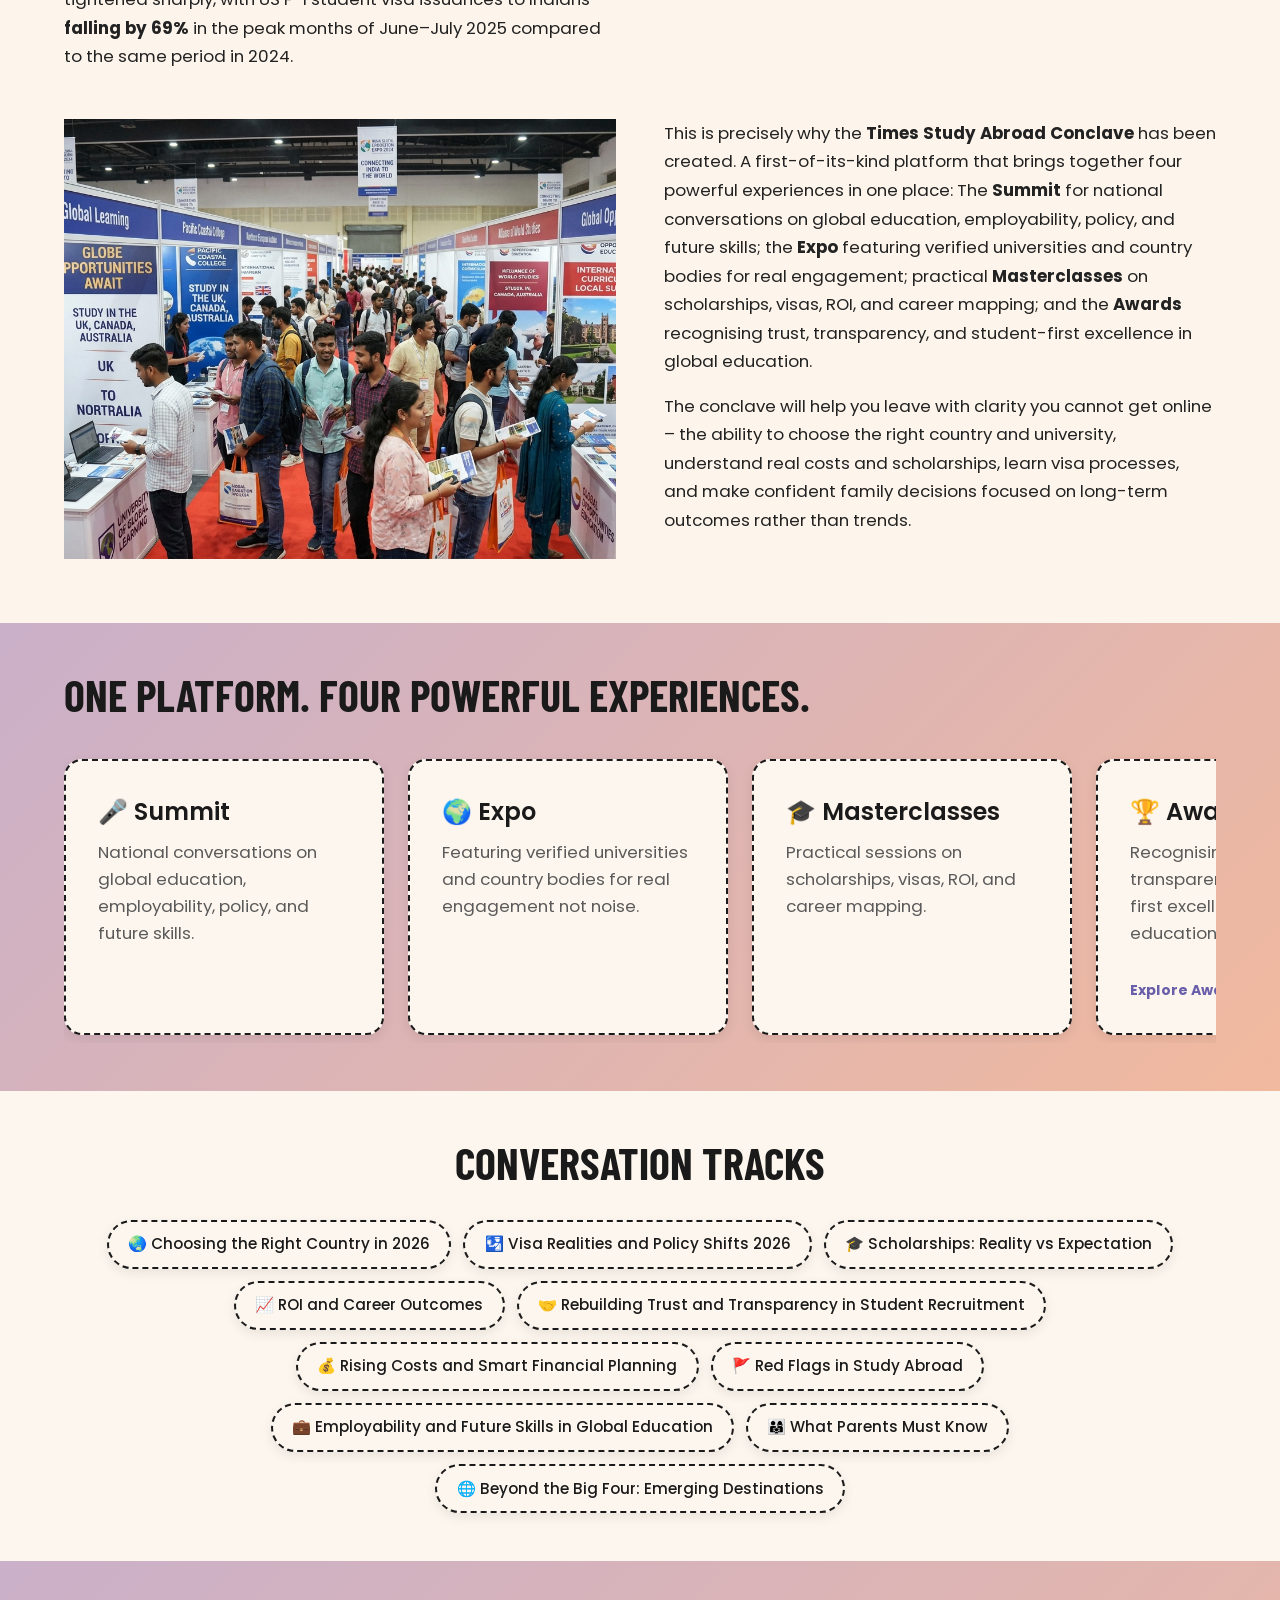
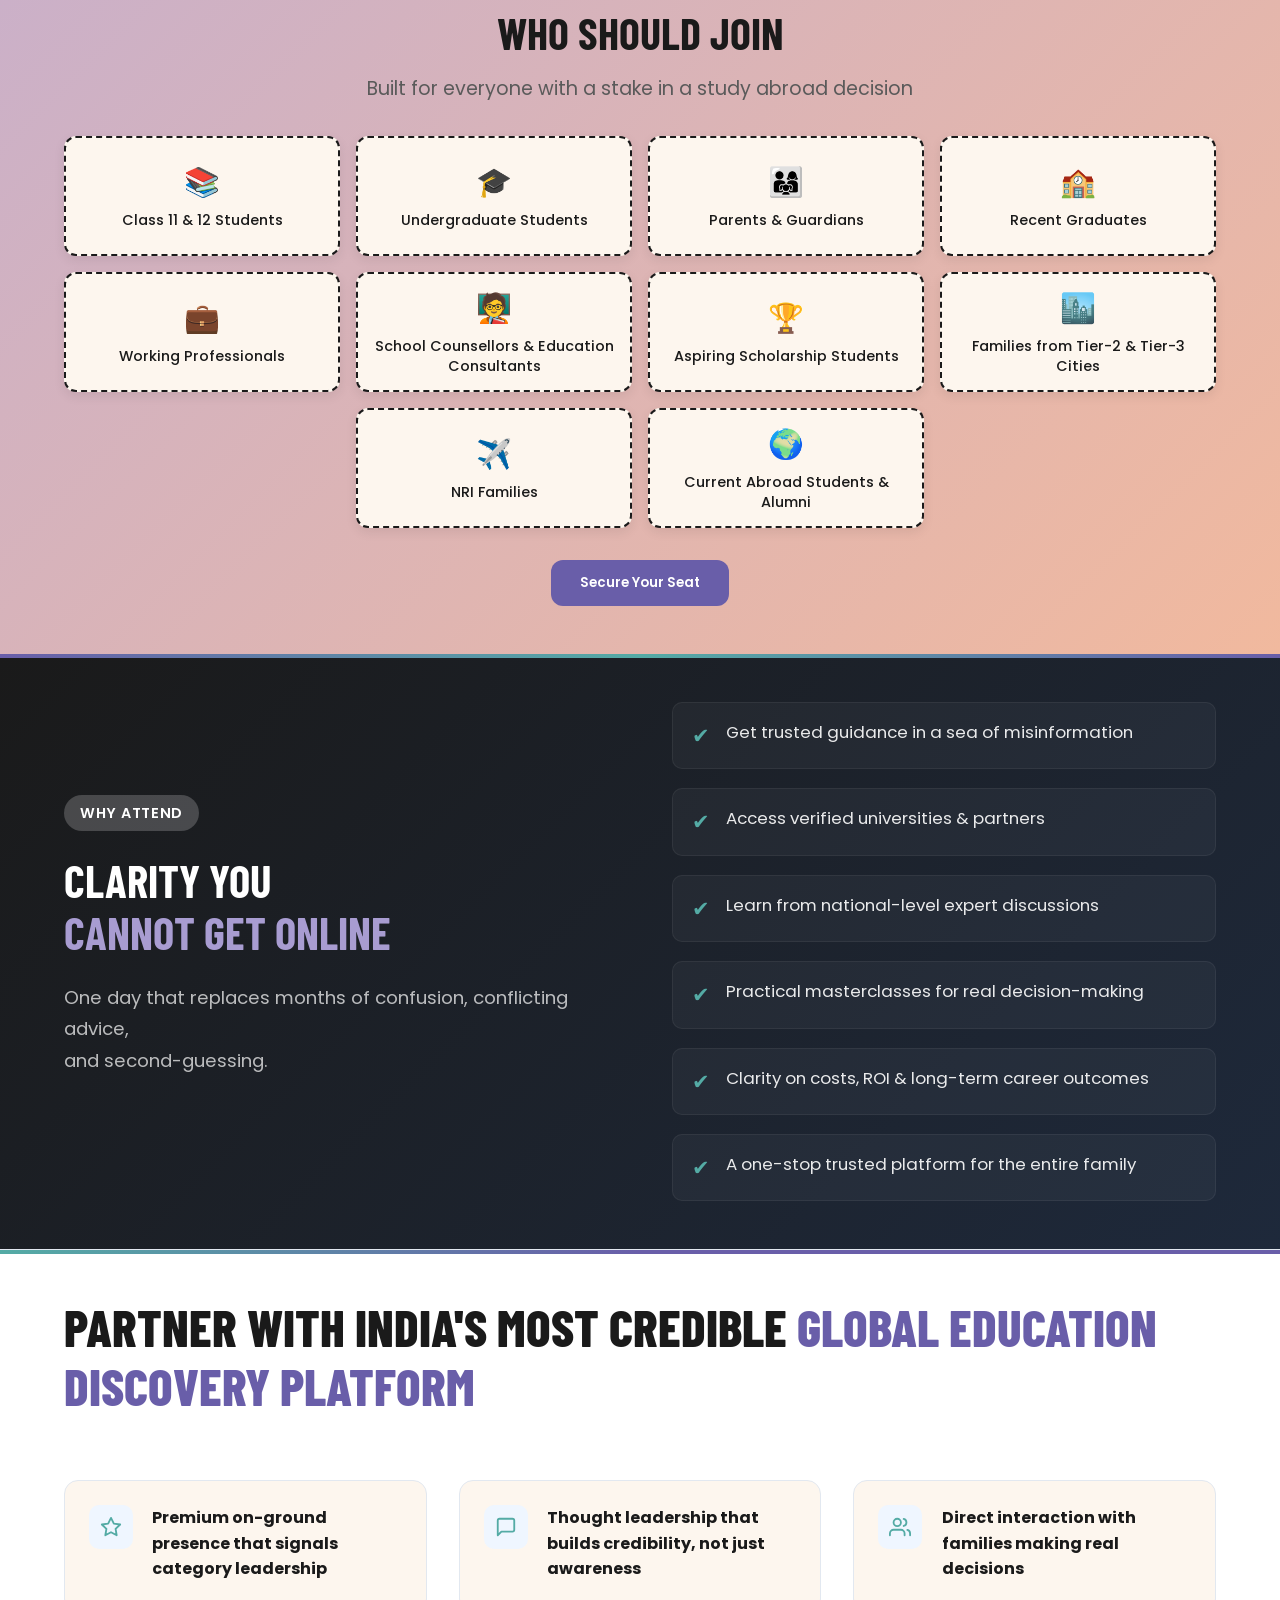
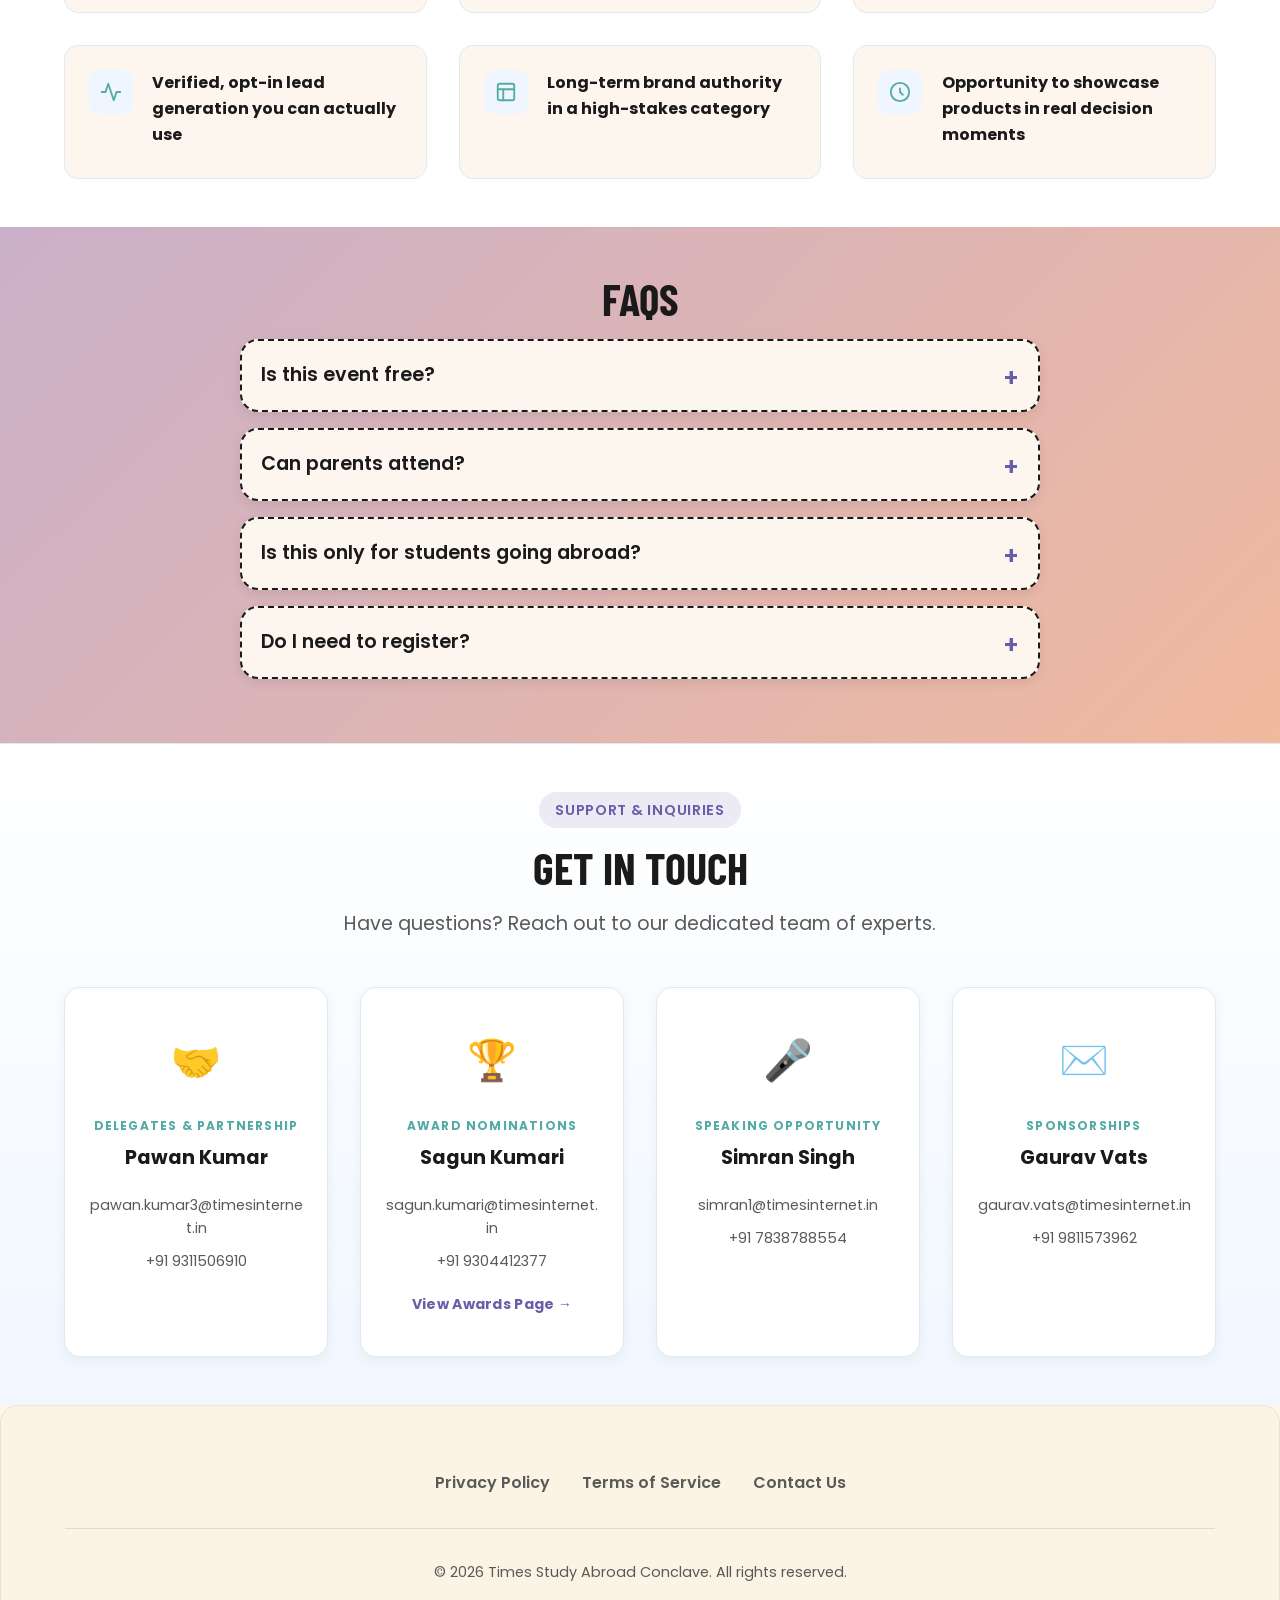
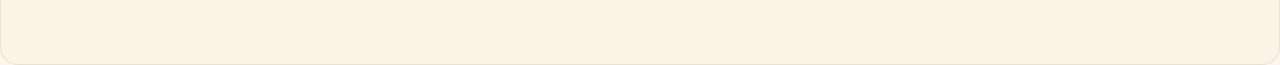
==== commit bdf2dcd1: "fix: update sponsorships contact to Gaurav Vats Co-Authored-By: Claude Sonnet 4.6 <noreply@anthropic" ====
--- a/index.html
+++ b/index.html
@@ -266,7 +266,8 @@
             .marquee-card {
                 width: 320px;
                 flex-shrink: 0;
-                height: auto; /* override editorial-card's height:100% so flex stretch equalizes */
+                height: auto;
+                /* override editorial-card's height:100% so flex stretch equalizes */
                 display: flex;
                 flex-direction: column;
             }
@@ -713,10 +714,10 @@
                     <div class="contact-icon">✉️</div>
                     <div class="contact-info">
                         <span class="contact-role">Sponsorships</span>
-                        <h4 class="contact-name">Aakash Dixit</h4>
+                        <h4 class="contact-name">Gaurav Vats</h4>
                         <div class="contact-links">
-                            <a href="mailto:aakash.dixit@timesinternet.in">aakash.dixit@timesinternet.in</a>
-                            <a href="tel:9891380218">+91 9891380218</a>
+                            <a href="mailto:gaurav.vats@timesinternet.in">gaurav.vats@timesinternet.in</a>
+                            <a href="tel:9811573962">+91 9811573962</a>
                         </div>
                     </div>
                 </div>
